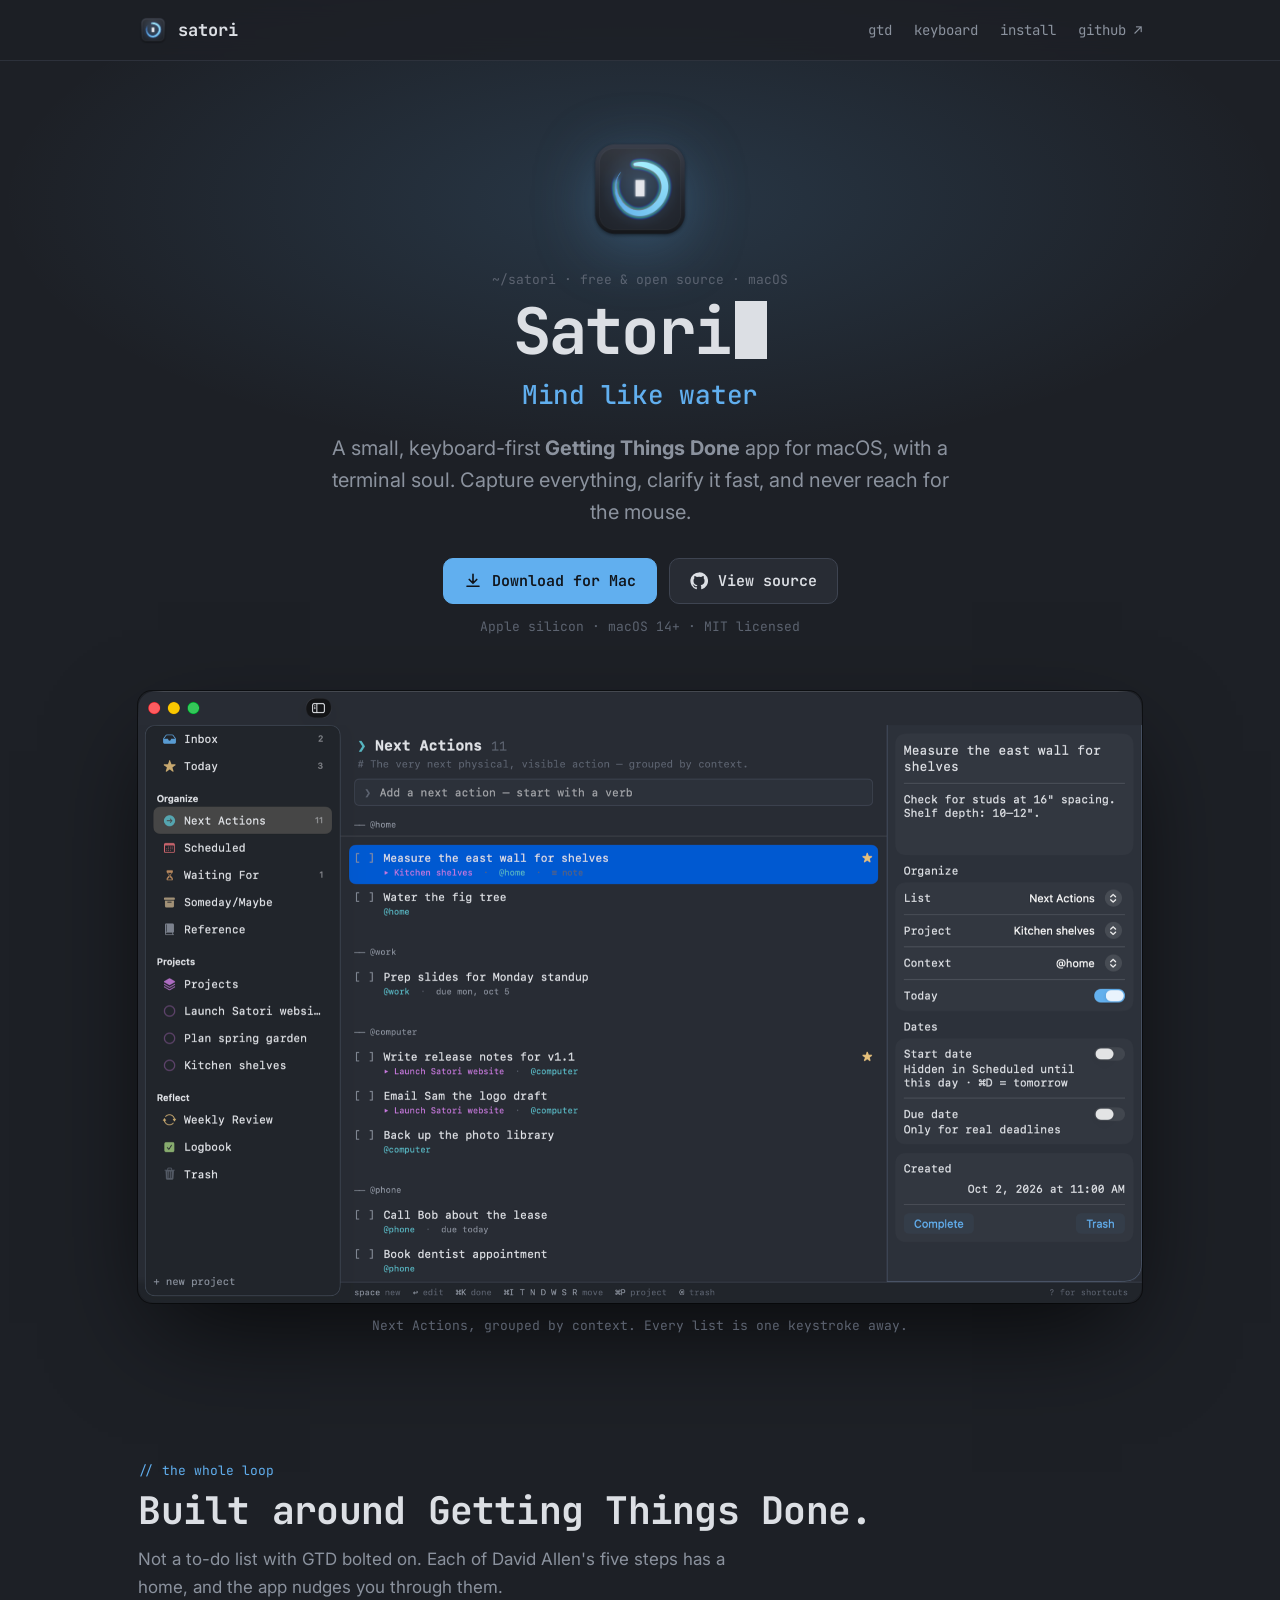
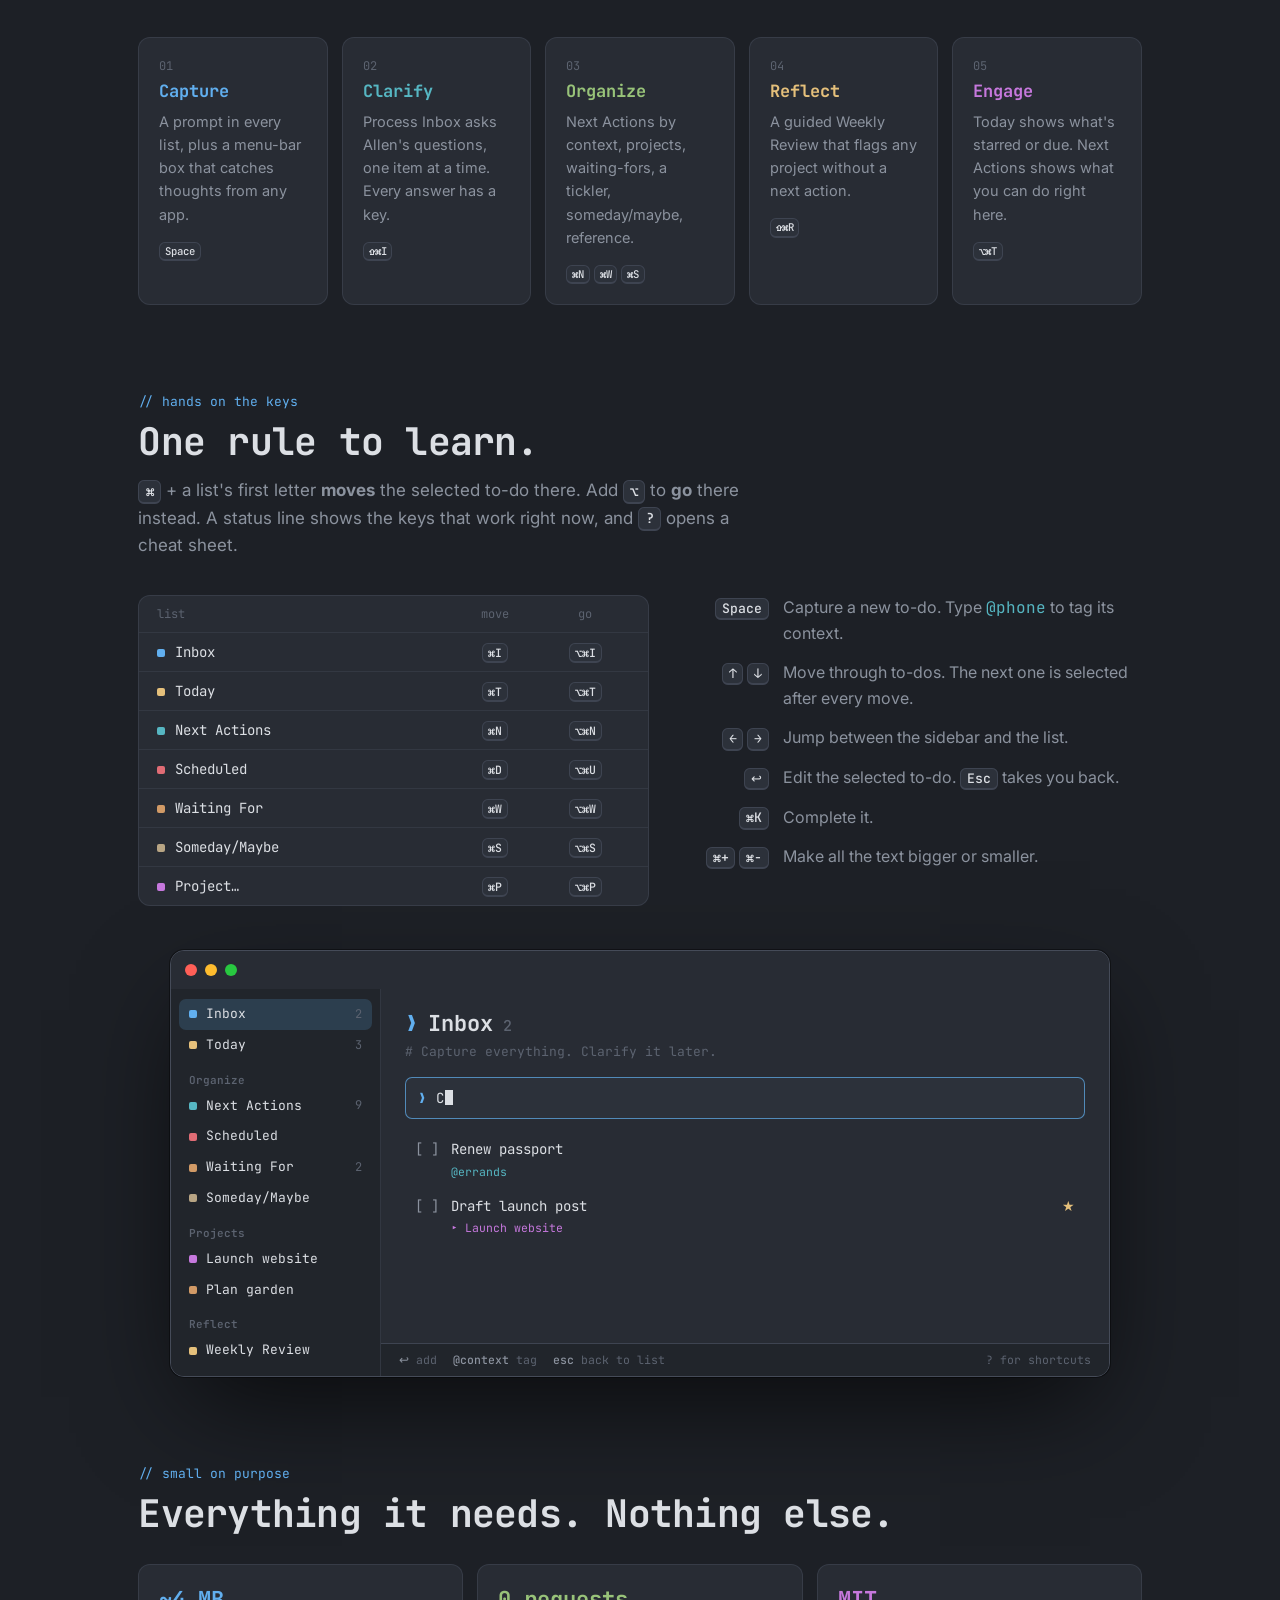
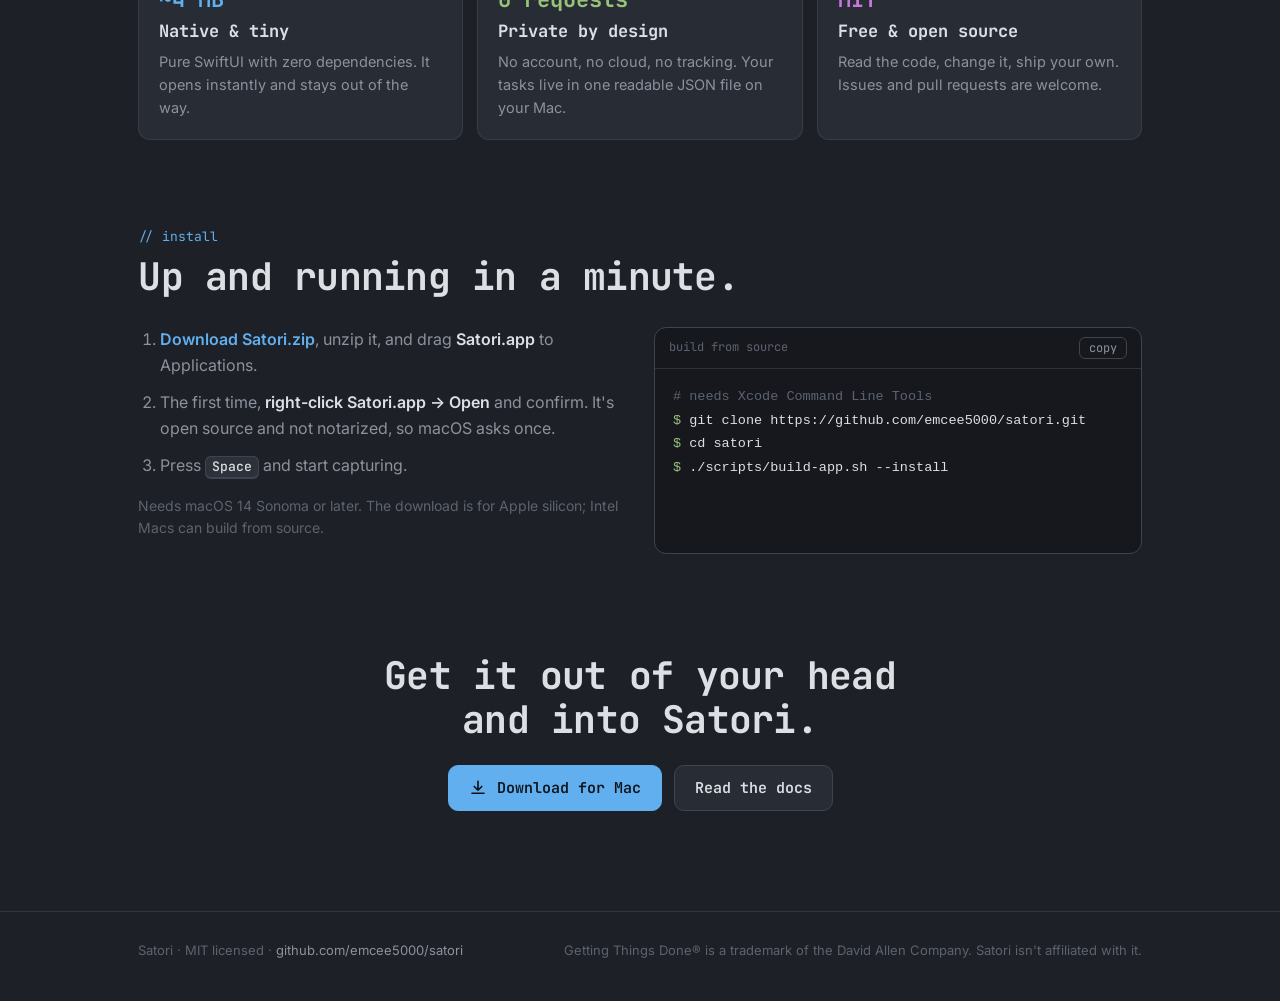
==== site/index.html @ 2630bac7 "Add screenshot, retitle website, fix focus after jumping lists - Website hero now reads "Satori" wit" ====
<!doctype html>
<html lang="en">
<head>
  <meta charset="utf-8">
  <meta name="viewport" content="width=device-width, initial-scale=1">
  <title>Satori — Mind like water</title>
  <meta name="description" content="Satori is a small, free, keyboard-first Getting Things Done app for macOS, with a terminal soul.">
  <meta property="og:title" content="Satori — Mind like water">
  <meta property="og:description" content="A small, free, keyboard-first GTD app for macOS, with a terminal soul.">
  <meta property="og:image" content="https://emcee5000.github.io/satori/icon.png">
  <meta property="og:url" content="https://emcee5000.github.io/satori/">
  <meta name="twitter:card" content="summary">
  <meta name="theme-color" content="#21252b">
  <link rel="icon" type="image/png" href="favicon.png">
  <link rel="apple-touch-icon" href="icon.png">
  <link rel="preconnect" href="https://fonts.googleapis.com">
  <link rel="preconnect" href="https://fonts.gstatic.com" crossorigin>
  <link href="https://fonts.googleapis.com/css2?family=JetBrains+Mono:wght@400;500;700&family=Inter:wght@400;500;600&display=swap" rel="stylesheet">
  <style>
    :root {
      --bg: #1d2026;
      --bg-2: #21252b;
      --panel: #282c34;
      --panel-2: #2c313a;
      --border: #3e4451;
      --text: #dcdfe4;
      --dim: #8b929e;
      --faint: #5c6370;
      --blue: #61afef;
      --cyan: #56b6c2;
      --green: #98c379;
      --yellow: #e5c07b;
      --orange: #d19a66;
      --red: #e06c75;
      --magenta: #c678dd;
      --mono: "JetBrains Mono", ui-monospace, "SF Mono", Menlo, monospace;
      --sans: Inter, system-ui, -apple-system, "Segoe UI", sans-serif;
      --radius: 12px;
      --gutter: 16px;
      --max: 1080px;
    }
    * { box-sizing: border-box; }
    html { scroll-behavior: smooth; }
    body {
      margin: 0;
      background: var(--bg);
      color: var(--text);
      font: 16px/1.6 var(--sans);
      -webkit-font-smoothing: antialiased;
      overflow-x: hidden;
    }
    a { color: var(--blue); text-decoration: none; }
    a:hover { text-decoration: underline; }
    .wrap { max-width: var(--max); margin: 0 auto; padding: 0 max(var(--gutter), 3vw); }
    .mono { font-family: var(--mono); }
    kbd {
      font: 500 0.82em var(--mono);
      color: var(--text);
      background: var(--panel-2);
      border: 1px solid var(--border);
      border-bottom-width: 2px;
      border-radius: 6px;
      padding: 0.1em 0.45em;
      white-space: nowrap;
    }

    /* Nav */
    nav { position: sticky; top: 0; z-index: 10; background: rgba(29, 32, 38, 0.8); backdrop-filter: blur(12px); border-bottom: 1px solid rgba(62, 68, 81, 0.5); }
    nav .wrap { display: flex; align-items: center; gap: 24px; height: 60px; }
    .brand { display: flex; align-items: center; gap: 10px; color: var(--text); font: 700 17px var(--mono); }
    .brand:hover { text-decoration: none; }
    .brand img { width: 30px; height: 30px; }
    nav .links { display: flex; gap: 22px; margin-left: auto; font: 14px var(--mono); }
    nav .links a { color: var(--dim); }
    nav .links a:hover { color: var(--text); text-decoration: none; }
    @media (max-width: 640px) { nav .links a:not(.gh) { display: none; } }

    /* Hero */
    .hero { padding: 72px 0 40px; text-align: center; position: relative; }
    .hero::before {
      content: ""; position: absolute; inset: -120px 0 auto; height: 520px; z-index: -1;
      background: radial-gradient(closest-side, rgba(97, 175, 239, 0.16), transparent);
    }
    .hero img.icon { width: 112px; height: 112px; filter: drop-shadow(0 12px 30px rgba(97, 175, 239, 0.25)); }
    .eyebrow { font: 13px var(--mono); color: var(--faint); margin: 18px 0 10px; }
    h1 { font: 700 clamp(36px, 6vw, 64px)/1.05 var(--mono); letter-spacing: -0.03em; margin: 0 0 18px; }
    h1 .cursor { display: inline-block; width: 0.5em; height: 0.9em; background: var(--text); vertical-align: -0.08em; margin-left: 0.08em; animation: blink 1.1s steps(1) infinite; }
    @keyframes blink { 50% { opacity: 0; } }
    .subtitle { font: 500 clamp(20px, 2.8vw, 26px) var(--mono); color: var(--blue); margin: -6px 0 20px; letter-spacing: -0.01em; }
    .shot { margin: 56px auto 0; max-width: 1080px; }
    .shot img { width: 100%; height: auto; display: block; border-radius: 14px; box-shadow: 0 40px 100px -20px rgba(0, 0, 0, 0.75), 0 0 0 1px rgba(0, 0, 0, 0.5); }
    .shot figcaption { margin-top: 14px; font: 13px var(--mono); color: var(--faint); }
    .lede { font-size: clamp(17px, 2.2vw, 20px); color: var(--dim); max-width: 640px; margin: 0 auto 30px; }
    .cta { display: flex; gap: 12px; justify-content: center; flex-wrap: wrap; }
    .btn {
      display: inline-flex; align-items: center; gap: 10px; padding: 12px 20px; border-radius: 10px;
      font: 600 15px var(--mono); border: 1px solid var(--border); color: var(--text); background: var(--panel);
      transition: transform 0.15s, border-color 0.15s, background 0.15s;
    }
    .btn:hover { text-decoration: none; border-color: var(--dim); transform: translateY(-1px); }
    .btn.primary { background: var(--blue); border-color: var(--blue); color: #10141a; }
    .btn.primary:hover { background: #7cbdf2; }
    .btn svg { width: 18px; height: 18px; }
    .meta { margin-top: 14px; font: 13px var(--mono); color: var(--faint); }

    /* App mock */
    .demo { margin: 56px auto 0; max-width: 940px; }
    .window {
      border-radius: 14px; overflow: hidden; border: 1px solid #454b58; background: var(--panel);
      box-shadow: 0 40px 100px -20px rgba(0, 0, 0, 0.7), 0 0 0 1px rgba(0, 0, 0, 0.4);
      text-align: left; font-family: var(--mono);
    }
    .titlebar { height: 38px; display: flex; align-items: center; gap: 8px; padding: 0 14px; background: var(--panel); }
    .titlebar i { width: 12px; height: 12px; border-radius: 50%; display: block; }
    .titlebar i:nth-child(1) { background: #ff5f57; } .titlebar i:nth-child(2) { background: #febc2e; } .titlebar i:nth-child(3) { background: #28c840; }
    .app { display: grid; grid-template-columns: 210px 1fr; min-height: 380px; }
    .side { background: var(--bg-2); padding: 10px 8px; font-size: 13px; border-right: 1px solid rgba(62, 68, 81, 0.6); }
    .side h6 { margin: 12px 10px 4px; font: 600 11px var(--mono); color: var(--faint); }
    .side .item { display: flex; align-items: center; gap: 9px; padding: 5px 10px; border-radius: 7px; color: var(--text); }
    .side .item b { width: 8px; height: 8px; border-radius: 2px; display: inline-block; }
    .side .item span.n { margin-left: auto; color: var(--faint); font-size: 12px; }
    .side .item.on { background: rgba(97, 175, 239, 0.18); }
    .main { display: flex; flex-direction: column; min-width: 0; }
    .main .body { padding: 20px 24px; flex: 1; }
    .main h3 { margin: 0; font: 700 22px var(--mono); display: flex; align-items: baseline; gap: 10px; }
    .main h3 .chev { color: var(--blue); }
    .main h3 .count { font-size: 15px; color: var(--faint); font-weight: 500; }
    .main .hint { color: var(--faint); font-size: 13px; margin: 4px 0 14px; }
    .prompt {
      display: flex; gap: 10px; align-items: center; padding: 9px 12px; border-radius: 7px; font-size: 14px;
      background: var(--panel-2); border: 1px solid var(--border); transition: border-color 0.2s;
    }
    .prompt.active { border-color: rgba(97, 175, 239, 0.7); }
    .prompt .p { color: var(--faint); font-weight: 700; transition: color 0.2s; }
    .prompt.active .p { color: var(--blue); }
    .prompt .ph { color: var(--faint); }
    .prompt .typed::after { content: ""; display: inline-block; width: 0.55em; height: 1.05em; background: var(--text); vertical-align: -0.15em; margin-left: 1px; animation: blink 1s steps(1) infinite; }
    .rows { list-style: none; margin: 12px 0 0; padding: 0; font-size: 14px; }
    .rows li {
      display: flex; gap: 12px; align-items: baseline; padding: 7px 10px; border-radius: 7px;
      transition: background 0.2s, opacity 0.35s, transform 0.35s, max-height 0.35s; max-height: 60px; overflow: hidden;
    }
    .rows li .box { color: var(--dim); }
    .rows li .t { display: flex; flex-direction: column; gap: 2px; }
    .rows li small { font-size: 11.5px; color: var(--faint); }
    .rows li small .ctx { color: var(--cyan); } .rows li small .proj { color: var(--magenta); }
    .rows li .star { margin-left: auto; color: var(--yellow); }
    .rows li.sel { background: #2457c5; }
    .rows li.sel small, .rows li.sel .box { color: #c9d6f2; }
    .rows li.gone { opacity: 0; transform: translateX(30px); max-height: 0; padding-top: 0; padding-bottom: 0; }
    .rows li.new { animation: rowin 0.35s ease-out; }
    @keyframes rowin { from { opacity: 0; transform: translateY(-6px); } }
    .status { display: flex; gap: 16px; padding: 7px 18px; font-size: 11.5px; background: var(--bg-2); border-top: 1px solid var(--border); color: var(--faint); white-space: nowrap; overflow: hidden; }
    .status b { color: var(--dim); font-weight: 500; }
    .status .right { margin-left: auto; }
    .keytoast {
      position: absolute; right: 22px; bottom: 50px; font: 600 14px var(--mono); padding: 8px 12px; border-radius: 9px;
      background: rgba(40, 44, 52, 0.95); border: 1px solid var(--border); color: var(--text);
      opacity: 0; transform: translateY(6px); transition: opacity 0.2s, transform 0.2s;
    }
    .keytoast.show { opacity: 1; transform: none; }
    .keytoast span { color: var(--dim); font-weight: 400; }
    .main { position: relative; }
    @media (max-width: 720px) {
      .app { grid-template-columns: 1fr; }
      .side { display: none; }
      .status .opt, .status .right { display: none; }
    }

    /* Sections */
    section { padding: 88px 0 0; }
    .kicker { font: 13px var(--mono); color: var(--blue); margin: 0 0 10px; }
    h2 { font: 700 clamp(26px, 3.6vw, 38px)/1.15 var(--mono); letter-spacing: -0.02em; margin: 0 0 14px; }
    .sub { color: var(--dim); max-width: 620px; margin: 0 0 36px; font-size: 17px; }

    .loop { display: grid; grid-template-columns: repeat(5, 1fr); gap: 14px; }
    .card { background: var(--panel); border: 1px solid rgba(62, 68, 81, 0.7); border-radius: var(--radius); padding: 20px; }
    .card .step { font: 12px var(--mono); color: var(--faint); }
    .card h4 { font: 700 17px var(--mono); margin: 6px 0 8px; }
    .card p { margin: 0; color: var(--dim); font-size: 14.5px; }
    .card .key { margin-top: 14px; font-size: 13px; color: var(--faint); }
    @media (max-width: 960px) { .loop { grid-template-columns: repeat(2, 1fr); } }
    @media (max-width: 560px) { .loop { grid-template-columns: 1fr; } }

    .keys { display: grid; grid-template-columns: 1.1fr 1fr; gap: 28px; align-items: start; }
    .keymap { background: var(--panel); border: 1px solid rgba(62, 68, 81, 0.7); border-radius: var(--radius); overflow: hidden; font: 14px var(--mono); }
    .keymap .row { display: grid; grid-template-columns: 1fr 90px 90px; padding: 10px 18px; border-top: 1px solid rgba(62, 68, 81, 0.5); align-items: center; }
    .keymap .row:first-child { border-top: 0; color: var(--faint); font-size: 12px; }
    .keymap .row span:not(:first-child) { text-align: center; }
    .keymap .dot { display: inline-block; width: 8px; height: 8px; border-radius: 2px; margin-right: 10px; }
    .keylist { list-style: none; padding: 0; margin: 0; display: grid; gap: 14px; }
    .keylist li { display: flex; gap: 14px; align-items: baseline; color: var(--dim); }
    .keylist li .k { min-width: 92px; text-align: right; }
    @media (max-width: 820px) { .keys { grid-template-columns: 1fr; } }

    .trio { display: grid; grid-template-columns: repeat(3, 1fr); gap: 14px; }
    .trio .card h4 { color: var(--text); }
    .trio .card .glyph { font: 700 22px var(--mono); }
    @media (max-width: 820px) { .trio { grid-template-columns: 1fr; } }

    .install { display: grid; grid-template-columns: 1fr 1fr; gap: 28px; }
    .install ol { margin: 0; padding-left: 22px; color: var(--dim); }
    .install ol li { margin-bottom: 12px; }
    .install ol strong { color: var(--text); font-weight: 600; }
    .term { background: #16181d; border: 1px solid var(--border); border-radius: var(--radius); font: 13.5px/1.75 var(--mono); position: relative; overflow: hidden; }
    .term .bar { padding: 9px 14px; font-size: 12px; color: var(--faint); border-bottom: 1px solid rgba(62, 68, 81, 0.6); display: flex; }
    .term pre { margin: 0; padding: 16px 18px; overflow-x: auto; color: var(--text); }
    .term .c { color: var(--faint); } .term .d { color: var(--green); }
    .copy { margin-left: auto; background: none; border: 1px solid var(--border); color: var(--dim); font: 12px var(--mono); border-radius: 6px; padding: 2px 9px; cursor: pointer; }
    .copy:hover { color: var(--text); border-color: var(--dim); }
    .note { font-size: 14px; color: var(--faint); margin-top: 16px; }
    @media (max-width: 820px) { .install { grid-template-columns: 1fr; } }

    .final { text-align: center; padding: 100px 0 40px; }
    .final h2 { margin-bottom: 24px; }
    footer { border-top: 1px solid rgba(62, 68, 81, 0.6); margin-top: 60px; padding: 28px 0 40px; color: var(--faint); font-size: 13px; }
    footer .wrap { display: flex; gap: 16px; flex-wrap: wrap; justify-content: space-between; }
    footer a { color: var(--dim); }

    @media (prefers-reduced-motion: reduce) {
      *, *::before, *::after { animation: none !important; transition: none !important; }
    }
  </style>
</head>
<body>

<nav>
  <div class="wrap">
    <a class="brand" href="#"><img src="favicon.png" alt="">satori</a>
    <div class="links">
      <a href="#gtd">gtd</a>
      <a href="#keyboard">keyboard</a>
      <a href="#install">install</a>
      <a class="gh" href="https://github.com/emcee5000/satori">github ↗</a>
    </div>
  </div>
</nav>

<header class="hero">
  <div class="wrap">
    <img class="icon" src="icon.png" alt="Satori app icon: a glowing ensō around a block cursor">
    <p class="eyebrow">~/satori  ·  free &amp; open source  ·  macOS</p>
    <h1>Satori<span class="cursor" aria-hidden="true"></span></h1>
    <p class="subtitle">Mind like water</p>
    <p class="lede">A small, keyboard-first <strong>Getting Things Done</strong> app for macOS, with a terminal soul.
      Capture everything, clarify it fast, and never reach for the mouse.</p>
    <div class="cta">
      <a class="btn primary" id="download" href="https://github.com/emcee5000/satori/releases/latest/download/Satori.zip">
        <svg viewBox="0 0 24 24" fill="none" stroke="currentColor" stroke-width="2.2" stroke-linecap="round" stroke-linejoin="round" aria-hidden="true"><path d="M12 3v12m0 0-5-5m5 5 5-5M4 19h16"/></svg>
        Download for Mac
      </a>
      <a class="btn" href="https://github.com/emcee5000/satori">
        <svg viewBox="0 0 24 24" fill="currentColor" aria-hidden="true"><path d="M12 .5a11.5 11.5 0 0 0-3.64 22.41c.58.1.79-.25.79-.56v-2c-3.2.7-3.88-1.37-3.88-1.37-.53-1.33-1.28-1.69-1.28-1.69-1.05-.71.08-.7.08-.7 1.16.08 1.77 1.19 1.77 1.19 1.03 1.77 2.7 1.26 3.36.96.1-.75.4-1.26.73-1.55-2.56-.29-5.25-1.28-5.25-5.68 0-1.26.45-2.28 1.19-3.09-.12-.29-.52-1.46.11-3.04 0 0 .97-.31 3.17 1.18a11 11 0 0 1 5.77 0c2.2-1.49 3.17-1.18 3.17-1.18.63 1.58.23 2.75.11 3.04.74.81 1.19 1.83 1.19 3.09 0 4.41-2.7 5.38-5.26 5.67.41.36.78 1.06.78 2.14v3.17c0 .31.21.67.8.56A11.5 11.5 0 0 0 12 .5Z"/></svg>
        View source
      </a>
    </div>
    <p class="meta" id="meta">Apple silicon · macOS 14+ · MIT licensed</p>

    <figure class="shot">
      <img src="screenshot.png" width="1800" height="1098" alt="Satori's Next Actions list grouped by context, with the sidebar of GTD lists and a to-do open in the details panel">
      <figcaption>Next Actions, grouped by context. Every list is one keystroke away.</figcaption>
    </figure>
  </div>
</header>

<main class="wrap">

  <section id="gtd">
    <p class="kicker">// the whole loop</p>
    <h2>Built around Getting Things Done.</h2>
    <p class="sub">Not a to-do list with GTD bolted on. Each of David Allen's five steps has a home, and the app nudges
      you through them.</p>
    <div class="loop">
      <div class="card"><div class="step">01</div><h4 style="color:var(--blue)">Capture</h4><p>A prompt in every list, plus a menu-bar box that catches thoughts from any app.</p><div class="key"><kbd>Space</kbd></div></div>
      <div class="card"><div class="step">02</div><h4 style="color:var(--cyan)">Clarify</h4><p>Process Inbox asks Allen's questions, one item at a time. Every answer has a key.</p><div class="key"><kbd>⇧⌘I</kbd></div></div>
      <div class="card"><div class="step">03</div><h4 style="color:var(--green)">Organize</h4><p>Next Actions by context, projects, waiting-fors, a tickler, someday/maybe, reference.</p><div class="key"><kbd>⌘N</kbd> <kbd>⌘W</kbd> <kbd>⌘S</kbd></div></div>
      <div class="card"><div class="step">04</div><h4 style="color:var(--yellow)">Reflect</h4><p>A guided Weekly Review that flags any project without a next action.</p><div class="key"><kbd>⇧⌘R</kbd></div></div>
      <div class="card"><div class="step">05</div><h4 style="color:var(--magenta)">Engage</h4><p>Today shows what's starred or due. Next Actions shows what you can do right here.</p><div class="key"><kbd>⌥⌘T</kbd></div></div>
    </div>
  </section>

  <section id="keyboard">
    <p class="kicker">// hands on the keys</p>
    <h2>One rule to learn.</h2>
    <p class="sub"><kbd>⌘</kbd> + a list's first letter <strong>moves</strong> the selected to-do there.
      Add <kbd>⌥</kbd> to <strong>go</strong> there instead. A status line shows the keys that work right now,
      and <kbd>?</kbd> opens a cheat sheet.</p>
    <div class="keys">
      <div class="keymap" role="table" aria-label="List shortcuts">
        <div class="row" role="row"><span>list</span><span>move</span><span>go</span></div>
        <div class="row" role="row"><span><i class="dot" style="background:var(--blue)"></i>Inbox</span><span><kbd>⌘I</kbd></span><span><kbd>⌥⌘I</kbd></span></div>
        <div class="row" role="row"><span><i class="dot" style="background:var(--yellow)"></i>Today</span><span><kbd>⌘T</kbd></span><span><kbd>⌥⌘T</kbd></span></div>
        <div class="row" role="row"><span><i class="dot" style="background:var(--cyan)"></i>Next Actions</span><span><kbd>⌘N</kbd></span><span><kbd>⌥⌘N</kbd></span></div>
        <div class="row" role="row"><span><i class="dot" style="background:var(--red)"></i>Scheduled</span><span><kbd>⌘D</kbd></span><span><kbd>⌥⌘U</kbd></span></div>
        <div class="row" role="row"><span><i class="dot" style="background:var(--orange)"></i>Waiting For</span><span><kbd>⌘W</kbd></span><span><kbd>⌥⌘W</kbd></span></div>
        <div class="row" role="row"><span><i class="dot" style="background:#b8a584"></i>Someday/Maybe</span><span><kbd>⌘S</kbd></span><span><kbd>⌥⌘S</kbd></span></div>
        <div class="row" role="row"><span><i class="dot" style="background:var(--magenta)"></i>Project…</span><span><kbd>⌘P</kbd></span><span><kbd>⌥⌘P</kbd></span></div>
      </div>
      <ul class="keylist">
        <li><span class="k"><kbd>Space</kbd></span><span>Capture a new to-do. Type <span class="mono" style="color:var(--cyan)">@phone</span> to tag its context.</span></li>
        <li><span class="k"><kbd>↑</kbd> <kbd>↓</kbd></span><span>Move through to-dos. The next one is selected after every move.</span></li>
        <li><span class="k"><kbd>←</kbd> <kbd>→</kbd></span><span>Jump between the sidebar and the list.</span></li>
        <li><span class="k"><kbd>↩</kbd></span><span>Edit the selected to-do. <kbd>Esc</kbd> takes you back.</span></li>
        <li><span class="k"><kbd>⌘K</kbd></span><span>Complete it.</span></li>
        <li><span class="k"><kbd>⌘+</kbd> <kbd>⌘−</kbd></span><span>Make all the text bigger or smaller.</span></li>
      </ul>
    </div>
    <div class="demo" style="margin-top:44px" aria-label="Animated demo of Satori capturing a to-do and moving it to Next Actions">
      <div class="window">
        <div class="titlebar"><i></i><i></i><i></i></div>
        <div class="app">
          <aside class="side" aria-hidden="true">
            <div class="item on" id="side-inbox"><b style="background:var(--blue)"></b>Inbox<span class="n" id="n-inbox">2</span></div>
            <div class="item"><b style="background:var(--yellow)"></b>Today<span class="n">3</span></div>
            <h6>Organize</h6>
            <div class="item" id="side-next"><b style="background:var(--cyan)"></b>Next Actions<span class="n" id="n-next">9</span></div>
            <div class="item"><b style="background:var(--red)"></b>Scheduled</div>
            <div class="item"><b style="background:var(--orange)"></b>Waiting For<span class="n">2</span></div>
            <div class="item"><b style="background:#b8a584"></b>Someday/Maybe</div>
            <h6>Projects</h6>
            <div class="item"><b style="background:var(--magenta)"></b>Launch website</div>
            <div class="item"><b style="background:var(--orange)"></b>Plan garden</div>
            <h6>Reflect</h6>
            <div class="item"><b style="background:var(--yellow)"></b>Weekly Review</div>
          </aside>
          <div class="main">
            <div class="body">
              <h3><span class="chev">❯</span> Inbox <span class="count" id="count">2</span></h3>
              <div class="hint"># Capture everything. Clarify it later.</div>
              <div class="prompt" id="prompt"><span class="p">❯</span><span id="typed"></span><span class="ph" id="ph">Capture a thought… (press Space)</span></div>
              <ul class="rows" id="rows">
                <li><span class="box">[ ]</span><span class="t">Renew passport<small><span class="ctx">@errands</span></small></span></li>
                <li><span class="box">[ ]</span><span class="t">Draft launch post<small><span class="proj">▸ Launch website</span></small></span><span class="star">★</span></li>
              </ul>
            </div>
            <div class="status" id="status"><span><b>space</b> new</span><span><b>↩</b> edit</span><span><b>⌘K</b> done</span><span class="opt"><b>⌘I T N D W S R</b> move</span><span class="right">? for shortcuts</span></div>
            <div class="keytoast" id="toast"></div>
          </div>
        </div>
      </div>
    </div>
  </section>

  <section>
    <p class="kicker">// small on purpose</p>
    <h2>Everything it needs. Nothing else.</h2>
    <div class="trio" style="margin-top:28px">
      <div class="card"><div class="glyph" style="color:var(--blue)">~4 MB</div><h4>Native &amp; tiny</h4><p>Pure SwiftUI with zero dependencies. It opens instantly and stays out of the way.</p></div>
      <div class="card"><div class="glyph" style="color:var(--green)">0 requests</div><h4>Private by design</h4><p>No account, no cloud, no tracking. Your tasks live in one readable JSON file on your Mac.</p></div>
      <div class="card"><div class="glyph" style="color:var(--magenta)">MIT</div><h4>Free &amp; open source</h4><p>Read the code, change it, ship your own. Issues and pull requests are welcome.</p></div>
    </div>
  </section>

  <section id="install">
    <p class="kicker">// install</p>
    <h2>Up and running in a minute.</h2>
    <div class="install" style="margin-top:28px">
      <div>
        <ol>
          <li><strong><a href="https://github.com/emcee5000/satori/releases/latest/download/Satori.zip">Download Satori.zip</a></strong>, unzip it, and drag <strong>Satori.app</strong> to Applications.</li>
          <li>The first time, <strong>right-click Satori.app → Open</strong> and confirm. It's open source and not notarized, so macOS asks once.</li>
          <li>Press <kbd>Space</kbd> and start capturing.</li>
        </ol>
        <p class="note">Needs macOS 14 Sonoma or later. The download is for Apple silicon; Intel Macs can build from source.</p>
      </div>
      <div class="term">
        <div class="bar">build from source<button class="copy" id="copy" type="button">copy</button></div>
<pre id="cmd"><span class="c"># needs Xcode Command Line Tools</span>
<span class="d">$</span> git clone https://github.com/emcee5000/satori.git
<span class="d">$</span> cd satori
<span class="d">$</span> ./scripts/build-app.sh --install</pre>
      </div>
    </div>
  </section>

  <section class="final">
    <h2>Get it out of your head<br>and into Satori.</h2>
    <div class="cta">
      <a class="btn primary" href="https://github.com/emcee5000/satori/releases/latest/download/Satori.zip">
        <svg viewBox="0 0 24 24" fill="none" stroke="currentColor" stroke-width="2.2" stroke-linecap="round" stroke-linejoin="round" aria-hidden="true"><path d="M12 3v12m0 0-5-5m5 5 5-5M4 19h16"/></svg>
        Download for Mac
      </a>
      <a class="btn" href="https://github.com/emcee5000/satori#readme">Read the docs</a>
    </div>
  </section>
</main>

<footer>
  <div class="wrap">
    <span>Satori · MIT licensed · <a href="https://github.com/emcee5000/satori">github.com/emcee5000/satori</a></span>
    <span>Getting Things Done® is a trademark of the David Allen Company. Satori isn't affiliated with it.</span>
  </div>
</footer>

<script>
  // Show the latest release version next to the download button.
  fetch("https://api.github.com/repos/emcee5000/satori/releases/latest")
    .then(r => r.ok ? r.json() : null)
    .then(rel => {
      if (rel && rel.tag_name) {
        document.getElementById("meta").textContent =
          rel.tag_name + " · Apple silicon · macOS 14+ · MIT licensed";
      }
    })
    .catch(() => {});

  document.getElementById("copy").addEventListener("click", e => {
    const text = "git clone https://github.com/emcee5000/satori.git\ncd satori\n./scripts/build-app.sh --install";
    navigator.clipboard?.writeText(text).then(() => {
      e.target.textContent = "copied";
      setTimeout(() => (e.target.textContent = "copy"), 1500);
    });
  });

  // Demo: capture a to-do, then move it to Next Actions with ⌘N. Loops.
  (function demo() {
    if (window.matchMedia("(prefers-reduced-motion: reduce)").matches) return;
    const $ = id => document.getElementById(id);
    const prompt = $("prompt"), typed = $("typed"), ph = $("ph"), rows = $("rows"), toast = $("toast");
    const status = $("status");
    const idle = status.innerHTML;
    const typing = '<span><b>↩</b> add</span><span><b>@context</b> tag</span><span><b>esc</b> back to list</span><span class="right">? for shortcuts</span>';
    const items = [
      { text: "Call Bob about the lease ", ctx: "@phone" },
      { text: "Buy birthday card for Mia ", ctx: "@errands" },
      { text: "Email Sam the draft ", ctx: "@computer" },
    ];
    const wait = ms => new Promise(r => setTimeout(r, ms));
    let inbox = 2, next = 9, i = 0;

    function showToast(html) { toast.innerHTML = html; toast.classList.add("show"); }
    function setCounts() { $("count").textContent = inbox; $("n-inbox").textContent = inbox; $("n-next").textContent = next; }

    async function run() {
      await wait(1400);
      const item = items[i++ % items.length];
      const full = item.text + item.ctx;
      showToast("<kbd>Space</kbd> <span>new to-do</span>");
      prompt.classList.add("active"); ph.style.display = "none"; typed.className = "typed"; status.innerHTML = typing;
      await wait(500); toast.classList.remove("show");
      for (const ch of full) { typed.textContent += ch; await wait(45 + Math.random() * 45); }
      await wait(450);

      // Return: the context word becomes a tag.
      const li = document.createElement("li");
      li.className = "new";
      li.innerHTML = '<span class="box">[ ]</span><span class="t"></span>';
      li.querySelector(".t").innerHTML = item.text.trim().replace(/&/g, "&amp;").replace(/</g, "&lt;") +
        '<small><span class="ctx">' + item.ctx + "</span></small>";
      rows.prepend(li);
      inbox++; setCounts();
      typed.textContent = ""; typed.className = ""; ph.style.display = ""; prompt.classList.remove("active");
      status.innerHTML = idle;
      await wait(700);

      li.classList.add("sel");
      await wait(900);
      showToast("<kbd>⌘N</kbd> <span>move to Next Actions</span>");
      $("side-next").classList.add("on");
      await wait(450);
      li.classList.add("gone");
      inbox--; next++; setCounts();
      await wait(900);
      $("side-next").classList.remove("on");
      toast.classList.remove("show");
      li.remove();
      run();
    }
    run();
  })();
</script>
</body>
</html>
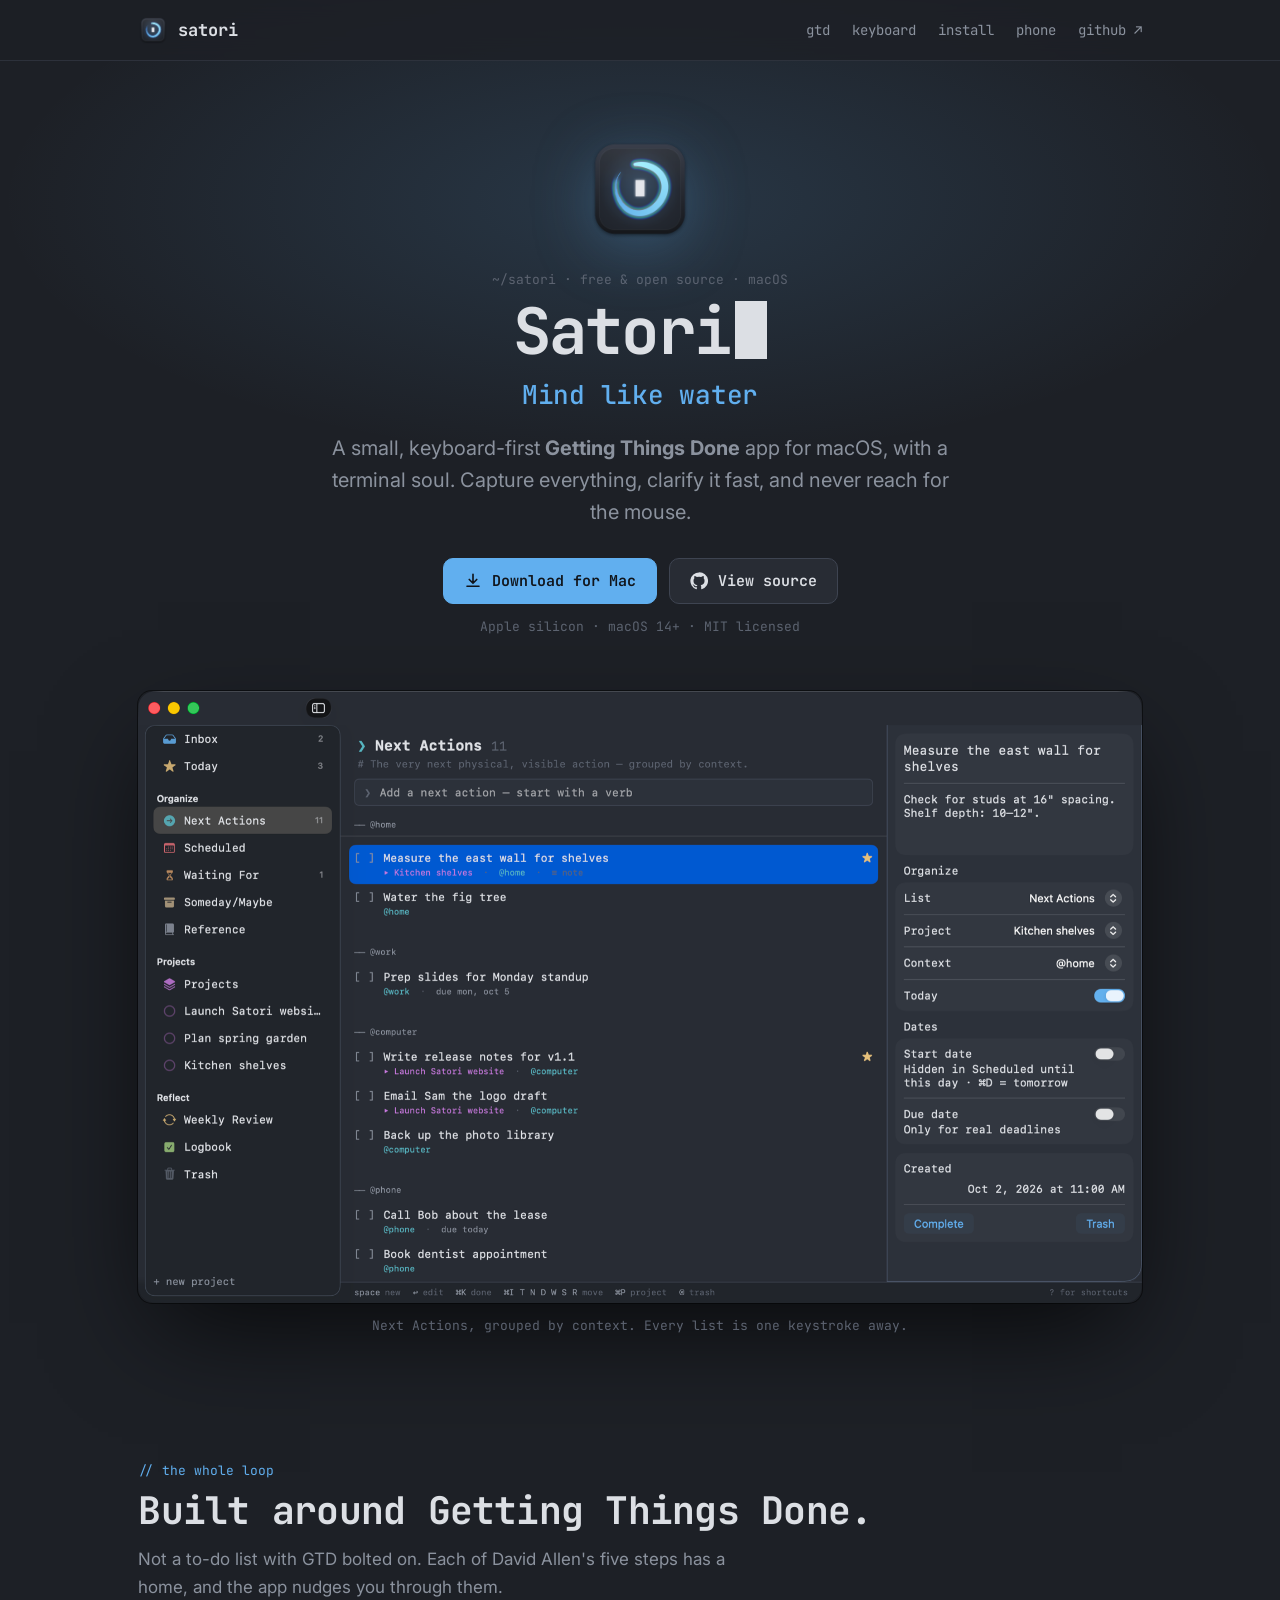
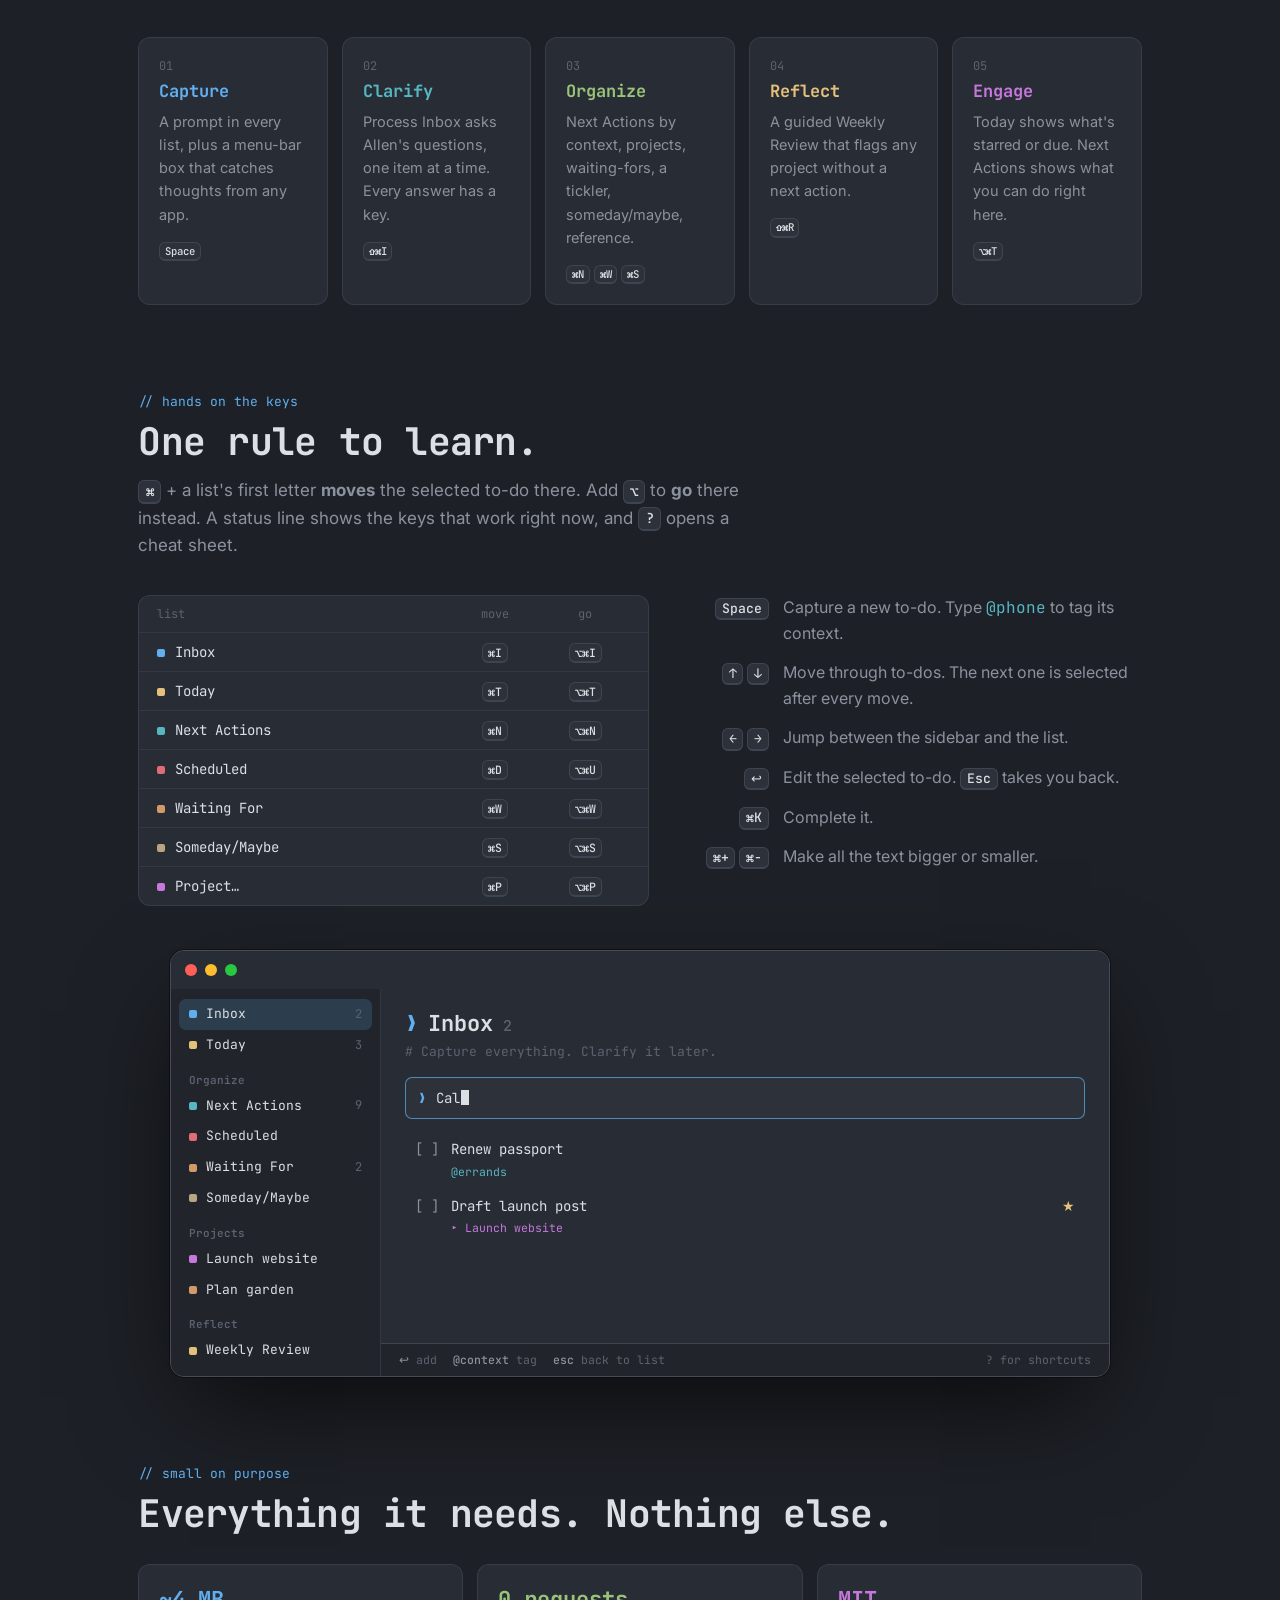
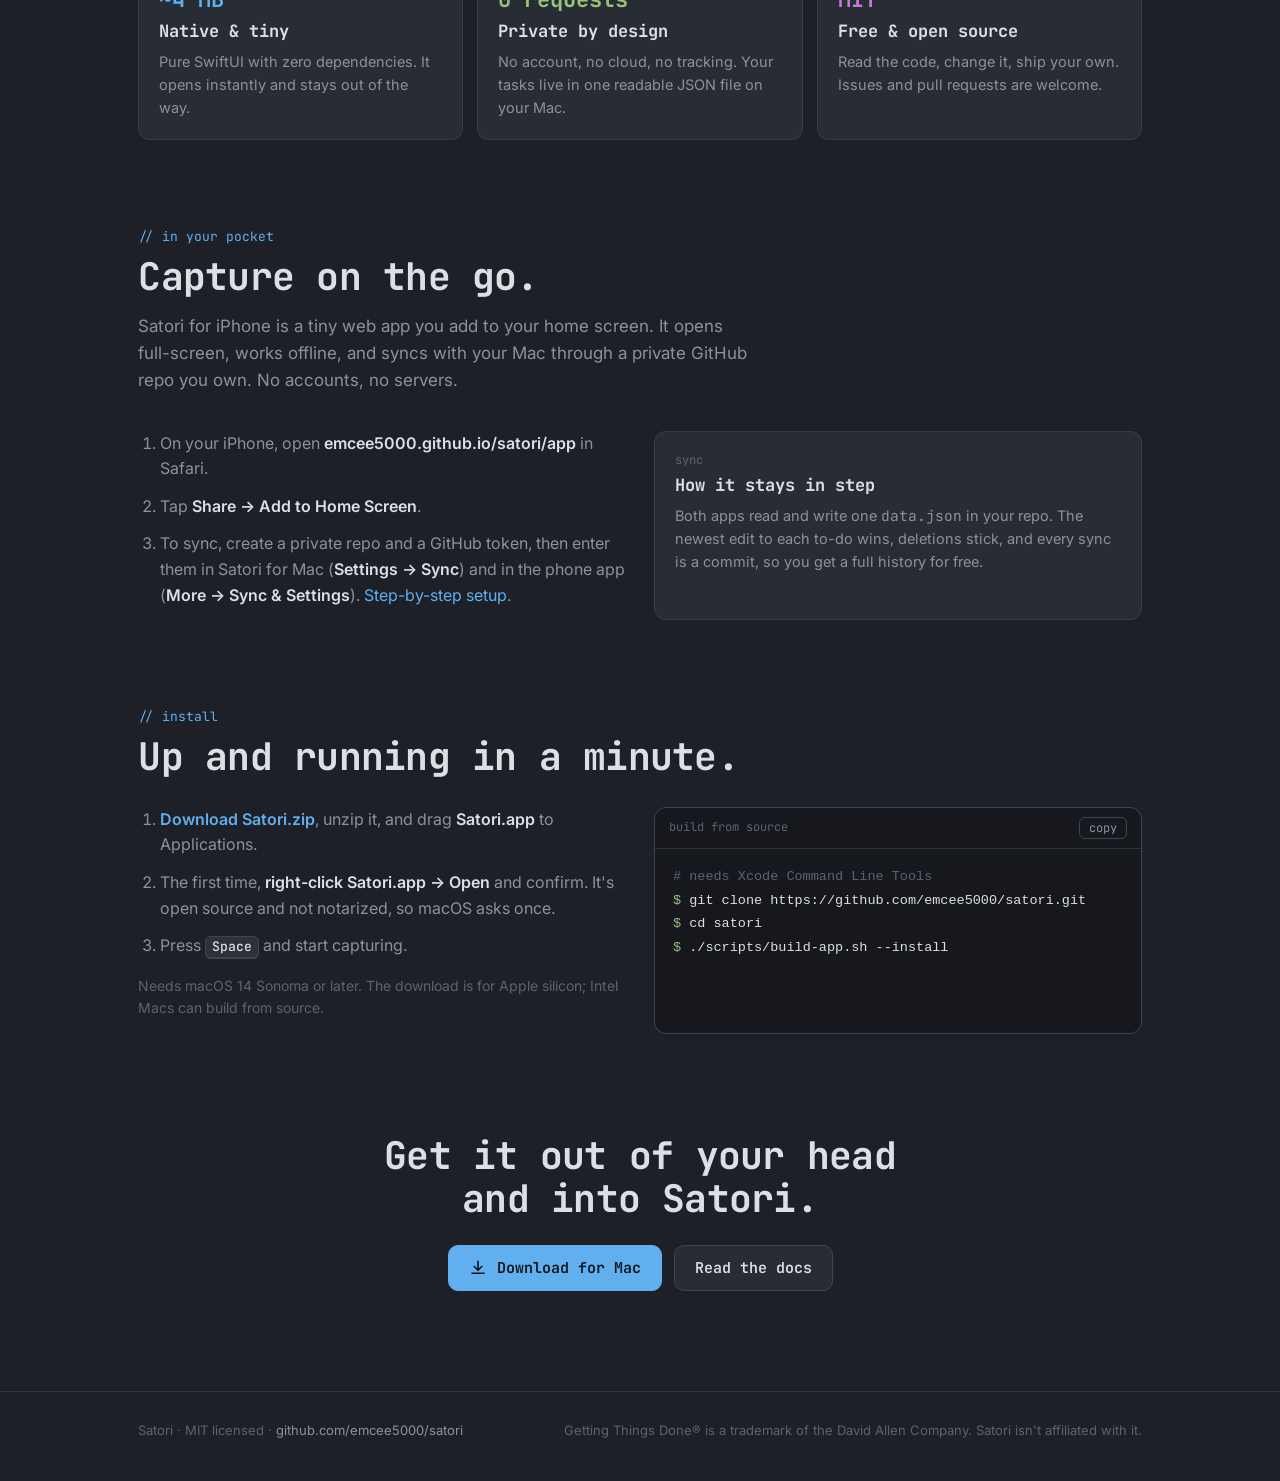
==== commit 78855156: "Add Satori for iPhone (web app) and GitHub sync - site/app: an installable, offline-capable web app " ====
--- a/site/index.html
+++ b/site/index.html
@@ -231,6 +231,7 @@
       <a href="#gtd">gtd</a>
       <a href="#keyboard">keyboard</a>
       <a href="#install">install</a>
+      <a href="#phone">phone</a>
       <a class="gh" href="https://github.com/emcee5000/satori">github ↗</a>
     </div>
   </div>
@@ -351,6 +352,30 @@
     </div>
   </section>
 
+  <section id="phone">
+    <p class="kicker">// in your pocket</p>
+    <h2>Capture on the go.</h2>
+    <p class="sub">Satori for iPhone is a tiny web app you add to your home screen. It opens full-screen, works offline,
+      and syncs with your Mac through a private GitHub repo you own. No accounts, no servers.</p>
+    <div class="install">
+      <div>
+        <ol>
+          <li>On your iPhone, open <a href="app/"><strong>emcee5000.github.io/satori/app</strong></a> in Safari.</li>
+          <li>Tap <strong>Share → Add to Home Screen</strong>.</li>
+          <li>To sync, create a private repo and a GitHub token, then enter them in Satori for Mac
+            (<strong>Settings → Sync</strong>) and in the phone app (<strong>More → Sync &amp; Settings</strong>).
+            <a href="https://github.com/emcee5000/satori#phone--sync">Step-by-step setup</a>.</li>
+        </ol>
+      </div>
+      <div class="card">
+        <div class="step">sync</div>
+        <h4>How it stays in step</h4>
+        <p>Both apps read and write one <span class="mono">data.json</span> in your repo. The newest edit to each
+          to-do wins, deletions stick, and every sync is a commit, so you get a full history for free.</p>
+      </div>
+    </div>
+  </section>
+
   <section id="install">
     <p class="kicker">// install</p>
     <h2>Up and running in a minute.</h2>
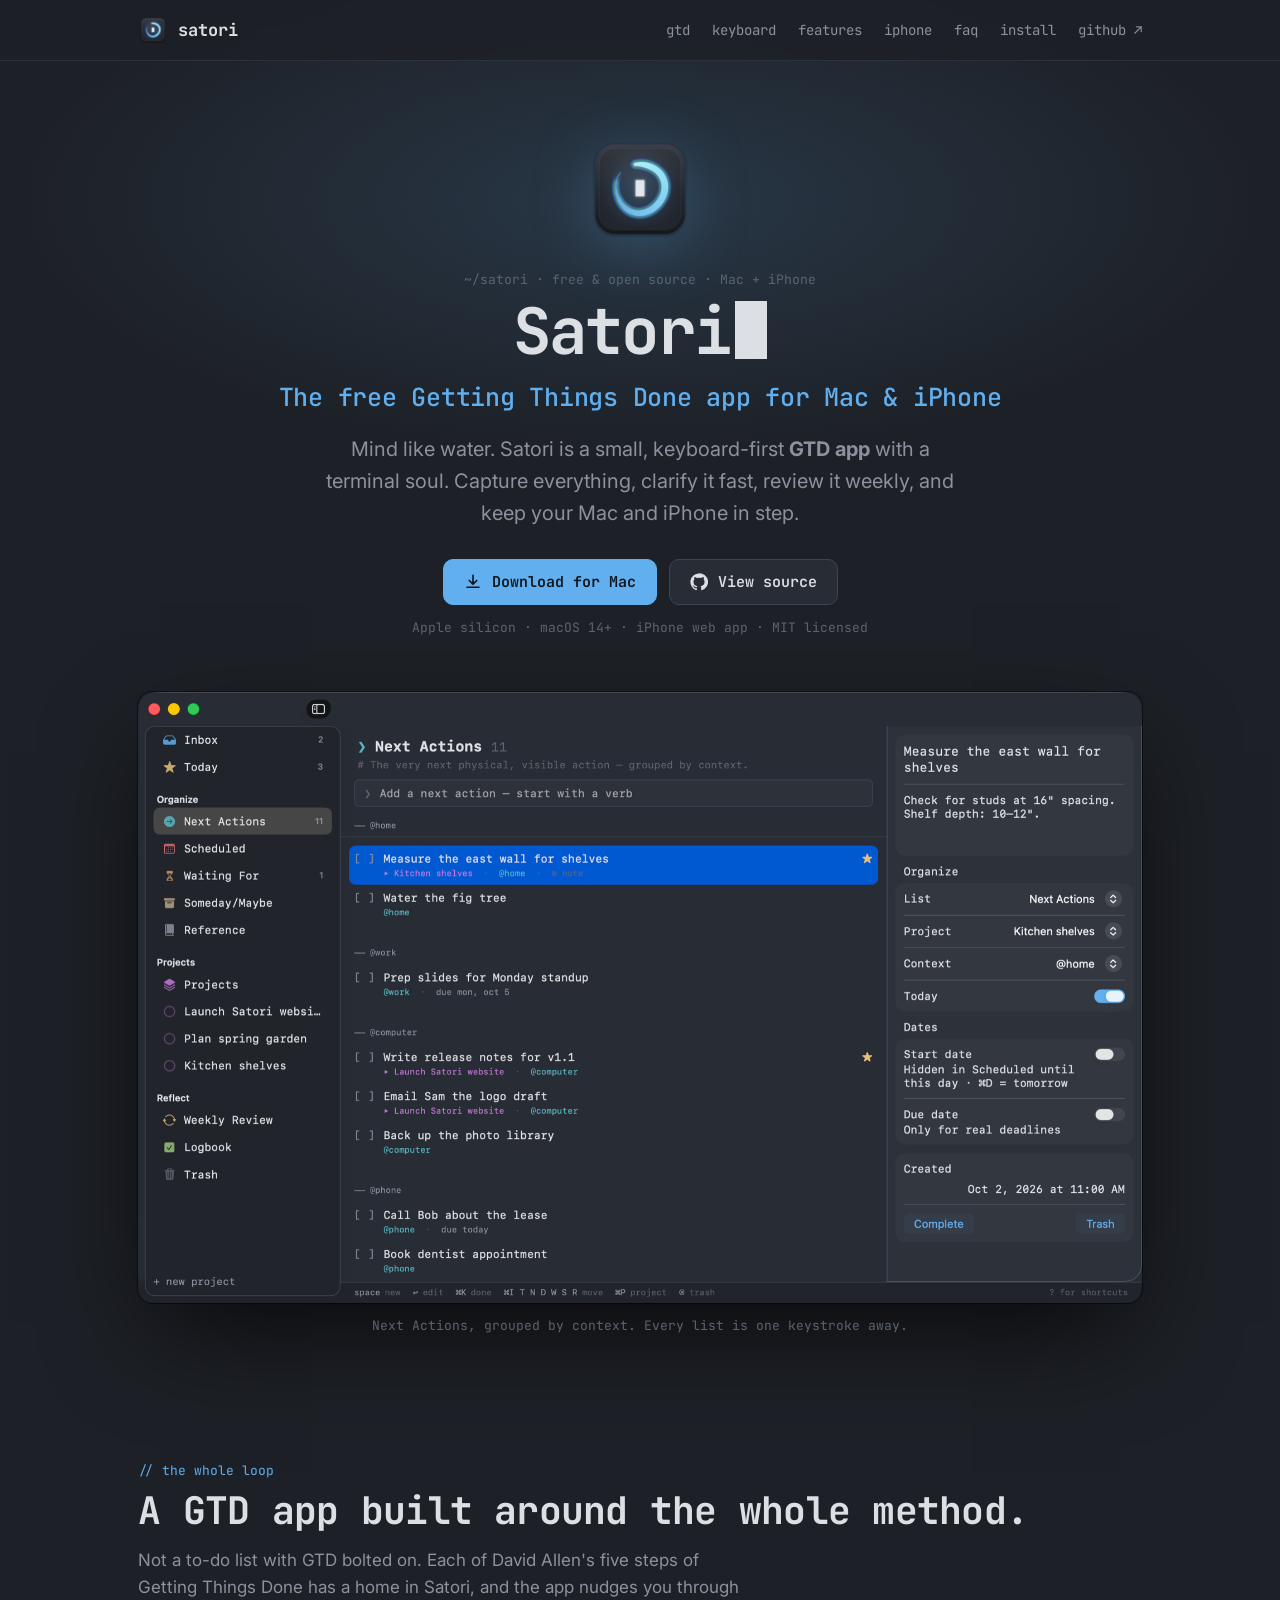
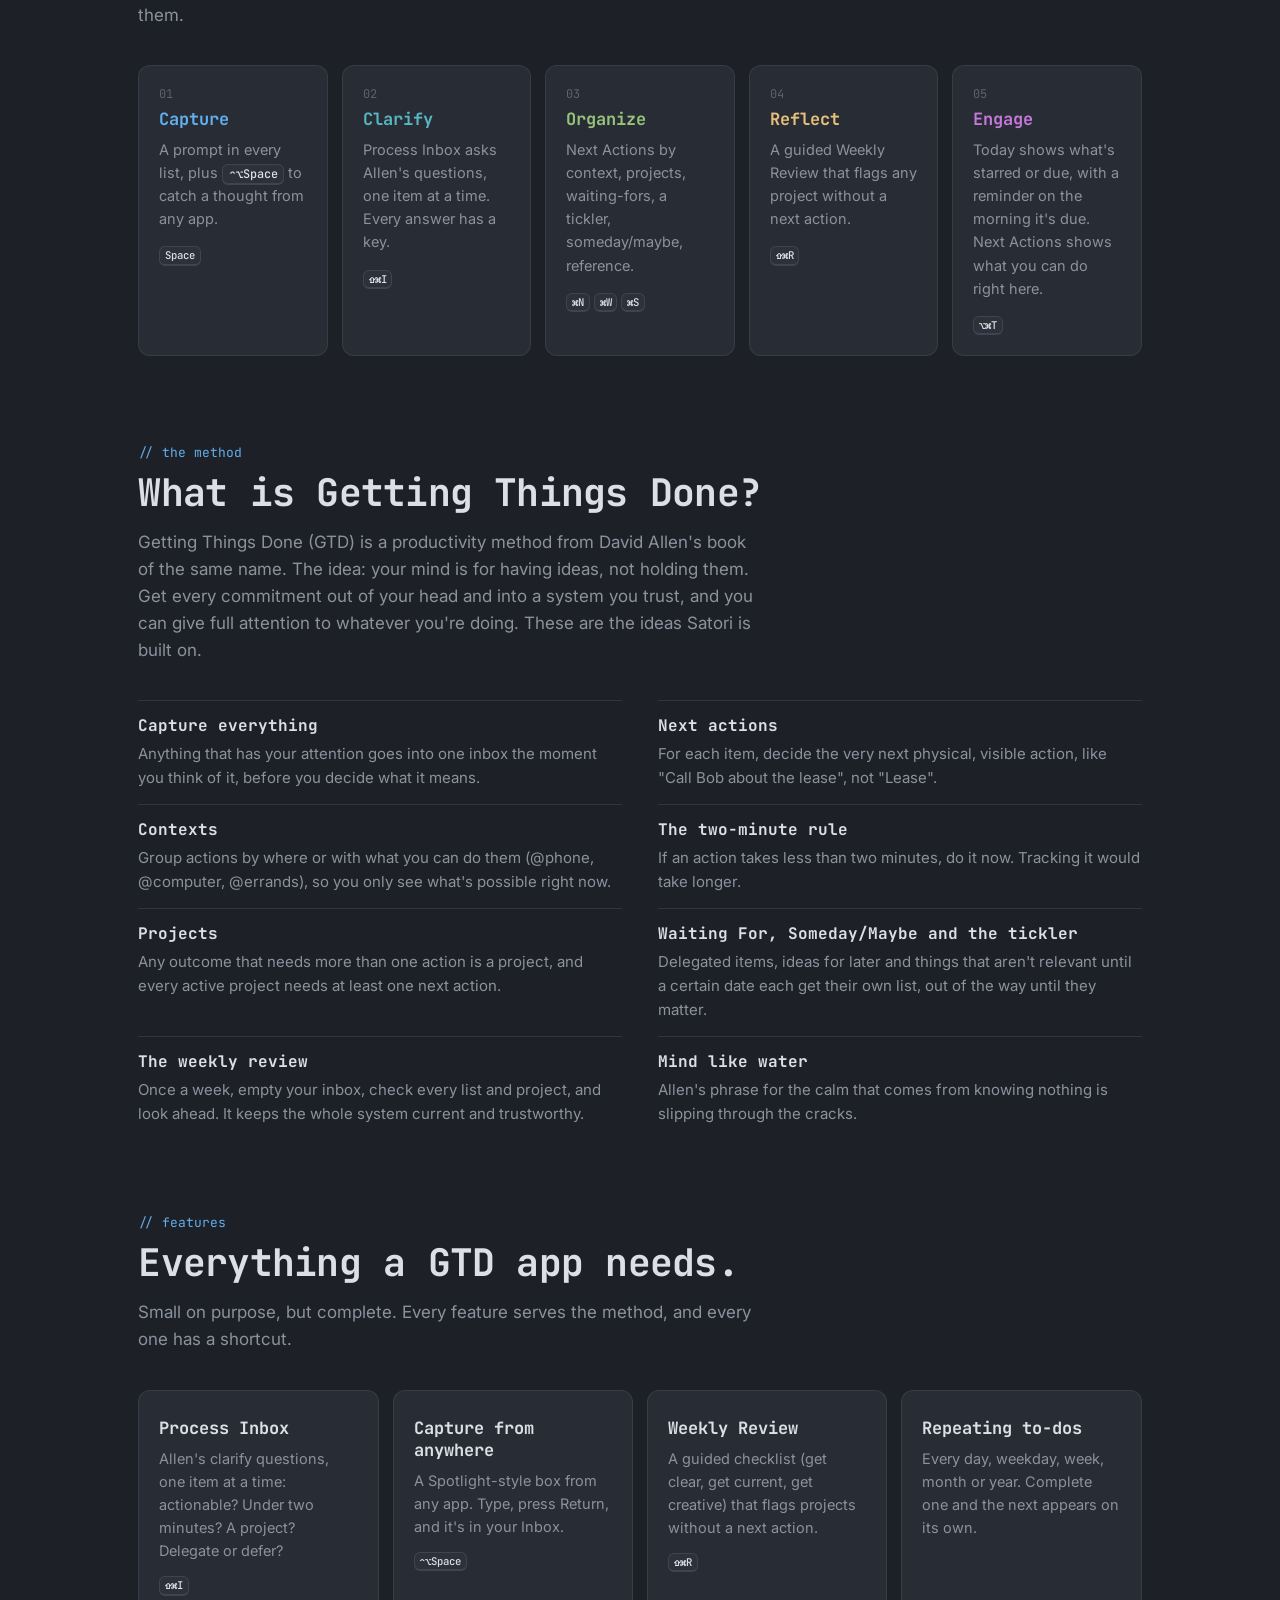
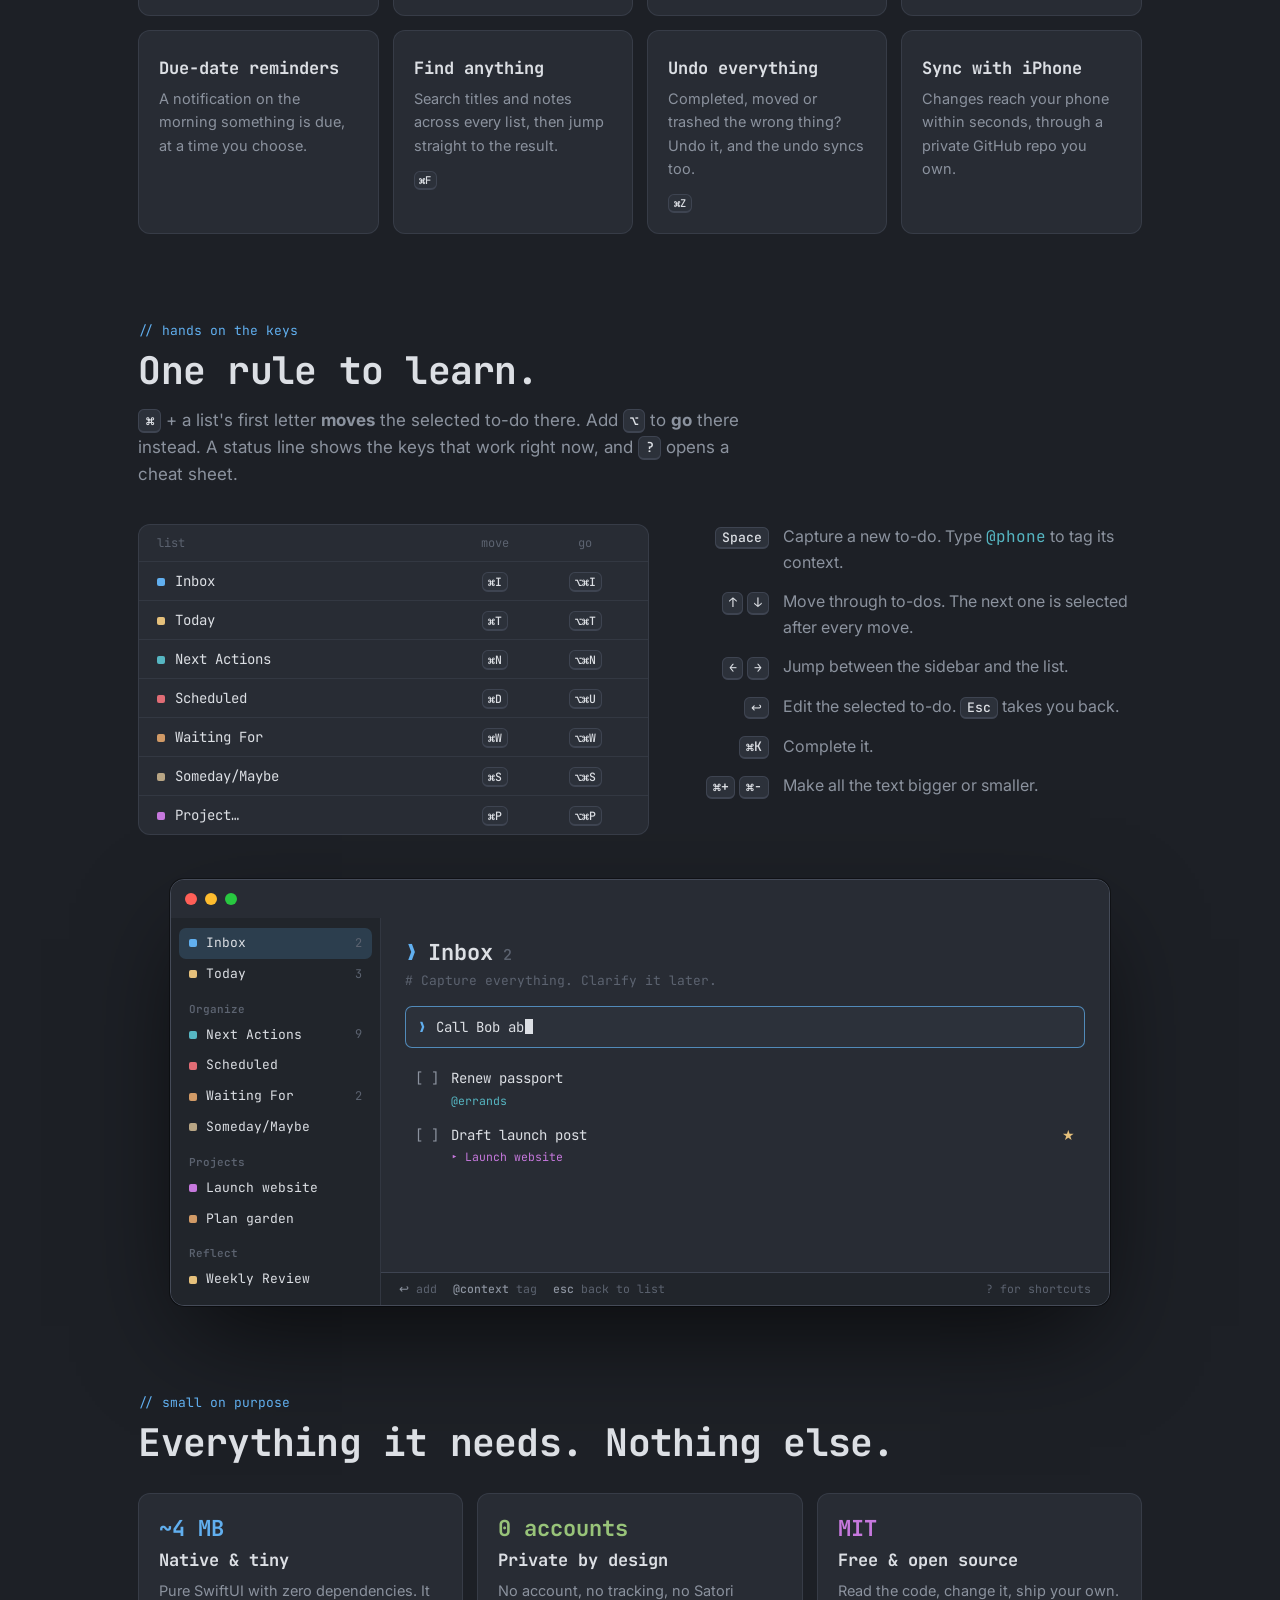
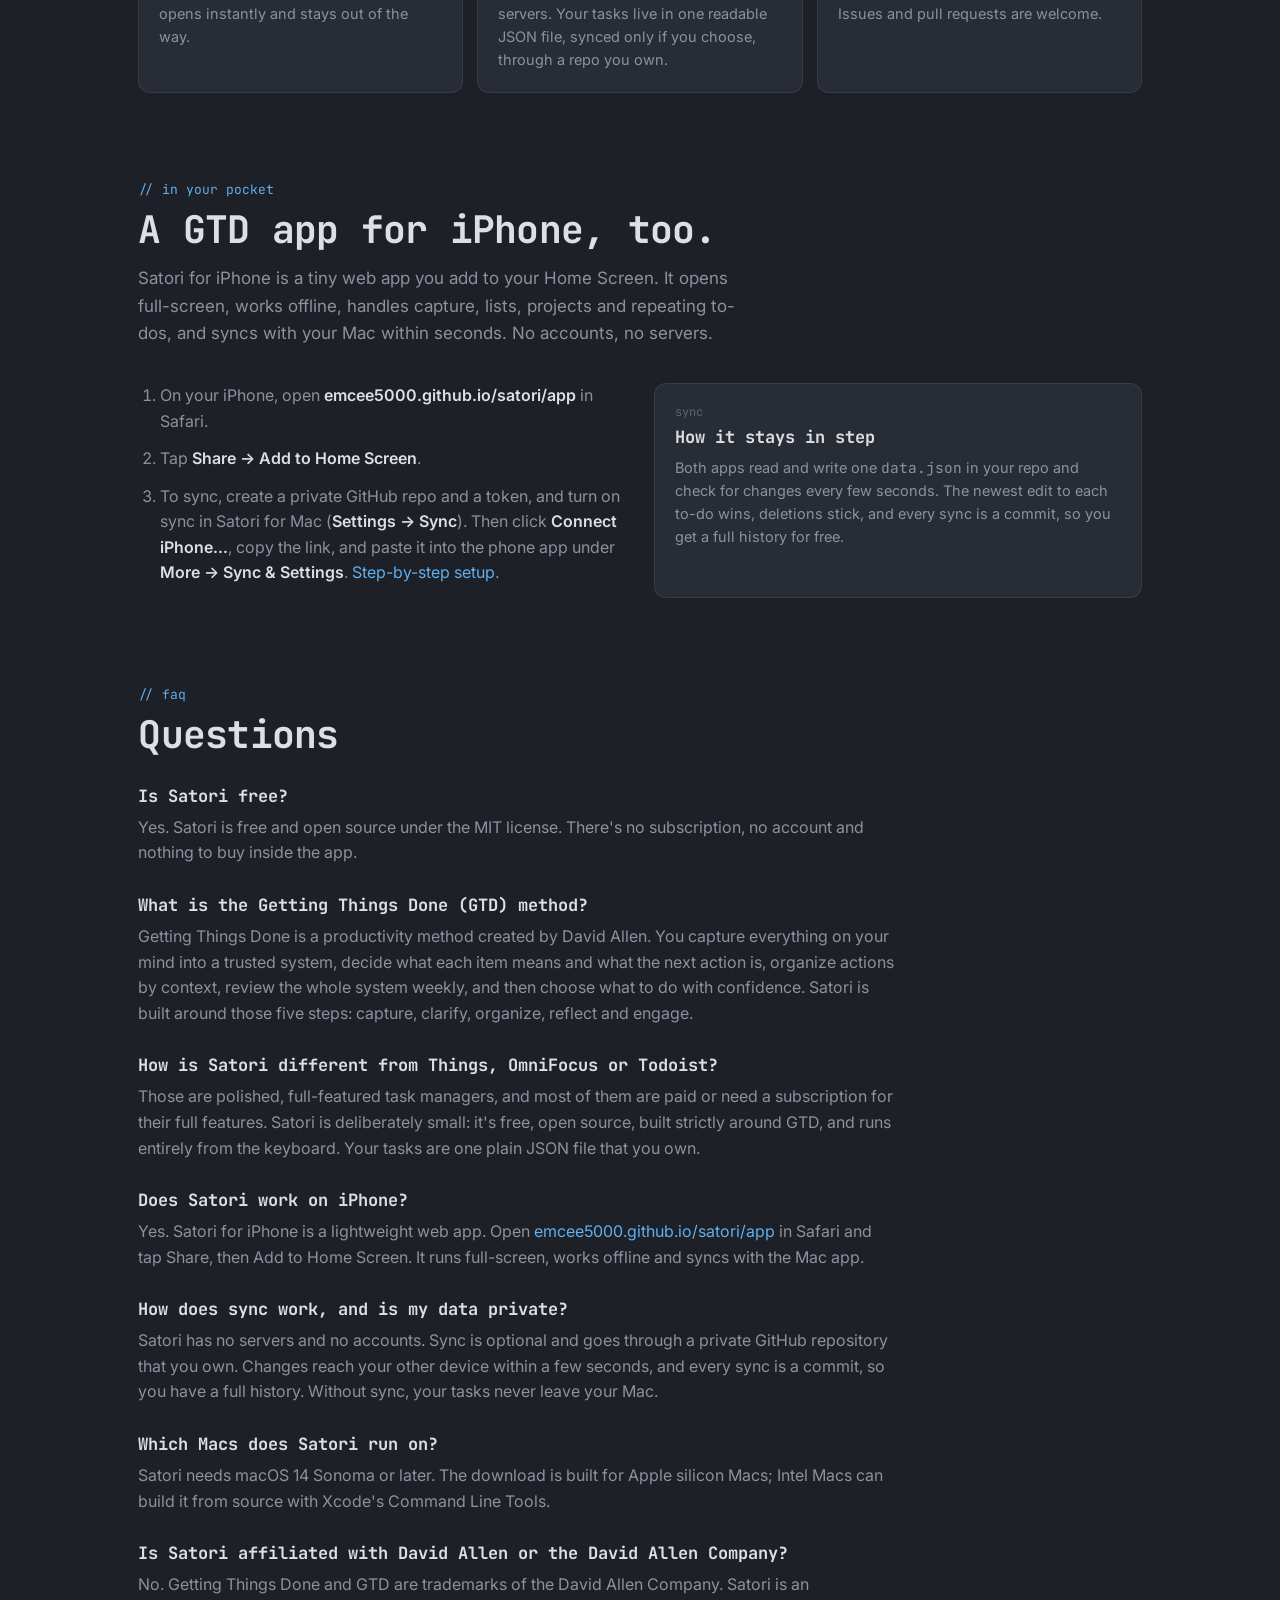
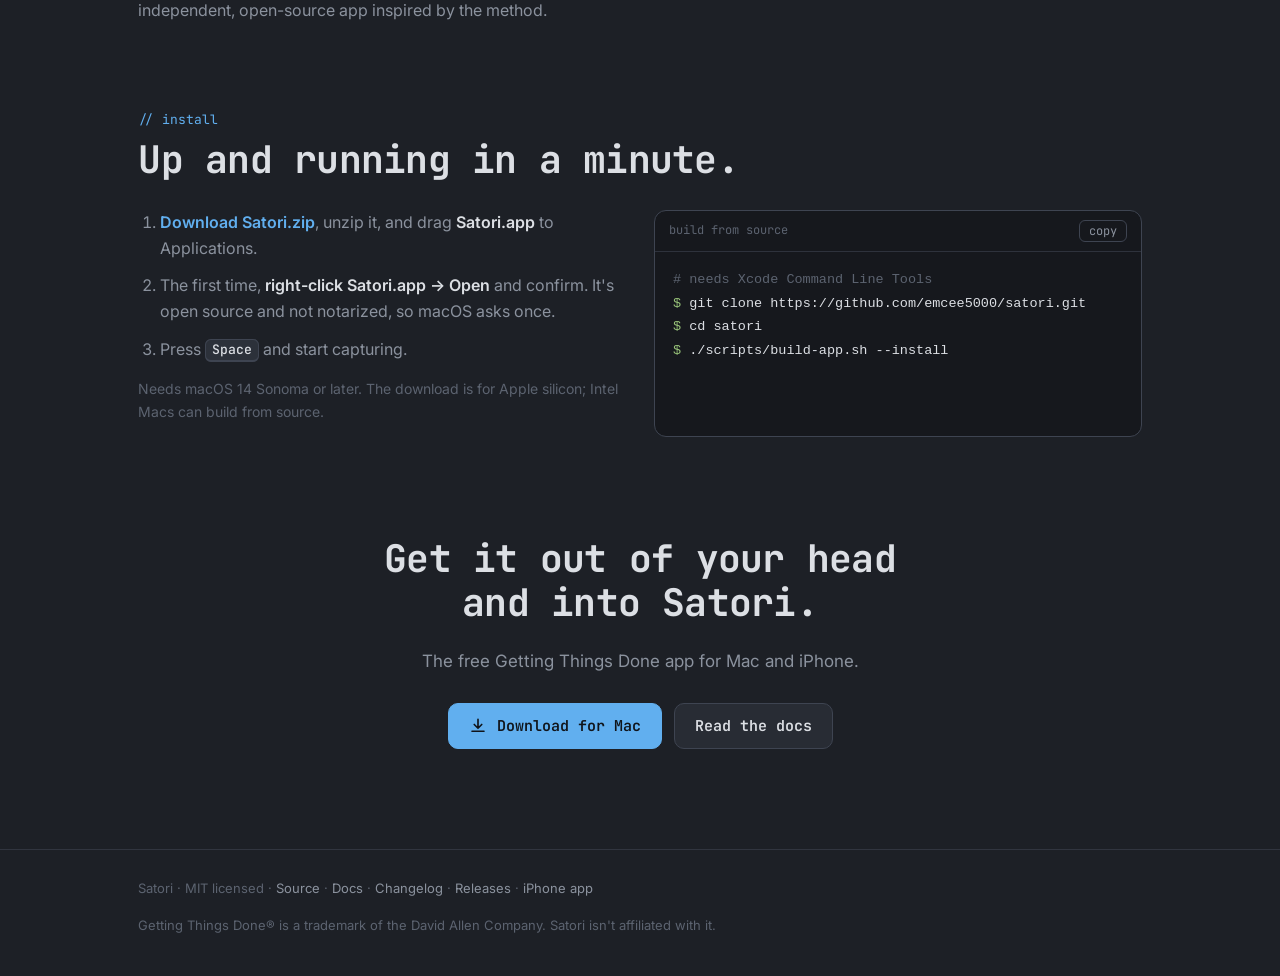
==== commit 8bbe54bc: "Optimize the website for search and cover the latest features - Title, description, canonical URL an" ====
--- a/site/index.html
+++ b/site/index.html
@@ -3,13 +3,144 @@
 <head>
   <meta charset="utf-8">
   <meta name="viewport" content="width=device-width, initial-scale=1">
-  <title>Satori — Mind like water</title>
-  <meta name="description" content="Satori is a small, free, keyboard-first Getting Things Done app for macOS, with a terminal soul.">
-  <meta property="og:title" content="Satori — Mind like water">
-  <meta property="og:description" content="A small, free, keyboard-first GTD app for macOS, with a terminal soul.">
-  <meta property="og:image" content="https://emcee5000.github.io/satori/icon.png">
+  <title>Satori — Free Getting Things Done (GTD) App for Mac &amp; iPhone</title>
+  <meta name="description" content="Satori is a free, open-source Getting Things Done (GTD) app for Mac and iPhone: inbox, next actions, projects, weekly review and reminders, all from the keyboard.">
+  <link rel="canonical" href="https://emcee5000.github.io/satori/">
+  <meta name="robots" content="index, follow, max-image-preview:large">
+  <meta property="og:type" content="website">
+  <meta property="og:site_name" content="Satori">
+  <meta property="og:title" content="Satori — Free Getting Things Done (GTD) App for Mac &amp; iPhone">
+  <meta property="og:description" content="A free, open-source, keyboard-first GTD app for Mac and iPhone. Capture everything, clarify it fast, and do a real weekly review.">
   <meta property="og:url" content="https://emcee5000.github.io/satori/">
-  <meta name="twitter:card" content="summary">
+  <meta property="og:image" content="https://emcee5000.github.io/satori/og.jpg">
+  <meta property="og:image:width" content="1200">
+  <meta property="og:image:height" content="630">
+  <meta property="og:image:alt" content="Satori, the free Getting Things Done app for Mac and iPhone, showing its Next Actions list">
+  <meta name="twitter:card" content="summary_large_image">
+  <meta name="twitter:title" content="Satori — Free Getting Things Done (GTD) App for Mac &amp; iPhone">
+  <meta name="twitter:description" content="A free, open-source, keyboard-first GTD app for Mac and iPhone.">
+  <meta name="twitter:image" content="https://emcee5000.github.io/satori/og.jpg">
+  <script type="application/ld+json">
+{
+ "@context": "https://schema.org",
+ "@graph": [
+  {
+   "@type": "SoftwareApplication",
+   "@id": "https://emcee5000.github.io/satori/#app",
+   "name": "Satori",
+   "description": "A free, open-source, keyboard-first Getting Things Done (GTD) app for Mac, with an iPhone web app that syncs through your own private GitHub repo.",
+   "url": "https://emcee5000.github.io/satori/",
+   "applicationCategory": "BusinessApplication",
+   "applicationSubCategory": "Task manager",
+   "operatingSystem": "macOS 14 or later, iOS (web app)",
+   "offers": {
+    "@type": "Offer",
+    "price": "0",
+    "priceCurrency": "USD"
+   },
+   "isAccessibleForFree": true,
+   "downloadUrl": "https://github.com/emcee5000/satori/releases/latest/download/Satori.zip",
+   "screenshot": "https://emcee5000.github.io/satori/screenshot.png",
+   "image": "https://emcee5000.github.io/satori/icon.png",
+   "license": "https://opensource.org/licenses/MIT",
+   "featureList": [
+    "Inbox capture from any app (⌃⌥Space)",
+    "Process Inbox: GTD clarify questions, one item at a time",
+    "Next actions grouped by context",
+    "Projects with stalled-project warnings",
+    "Waiting For, Someday/Maybe, Reference and a Scheduled tickler",
+    "Guided weekly review",
+    "Repeating to-dos",
+    "Due-date reminders",
+    "Undo and redo",
+    "Find (⌘F)",
+    "Keyboard shortcuts for everything",
+    "iPhone web app with near real-time sync",
+    "Private: no account, data in one JSON file"
+   ],
+   "author": {
+    "@type": "Person",
+    "name": "Michael Clarke",
+    "url": "https://github.com/emcee5000"
+   },
+   "sameAs": [
+    "https://github.com/emcee5000/satori"
+   ]
+  },
+  {
+   "@type": "WebSite",
+   "@id": "https://emcee5000.github.io/satori/#website",
+   "url": "https://emcee5000.github.io/satori/",
+   "name": "Satori",
+   "about": {
+    "@id": "https://emcee5000.github.io/satori/#app"
+   }
+  },
+  {
+   "@type": "FAQPage",
+   "@id": "https://emcee5000.github.io/satori/#faq",
+   "mainEntity": [
+    {
+     "@type": "Question",
+     "name": "Is Satori free?",
+     "acceptedAnswer": {
+      "@type": "Answer",
+      "text": "Yes. Satori is free and open source under the MIT license. There's no subscription, no account and nothing to buy inside the app."
+     }
+    },
+    {
+     "@type": "Question",
+     "name": "What is the Getting Things Done (GTD) method?",
+     "acceptedAnswer": {
+      "@type": "Answer",
+      "text": "Getting Things Done is a productivity method created by David Allen. You capture everything on your mind into a trusted system, decide what each item means and what the next action is, organize actions by context, review the whole system weekly, and then choose what to do with confidence. Satori is built around those five steps: capture, clarify, organize, reflect and engage."
+     }
+    },
+    {
+     "@type": "Question",
+     "name": "How is Satori different from Things, OmniFocus or Todoist?",
+     "acceptedAnswer": {
+      "@type": "Answer",
+      "text": "Those are polished, full-featured task managers, and most of them are paid or need a subscription for their full features. Satori is deliberately small: it's free, open source, built strictly around GTD, and runs entirely from the keyboard. Your tasks are one plain JSON file that you own."
+     }
+    },
+    {
+     "@type": "Question",
+     "name": "Does Satori work on iPhone?",
+     "acceptedAnswer": {
+      "@type": "Answer",
+      "text": "Yes. Satori for iPhone is a lightweight web app. Open emcee5000.github.io/satori/app in Safari and tap Share, then Add to Home Screen. It runs full-screen, works offline and syncs with the Mac app."
+     }
+    },
+    {
+     "@type": "Question",
+     "name": "How does sync work, and is my data private?",
+     "acceptedAnswer": {
+      "@type": "Answer",
+      "text": "Satori has no servers and no accounts. Sync is optional and goes through a private GitHub repository that you own. Changes reach your other device within a few seconds, and every sync is a commit, so you have a full history. Without sync, your tasks never leave your Mac."
+     }
+    },
+    {
+     "@type": "Question",
+     "name": "Which Macs does Satori run on?",
+     "acceptedAnswer": {
+      "@type": "Answer",
+      "text": "Satori needs macOS 14 Sonoma or later. The download is built for Apple silicon Macs; Intel Macs can build it from source with Xcode's Command Line Tools."
+     }
+    },
+    {
+     "@type": "Question",
+     "name": "Is Satori affiliated with David Allen or the David Allen Company?",
+     "acceptedAnswer": {
+      "@type": "Answer",
+      "text": "No. Getting Things Done and GTD are trademarks of the David Allen Company. Satori is an independent, open-source app inspired by the method."
+     }
+    }
+   ]
+  }
+ ]
+}
+  </script>
   <meta name="theme-color" content="#21252b">
   <link rel="icon" type="image/png" href="favicon.png">
   <link rel="apple-touch-icon" href="icon.png">
@@ -86,7 +217,7 @@
     h1 { font: 700 clamp(36px, 6vw, 64px)/1.05 var(--mono); letter-spacing: -0.03em; margin: 0 0 18px; }
     h1 .cursor { display: inline-block; width: 0.5em; height: 0.9em; background: var(--text); vertical-align: -0.08em; margin-left: 0.08em; animation: blink 1.1s steps(1) infinite; }
     @keyframes blink { 50% { opacity: 0; } }
-    .subtitle { font: 500 clamp(20px, 2.8vw, 26px) var(--mono); color: var(--blue); margin: -6px 0 20px; letter-spacing: -0.01em; }
+    h1 .tag { display: block; font: 500 clamp(19px, 2.6vw, 25px)/1.35 var(--mono); color: var(--blue); margin-top: 16px; letter-spacing: -0.01em; }
     .shot { margin: 56px auto 0; max-width: 1080px; }
     .shot img { width: 100%; height: auto; display: block; border-radius: 14px; box-shadow: 0 40px 100px -20px rgba(0, 0, 0, 0.75), 0 0 0 1px rgba(0, 0, 0, 0.5); }
     .shot figcaption { margin-top: 14px; font: 13px var(--mono); color: var(--faint); }
@@ -122,9 +253,9 @@
     .side .item.on { background: rgba(97, 175, 239, 0.18); }
     .main { display: flex; flex-direction: column; min-width: 0; }
     .main .body { padding: 20px 24px; flex: 1; }
-    .main h3 { margin: 0; font: 700 22px var(--mono); display: flex; align-items: baseline; gap: 10px; }
-    .main h3 .chev { color: var(--blue); }
-    .main h3 .count { font-size: 15px; color: var(--faint); font-weight: 500; }
+    .main .list-title { margin: 0; font: 700 22px var(--mono); display: flex; align-items: baseline; gap: 10px; }
+    .main .list-title .chev { color: var(--blue); }
+    .main .list-title .count { font-size: 15px; color: var(--faint); font-weight: 500; }
     .main .hint { color: var(--faint); font-size: 13px; margin: 4px 0 14px; }
     .prompt {
       display: flex; gap: 10px; align-items: center; padding: 9px 12px; border-radius: 7px; font-size: 14px;
@@ -176,7 +307,7 @@
     .loop { display: grid; grid-template-columns: repeat(5, 1fr); gap: 14px; }
     .card { background: var(--panel); border: 1px solid rgba(62, 68, 81, 0.7); border-radius: var(--radius); padding: 20px; }
     .card .step { font: 12px var(--mono); color: var(--faint); }
-    .card h4 { font: 700 17px var(--mono); margin: 6px 0 8px; }
+    .card h3, .card h4 { font: 700 17px var(--mono); margin: 6px 0 8px; }
     .card p { margin: 0; color: var(--dim); font-size: 14.5px; }
     .card .key { margin-top: 14px; font-size: 13px; color: var(--faint); }
     @media (max-width: 960px) { .loop { grid-template-columns: repeat(2, 1fr); } }
@@ -194,7 +325,7 @@
     @media (max-width: 820px) { .keys { grid-template-columns: 1fr; } }
 
     .trio { display: grid; grid-template-columns: repeat(3, 1fr); gap: 14px; }
-    .trio .card h4 { color: var(--text); }
+    .trio .card h3 { color: var(--text); }
     .trio .card .glyph { font: 700 22px var(--mono); }
     @media (max-width: 820px) { .trio { grid-template-columns: 1fr; } }
 
@@ -211,6 +342,22 @@
     .note { font-size: 14px; color: var(--faint); margin-top: 16px; }
     @media (max-width: 820px) { .install { grid-template-columns: 1fr; } }
 
+    .features { display: grid; grid-template-columns: repeat(4, 1fr); gap: 14px; }
+    .features .card h3 { color: var(--text); }
+    .features .card .key { margin-top: 12px; }
+    @media (max-width: 960px) { .features { grid-template-columns: repeat(2, 1fr); } }
+    @media (max-width: 560px) { .features { grid-template-columns: 1fr; } }
+
+    .explain { display: grid; grid-template-columns: repeat(2, 1fr); gap: 14px 36px; margin: 0; }
+    .explain div { border-top: 1px solid rgba(62, 68, 81, 0.6); padding-top: 14px; }
+    .explain dt { font: 700 16px var(--mono); color: var(--text); margin-bottom: 6px; }
+    .explain dd { margin: 0; color: var(--dim); font-size: 15px; }
+    @media (max-width: 820px) { .explain { grid-template-columns: 1fr; } }
+
+    .faq { max-width: 760px; }
+    .faq h3 { font: 700 17px var(--mono); margin: 28px 0 8px; }
+    .faq p { margin: 0; color: var(--dim); }
+
     .final { text-align: center; padding: 100px 0 40px; }
     .final h2 { margin-bottom: 24px; }
     footer { border-top: 1px solid rgba(62, 68, 81, 0.6); margin-top: 60px; padding: 28px 0 40px; color: var(--faint); font-size: 13px; }
@@ -230,8 +377,10 @@
     <div class="links">
       <a href="#gtd">gtd</a>
       <a href="#keyboard">keyboard</a>
+      <a href="#features">features</a>
+      <a href="#phone">iphone</a>
+      <a href="#faq">faq</a>
       <a href="#install">install</a>
-      <a href="#phone">phone</a>
       <a class="gh" href="https://github.com/emcee5000/satori">github ↗</a>
     </div>
   </div>
@@ -240,11 +389,11 @@
 <header class="hero">
   <div class="wrap">
     <img class="icon" src="icon.png" alt="Satori app icon: a glowing ensō around a block cursor">
-    <p class="eyebrow">~/satori  ·  free &amp; open source  ·  macOS</p>
-    <h1>Satori<span class="cursor" aria-hidden="true"></span></h1>
-    <p class="subtitle">Mind like water</p>
-    <p class="lede">A small, keyboard-first <strong>Getting Things Done</strong> app for macOS, with a terminal soul.
-      Capture everything, clarify it fast, and never reach for the mouse.</p>
+    <p class="eyebrow">~/satori  ·  free &amp; open source  ·  Mac + iPhone</p>
+    <h1>Satori<span class="cursor" aria-hidden="true"></span>
+      <span class="tag">The free Getting Things Done app for Mac &amp; iPhone</span></h1>
+    <p class="lede">Mind like water. Satori is a small, keyboard-first <strong>GTD app</strong> with a terminal soul.
+      Capture everything, clarify it fast, review it weekly, and keep your Mac and iPhone in step.</p>
     <div class="cta">
       <a class="btn primary" id="download" href="https://github.com/emcee5000/satori/releases/latest/download/Satori.zip">
         <svg viewBox="0 0 24 24" fill="none" stroke="currentColor" stroke-width="2.2" stroke-linecap="round" stroke-linejoin="round" aria-hidden="true"><path d="M12 3v12m0 0-5-5m5 5 5-5M4 19h16"/></svg>
@@ -255,10 +404,10 @@
         View source
       </a>
     </div>
-    <p class="meta" id="meta">Apple silicon · macOS 14+ · MIT licensed</p>
+    <p class="meta" id="meta">Apple silicon · macOS 14+ · iPhone web app · MIT licensed</p>
 
     <figure class="shot">
-      <img src="screenshot.png" width="1800" height="1098" alt="Satori's Next Actions list grouped by context, with the sidebar of GTD lists and a to-do open in the details panel">
+      <img src="screenshot.png" width="1800" height="1098" fetchpriority="high" alt="Satori's Next Actions list grouped by context, with the sidebar of GTD lists and a to-do open in the details panel">
       <figcaption>Next Actions, grouped by context. Every list is one keystroke away.</figcaption>
     </figure>
   </div>
@@ -268,15 +417,57 @@
 
   <section id="gtd">
     <p class="kicker">// the whole loop</p>
-    <h2>Built around Getting Things Done.</h2>
-    <p class="sub">Not a to-do list with GTD bolted on. Each of David Allen's five steps has a home, and the app nudges
-      you through them.</p>
+    <h2>A GTD app built around the whole method.</h2>
+    <p class="sub">Not a to-do list with GTD bolted on. Each of David Allen's five steps of Getting Things Done has a
+      home in Satori, and the app nudges you through them.</p>
     <div class="loop">
-      <div class="card"><div class="step">01</div><h4 style="color:var(--blue)">Capture</h4><p>A prompt in every list, plus a menu-bar box that catches thoughts from any app.</p><div class="key"><kbd>Space</kbd></div></div>
-      <div class="card"><div class="step">02</div><h4 style="color:var(--cyan)">Clarify</h4><p>Process Inbox asks Allen's questions, one item at a time. Every answer has a key.</p><div class="key"><kbd>⇧⌘I</kbd></div></div>
-      <div class="card"><div class="step">03</div><h4 style="color:var(--green)">Organize</h4><p>Next Actions by context, projects, waiting-fors, a tickler, someday/maybe, reference.</p><div class="key"><kbd>⌘N</kbd> <kbd>⌘W</kbd> <kbd>⌘S</kbd></div></div>
-      <div class="card"><div class="step">04</div><h4 style="color:var(--yellow)">Reflect</h4><p>A guided Weekly Review that flags any project without a next action.</p><div class="key"><kbd>⇧⌘R</kbd></div></div>
-      <div class="card"><div class="step">05</div><h4 style="color:var(--magenta)">Engage</h4><p>Today shows what's starred or due. Next Actions shows what you can do right here.</p><div class="key"><kbd>⌥⌘T</kbd></div></div>
+      <div class="card"><div class="step">01</div><h3 style="color:var(--blue)">Capture</h3><p>A prompt in every list, plus <kbd>⌃⌥Space</kbd> to catch a thought from any app.</p><div class="key"><kbd>Space</kbd></div></div>
+      <div class="card"><div class="step">02</div><h3 style="color:var(--cyan)">Clarify</h3><p>Process Inbox asks Allen's questions, one item at a time. Every answer has a key.</p><div class="key"><kbd>⇧⌘I</kbd></div></div>
+      <div class="card"><div class="step">03</div><h3 style="color:var(--green)">Organize</h3><p>Next Actions by context, projects, waiting-fors, a tickler, someday/maybe, reference.</p><div class="key"><kbd>⌘N</kbd> <kbd>⌘W</kbd> <kbd>⌘S</kbd></div></div>
+      <div class="card"><div class="step">04</div><h3 style="color:var(--yellow)">Reflect</h3><p>A guided Weekly Review that flags any project without a next action.</p><div class="key"><kbd>⇧⌘R</kbd></div></div>
+      <div class="card"><div class="step">05</div><h3 style="color:var(--magenta)">Engage</h3><p>Today shows what's starred or due, with a reminder on the morning it's due. Next Actions shows what you can do right here.</p><div class="key"><kbd>⌥⌘T</kbd></div></div>
+    </div>
+  </section>
+
+  <section id="what-is-gtd">
+    <p class="kicker">// the method</p>
+    <h2>What is Getting Things Done?</h2>
+    <p class="sub">Getting Things Done (GTD) is a productivity method from David Allen's book of the same name. The idea:
+      your mind is for having ideas, not holding them. Get every commitment out of your head and into a system you
+      trust, and you can give full attention to whatever you're doing. These are the ideas Satori is built on.</p>
+    <dl class="explain">
+      <div><dt>Capture everything</dt><dd>Anything that has your attention goes into one inbox the moment you think of
+        it, before you decide what it means.</dd></div>
+      <div><dt>Next actions</dt><dd>For each item, decide the very next physical, visible action, like "Call Bob about the
+        lease", not "Lease".</dd></div>
+      <div><dt>Contexts</dt><dd>Group actions by where or with what you can do them (@phone, @computer, @errands), so you
+        only see what's possible right now.</dd></div>
+      <div><dt>The two-minute rule</dt><dd>If an action takes less than two minutes, do it now. Tracking it would take
+        longer.</dd></div>
+      <div><dt>Projects</dt><dd>Any outcome that needs more than one action is a project, and every active project
+        needs at least one next action.</dd></div>
+      <div><dt>Waiting For, Someday/Maybe and the tickler</dt><dd>Delegated items, ideas for later and things that
+        aren't relevant until a certain date each get their own list, out of the way until they matter.</dd></div>
+      <div><dt>The weekly review</dt><dd>Once a week, empty your inbox, check every list and project, and look ahead. It
+        keeps the whole system current and trustworthy.</dd></div>
+      <div><dt>Mind like water</dt><dd>Allen's phrase for the calm that comes from knowing nothing is slipping through
+        the cracks.</dd></div>
+    </dl>
+  </section>
+
+  <section id="features">
+    <p class="kicker">// features</p>
+    <h2>Everything a GTD app needs.</h2>
+    <p class="sub">Small on purpose, but complete. Every feature serves the method, and every one has a shortcut.</p>
+    <div class="features">
+      <div class="card"><h3>Process Inbox</h3><p>Allen's clarify questions, one item at a time: actionable? Under two minutes? A project? Delegate or defer?</p><div class="key"><kbd>⇧⌘I</kbd></div></div>
+      <div class="card"><h3>Capture from anywhere</h3><p>A Spotlight-style box from any app. Type, press Return, and it's in your Inbox.</p><div class="key"><kbd>⌃⌥Space</kbd></div></div>
+      <div class="card"><h3>Weekly Review</h3><p>A guided checklist (get clear, get current, get creative) that flags projects without a next action.</p><div class="key"><kbd>⇧⌘R</kbd></div></div>
+      <div class="card"><h3>Repeating to-dos</h3><p>Every day, weekday, week, month or year. Complete one and the next appears on its own.</p></div>
+      <div class="card"><h3>Due-date reminders</h3><p>A notification on the morning something is due, at a time you choose.</p></div>
+      <div class="card"><h3>Find anything</h3><p>Search titles and notes across every list, then jump straight to the result.</p><div class="key"><kbd>⌘F</kbd></div></div>
+      <div class="card"><h3>Undo everything</h3><p>Completed, moved or trashed the wrong thing? Undo it, and the undo syncs too.</p><div class="key"><kbd>⌘Z</kbd></div></div>
+      <div class="card"><h3>Sync with iPhone</h3><p>Changes reach your phone within seconds, through a private GitHub repo you own.</p></div>
     </div>
   </section>
 
@@ -326,7 +517,7 @@
           </aside>
           <div class="main">
             <div class="body">
-              <h3><span class="chev">❯</span> Inbox <span class="count" id="count">2</span></h3>
+              <div class="list-title"><span class="chev">❯</span> Inbox <span class="count" id="count">2</span></div>
               <div class="hint"># Capture everything. Clarify it later.</div>
               <div class="prompt" id="prompt"><span class="p">❯</span><span id="typed"></span><span class="ph" id="ph">Capture a thought… (press Space)</span></div>
               <ul class="rows" id="rows">
@@ -346,33 +537,57 @@
     <p class="kicker">// small on purpose</p>
     <h2>Everything it needs. Nothing else.</h2>
     <div class="trio" style="margin-top:28px">
-      <div class="card"><div class="glyph" style="color:var(--blue)">~4 MB</div><h4>Native &amp; tiny</h4><p>Pure SwiftUI with zero dependencies. It opens instantly and stays out of the way.</p></div>
-      <div class="card"><div class="glyph" style="color:var(--green)">0 requests</div><h4>Private by design</h4><p>No account, no cloud, no tracking. Your tasks live in one readable JSON file on your Mac.</p></div>
-      <div class="card"><div class="glyph" style="color:var(--magenta)">MIT</div><h4>Free &amp; open source</h4><p>Read the code, change it, ship your own. Issues and pull requests are welcome.</p></div>
+      <div class="card"><div class="glyph" style="color:var(--blue)">~4 MB</div><h3>Native &amp; tiny</h3><p>Pure SwiftUI with zero dependencies. It opens instantly and stays out of the way.</p></div>
+      <div class="card"><div class="glyph" style="color:var(--green)">0 accounts</div><h3>Private by design</h3><p>No account, no tracking, no Satori servers. Your tasks live in one readable JSON file, synced only if you choose, through a repo you own.</p></div>
+      <div class="card"><div class="glyph" style="color:var(--magenta)">MIT</div><h3>Free &amp; open source</h3><p>Read the code, change it, ship your own. Issues and pull requests are welcome.</p></div>
     </div>
   </section>
 
   <section id="phone">
     <p class="kicker">// in your pocket</p>
-    <h2>Capture on the go.</h2>
-    <p class="sub">Satori for iPhone is a tiny web app you add to your home screen. It opens full-screen, works offline,
-      and syncs with your Mac through a private GitHub repo you own. No accounts, no servers.</p>
+    <h2>A GTD app for iPhone, too.</h2>
+    <p class="sub">Satori for iPhone is a tiny web app you add to your Home Screen. It opens full-screen, works offline,
+      handles capture, lists, projects and repeating to-dos, and syncs with your Mac within seconds. No accounts,
+      no servers.</p>
     <div class="install">
       <div>
         <ol>
           <li>On your iPhone, open <a href="app/"><strong>emcee5000.github.io/satori/app</strong></a> in Safari.</li>
           <li>Tap <strong>Share → Add to Home Screen</strong>.</li>
-          <li>To sync, create a private repo and a GitHub token, then enter them in Satori for Mac
-            (<strong>Settings → Sync</strong>) and in the phone app (<strong>More → Sync &amp; Settings</strong>).
+          <li>To sync, create a private GitHub repo and a token, and turn on sync in Satori for Mac
+            (<strong>Settings → Sync</strong>). Then click <strong>Connect iPhone…</strong>, copy the link, and paste it
+            into the phone app under <strong>More → Sync &amp; Settings</strong>.
             <a href="https://github.com/emcee5000/satori#phone--sync">Step-by-step setup</a>.</li>
         </ol>
       </div>
       <div class="card">
         <div class="step">sync</div>
-        <h4>How it stays in step</h4>
-        <p>Both apps read and write one <span class="mono">data.json</span> in your repo. The newest edit to each
-          to-do wins, deletions stick, and every sync is a commit, so you get a full history for free.</p>
+        <h3>How it stays in step</h3>
+        <p>Both apps read and write one <span class="mono">data.json</span> in your repo and check for changes every
+          few seconds. The newest edit to each to-do wins, deletions stick, and every sync is a commit, so you get a
+          full history for free.</p>
       </div>
+    </div>
+  </section>
+
+  <section id="faq">
+    <p class="kicker">// faq</p>
+    <h2>Questions</h2>
+    <div class="faq">
+      <h3>Is Satori free?</h3>
+      <p>Yes. Satori is free and open source under the MIT license. There's no subscription, no account and nothing to buy inside the app.</p>
+      <h3>What is the Getting Things Done (GTD) method?</h3>
+      <p>Getting Things Done is a productivity method created by David Allen. You capture everything on your mind into a trusted system, decide what each item means and what the next action is, organize actions by context, review the whole system weekly, and then choose what to do with confidence. Satori is built around those five steps: capture, clarify, organize, reflect and engage.</p>
+      <h3>How is Satori different from Things, OmniFocus or Todoist?</h3>
+      <p>Those are polished, full-featured task managers, and most of them are paid or need a subscription for their full features. Satori is deliberately small: it's free, open source, built strictly around GTD, and runs entirely from the keyboard. Your tasks are one plain JSON file that you own.</p>
+      <h3>Does Satori work on iPhone?</h3>
+      <p>Yes. Satori for iPhone is a lightweight web app. Open <a href="app/">emcee5000.github.io/satori/app</a> in Safari and tap Share, then Add to Home Screen. It runs full-screen, works offline and syncs with the Mac app.</p>
+      <h3>How does sync work, and is my data private?</h3>
+      <p>Satori has no servers and no accounts. Sync is optional and goes through a private GitHub repository that you own. Changes reach your other device within a few seconds, and every sync is a commit, so you have a full history. Without sync, your tasks never leave your Mac.</p>
+      <h3>Which Macs does Satori run on?</h3>
+      <p>Satori needs macOS 14 Sonoma or later. The download is built for Apple silicon Macs; Intel Macs can build it from source with Xcode's Command Line Tools.</p>
+      <h3>Is Satori affiliated with David Allen or the David Allen Company?</h3>
+      <p>No. Getting Things Done and GTD are trademarks of the David Allen Company. Satori is an independent, open-source app inspired by the method.</p>
     </div>
   </section>
 
@@ -400,6 +615,7 @@
 
   <section class="final">
     <h2>Get it out of your head<br>and into Satori.</h2>
+    <p class="sub" style="margin:0 auto 28px">The free Getting Things Done app for Mac and iPhone.</p>
     <div class="cta">
       <a class="btn primary" href="https://github.com/emcee5000/satori/releases/latest/download/Satori.zip">
         <svg viewBox="0 0 24 24" fill="none" stroke="currentColor" stroke-width="2.2" stroke-linecap="round" stroke-linejoin="round" aria-hidden="true"><path d="M12 3v12m0 0-5-5m5 5 5-5M4 19h16"/></svg>
@@ -412,7 +628,11 @@
 
 <footer>
   <div class="wrap">
-    <span>Satori · MIT licensed · <a href="https://github.com/emcee5000/satori">github.com/emcee5000/satori</a></span>
+    <span>Satori · MIT licensed · <a href="https://github.com/emcee5000/satori">Source</a> ·
+      <a href="https://github.com/emcee5000/satori#readme">Docs</a> ·
+      <a href="https://github.com/emcee5000/satori/blob/main/CHANGELOG.md">Changelog</a> ·
+      <a href="https://github.com/emcee5000/satori/releases">Releases</a> ·
+      <a href="app/">iPhone app</a></span>
     <span>Getting Things Done® is a trademark of the David Allen Company. Satori isn't affiliated with it.</span>
   </div>
 </footer>
@@ -424,7 +644,7 @@
     .then(rel => {
       if (rel && rel.tag_name) {
         document.getElementById("meta").textContent =
-          rel.tag_name + " · Apple silicon · macOS 14+ · MIT licensed";
+          rel.tag_name + " · Apple silicon · macOS 14+ · iPhone web app · MIT licensed";
       }
     })
     .catch(() => {});
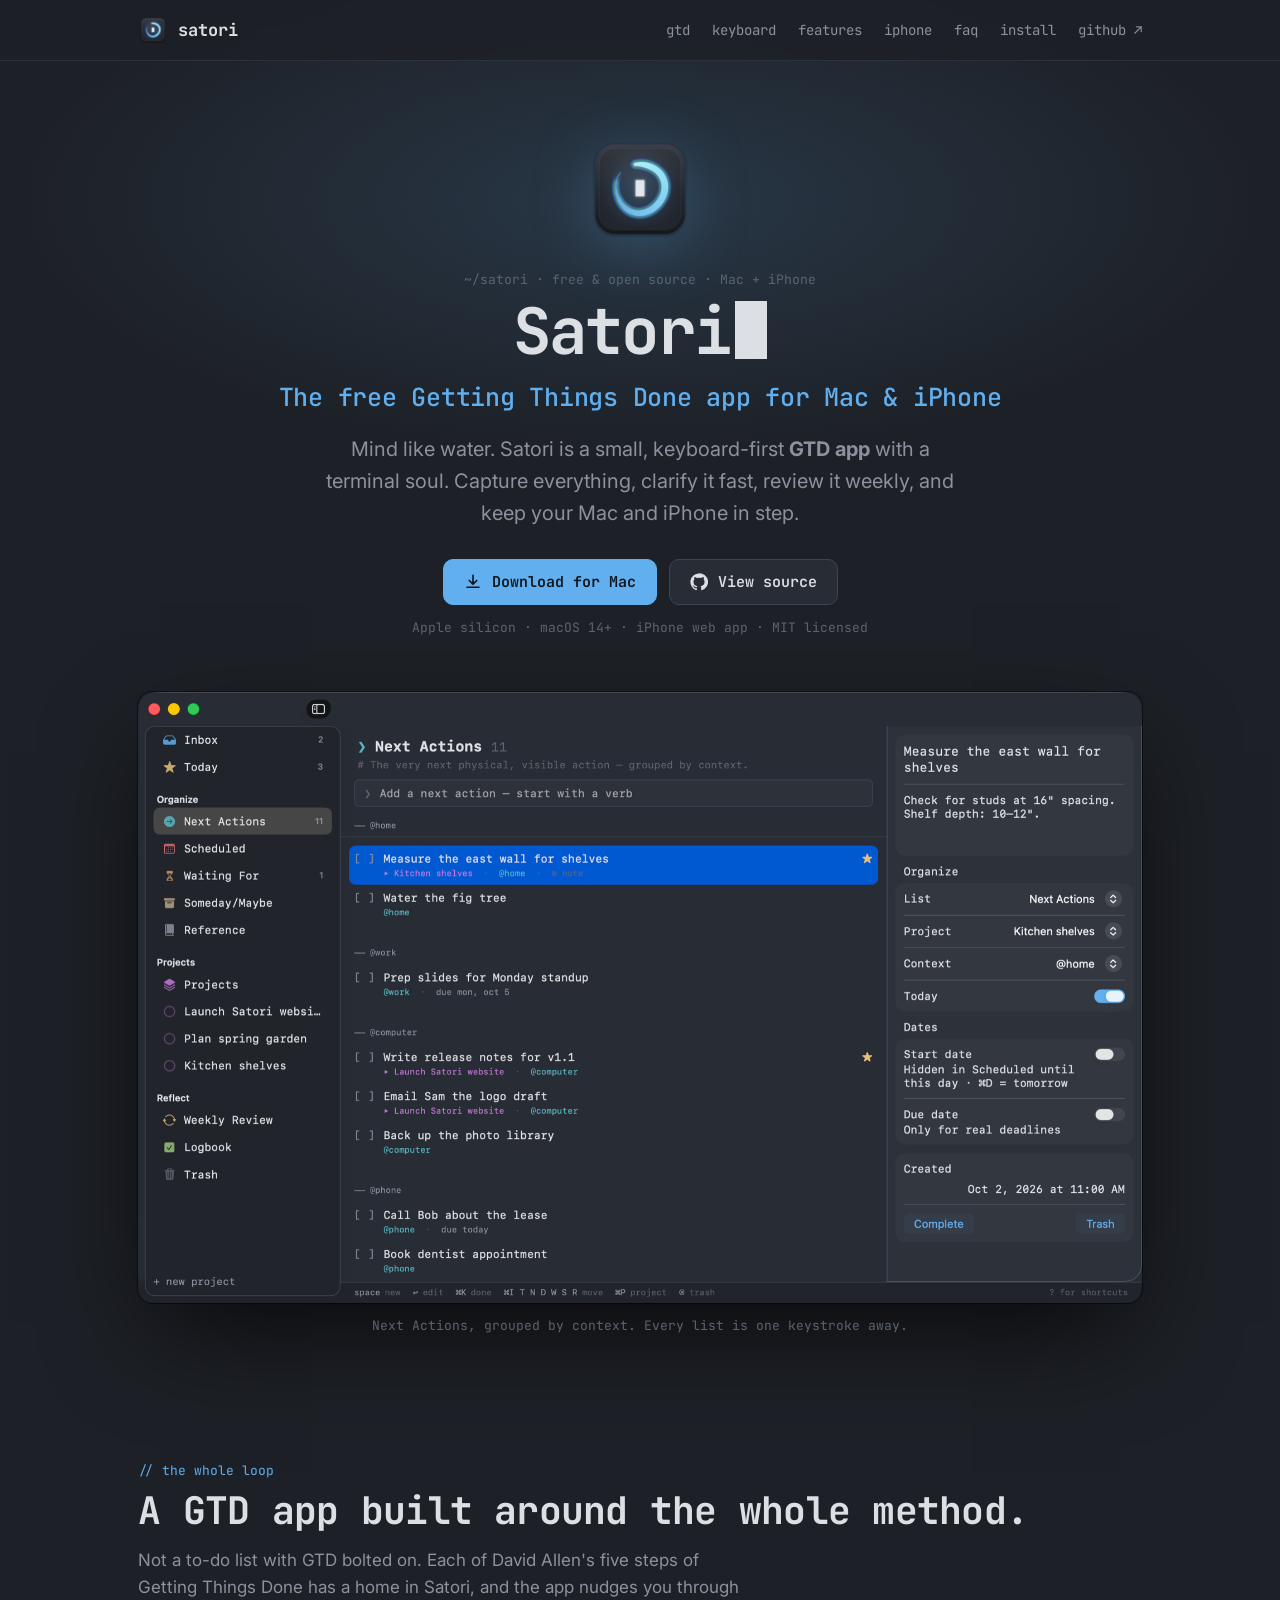
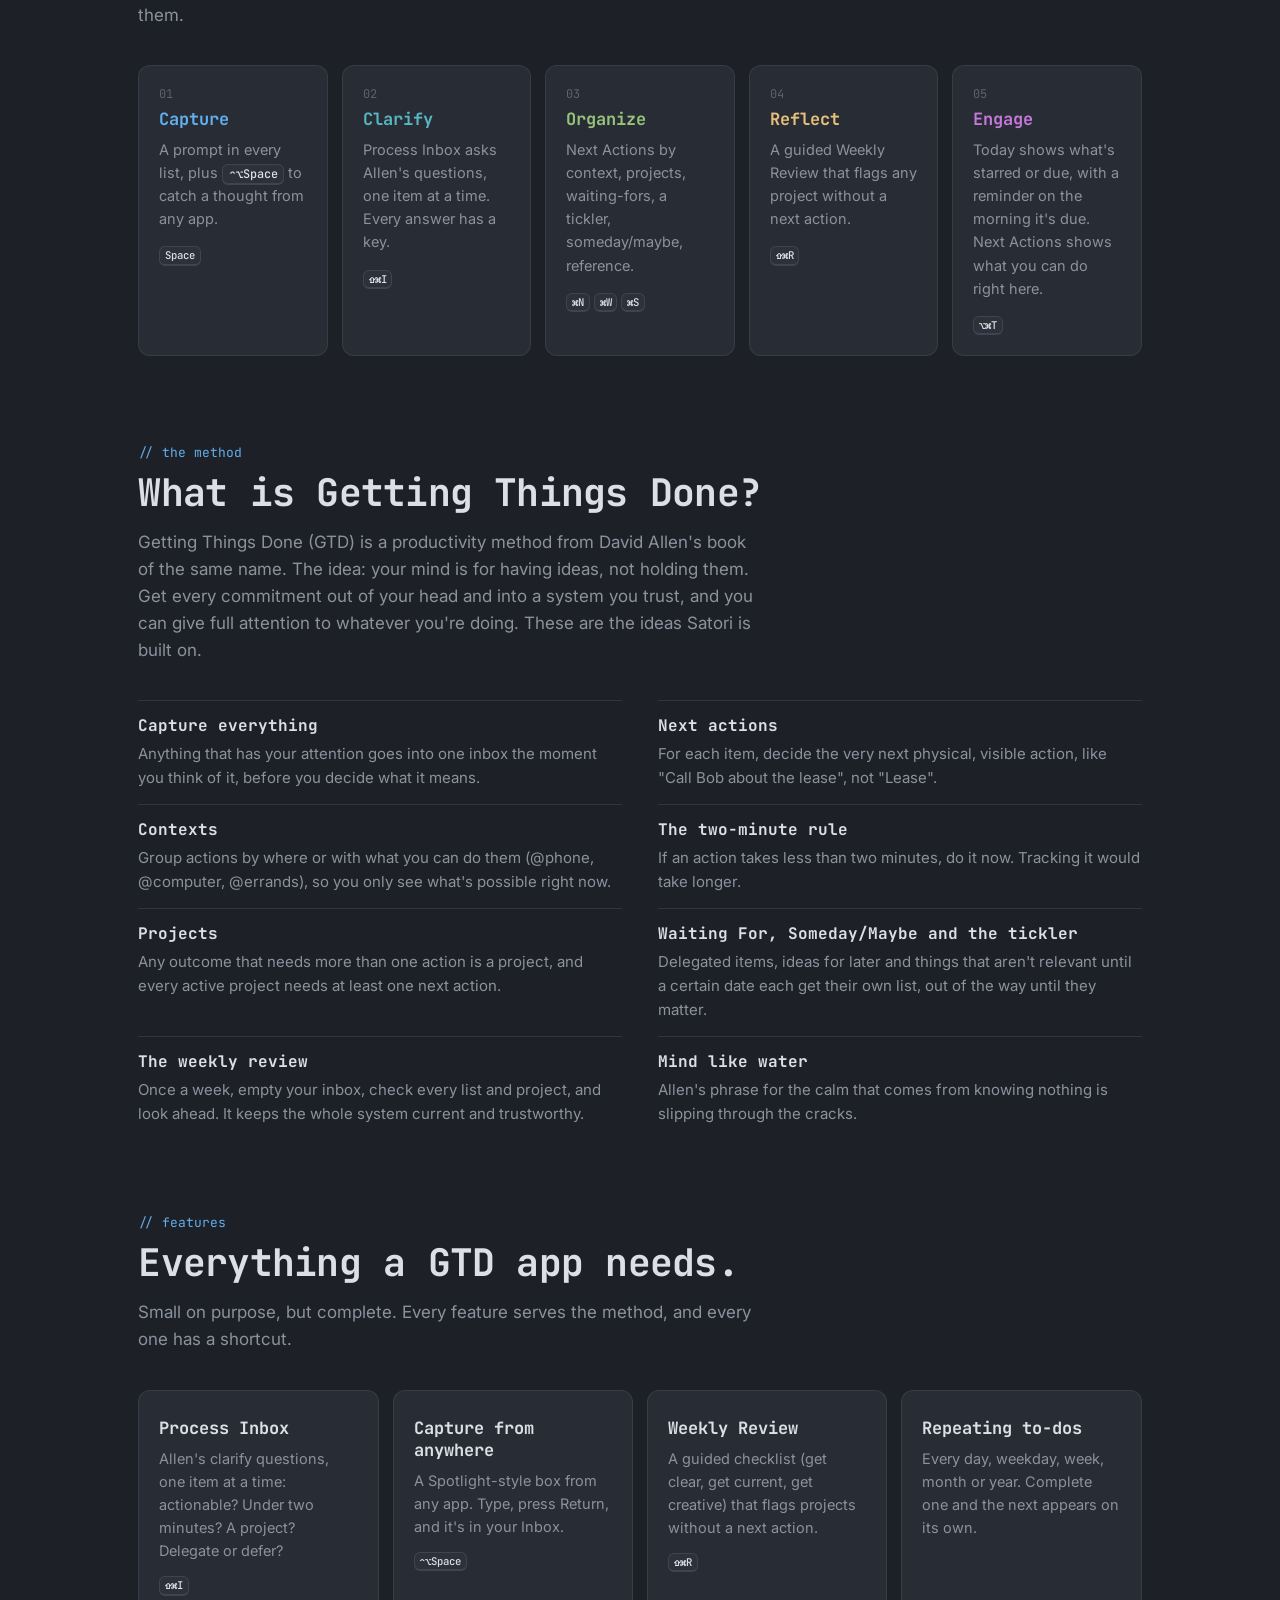
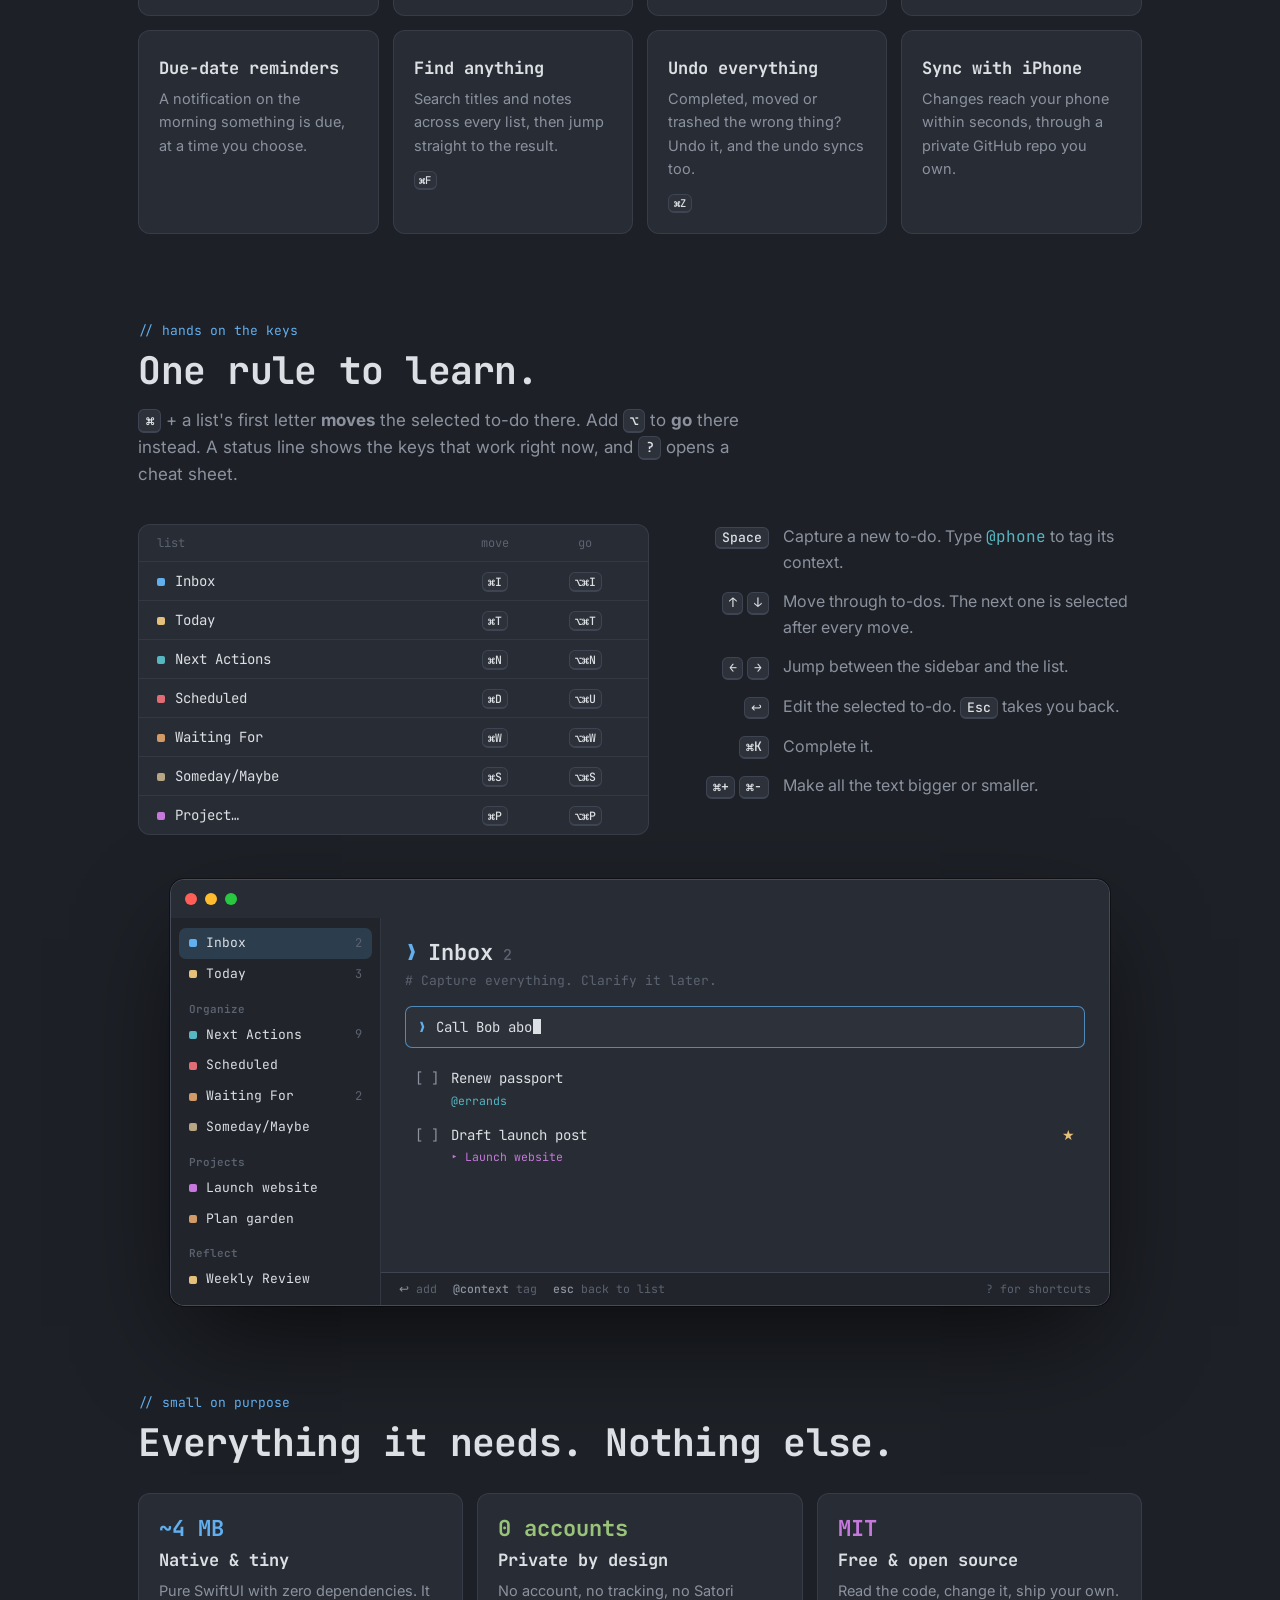
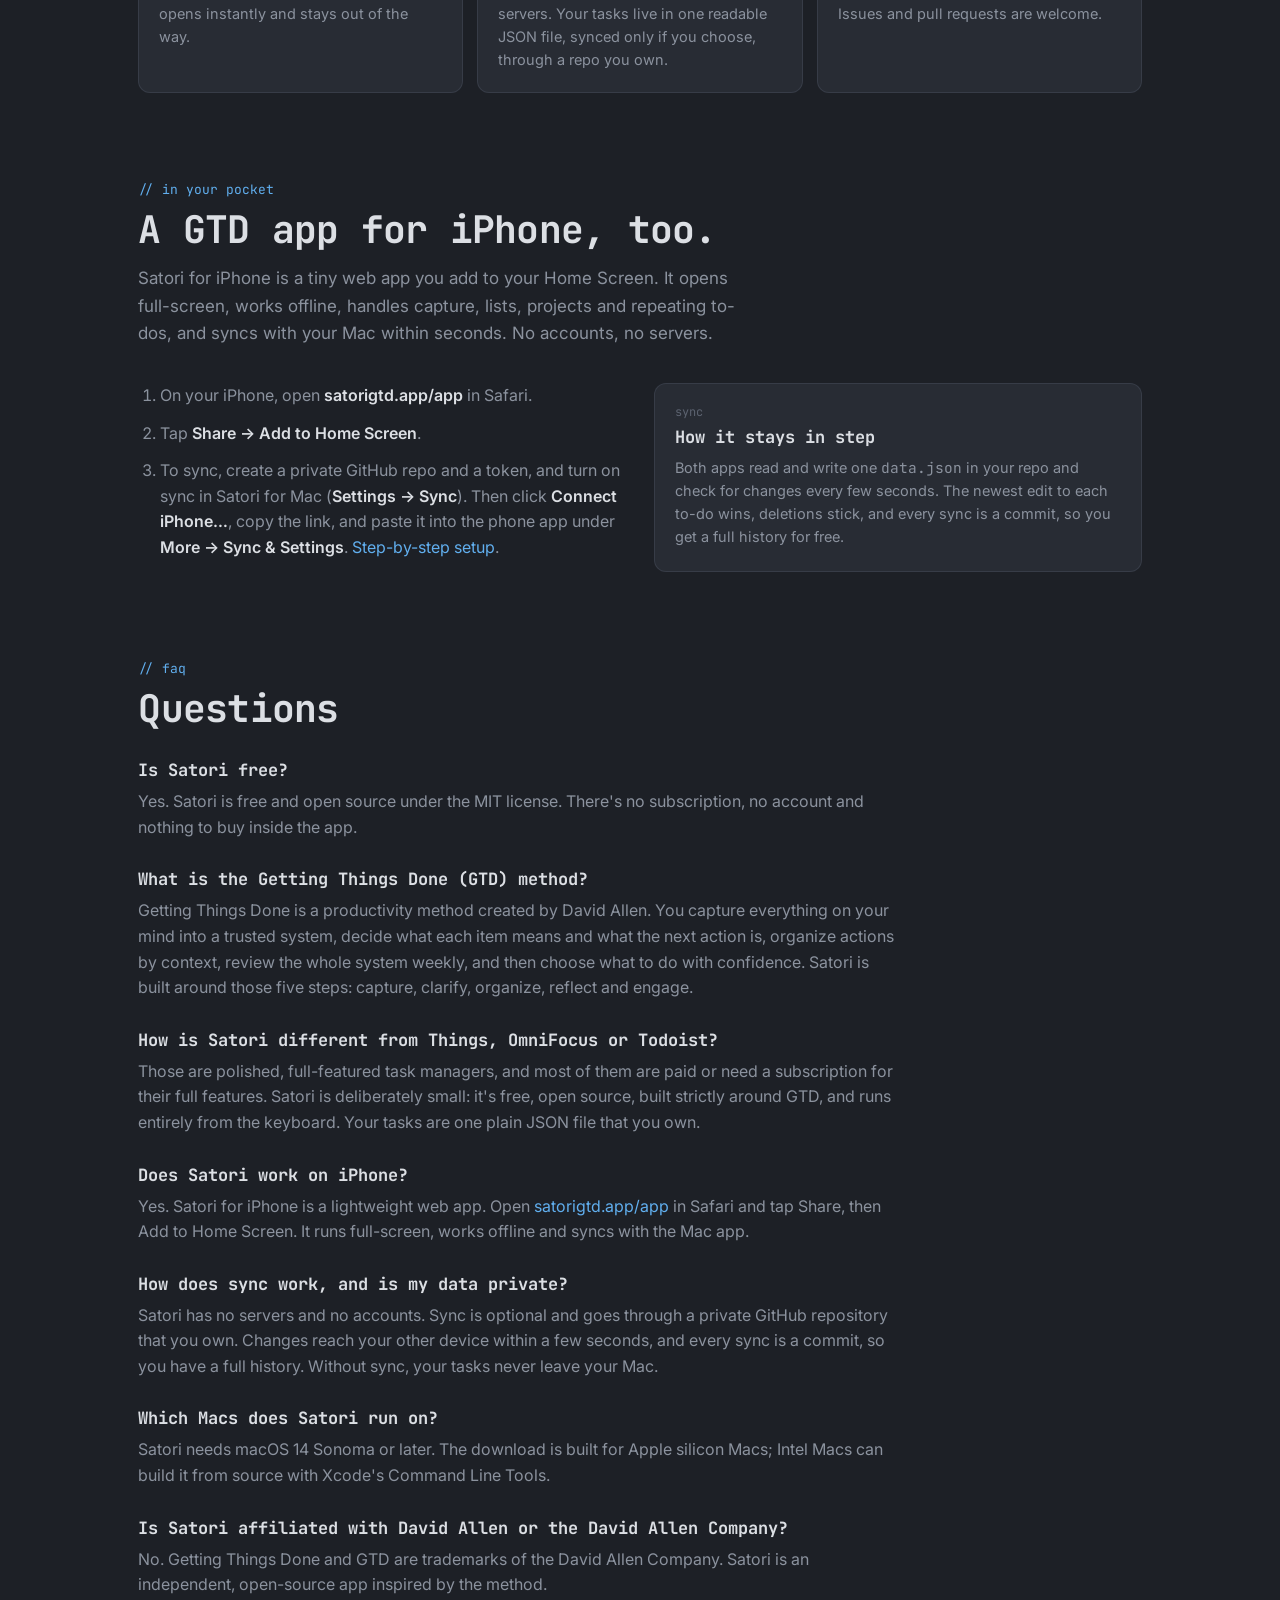
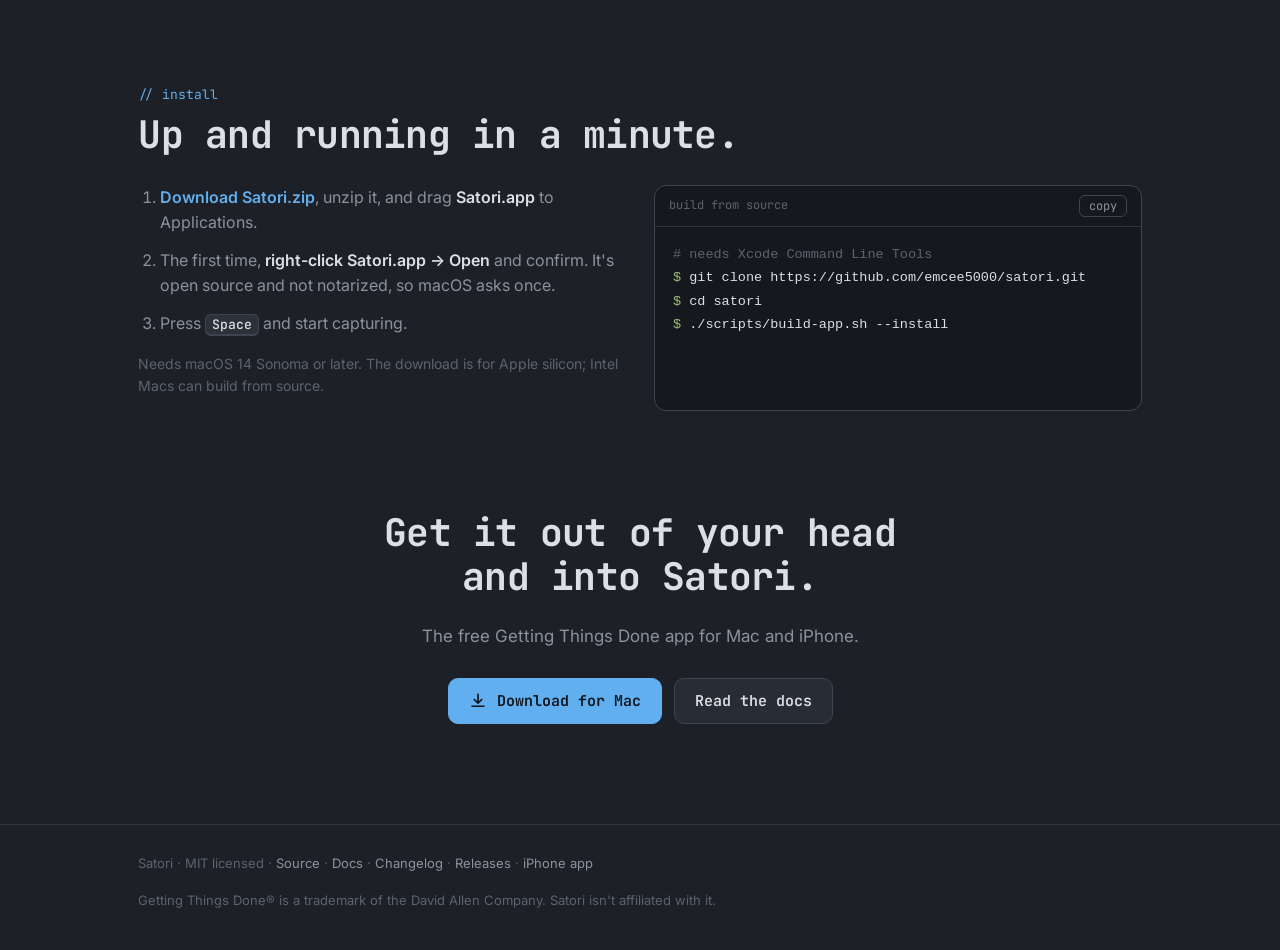
==== commit b1c460c5: "Move the website to satorigtd.app - Custom domain https://satorigtd.app (set in the Pages settings; " ====
--- a/site/index.html
+++ b/site/index.html
@@ -5,31 +5,31 @@
   <meta name="viewport" content="width=device-width, initial-scale=1">
   <title>Satori — Free Getting Things Done (GTD) App for Mac &amp; iPhone</title>
   <meta name="description" content="Satori is a free, open-source Getting Things Done (GTD) app for Mac and iPhone: inbox, next actions, projects, weekly review and reminders, all from the keyboard.">
-  <link rel="canonical" href="https://emcee5000.github.io/satori/">
+  <link rel="canonical" href="https://satorigtd.app/">
   <meta name="robots" content="index, follow, max-image-preview:large">
   <meta property="og:type" content="website">
   <meta property="og:site_name" content="Satori">
   <meta property="og:title" content="Satori — Free Getting Things Done (GTD) App for Mac &amp; iPhone">
   <meta property="og:description" content="A free, open-source, keyboard-first GTD app for Mac and iPhone. Capture everything, clarify it fast, and do a real weekly review.">
-  <meta property="og:url" content="https://emcee5000.github.io/satori/">
-  <meta property="og:image" content="https://emcee5000.github.io/satori/og.jpg">
+  <meta property="og:url" content="https://satorigtd.app/">
+  <meta property="og:image" content="https://satorigtd.app/og.jpg">
   <meta property="og:image:width" content="1200">
   <meta property="og:image:height" content="630">
   <meta property="og:image:alt" content="Satori, the free Getting Things Done app for Mac and iPhone, showing its Next Actions list">
   <meta name="twitter:card" content="summary_large_image">
   <meta name="twitter:title" content="Satori — Free Getting Things Done (GTD) App for Mac &amp; iPhone">
   <meta name="twitter:description" content="A free, open-source, keyboard-first GTD app for Mac and iPhone.">
-  <meta name="twitter:image" content="https://emcee5000.github.io/satori/og.jpg">
+  <meta name="twitter:image" content="https://satorigtd.app/og.jpg">
   <script type="application/ld+json">
 {
  "@context": "https://schema.org",
  "@graph": [
   {
    "@type": "SoftwareApplication",
-   "@id": "https://emcee5000.github.io/satori/#app",
+   "@id": "https://satorigtd.app/#app",
    "name": "Satori",
    "description": "A free, open-source, keyboard-first Getting Things Done (GTD) app for Mac, with an iPhone web app that syncs through your own private GitHub repo.",
-   "url": "https://emcee5000.github.io/satori/",
+   "url": "https://satorigtd.app/",
    "applicationCategory": "BusinessApplication",
    "applicationSubCategory": "Task manager",
    "operatingSystem": "macOS 14 or later, iOS (web app)",
@@ -40,8 +40,8 @@
    },
    "isAccessibleForFree": true,
    "downloadUrl": "https://github.com/emcee5000/satori/releases/latest/download/Satori.zip",
-   "screenshot": "https://emcee5000.github.io/satori/screenshot.png",
-   "image": "https://emcee5000.github.io/satori/icon.png",
+   "screenshot": "https://satorigtd.app/screenshot.png",
+   "image": "https://satorigtd.app/icon.png",
    "license": "https://opensource.org/licenses/MIT",
    "featureList": [
     "Inbox capture from any app (⌃⌥Space)",
@@ -69,16 +69,16 @@
   },
   {
    "@type": "WebSite",
-   "@id": "https://emcee5000.github.io/satori/#website",
-   "url": "https://emcee5000.github.io/satori/",
+   "@id": "https://satorigtd.app/#website",
+   "url": "https://satorigtd.app/",
    "name": "Satori",
    "about": {
-    "@id": "https://emcee5000.github.io/satori/#app"
+    "@id": "https://satorigtd.app/#app"
    }
   },
   {
    "@type": "FAQPage",
-   "@id": "https://emcee5000.github.io/satori/#faq",
+   "@id": "https://satorigtd.app/#faq",
    "mainEntity": [
     {
      "@type": "Question",
@@ -109,7 +109,7 @@
      "name": "Does Satori work on iPhone?",
      "acceptedAnswer": {
       "@type": "Answer",
-      "text": "Yes. Satori for iPhone is a lightweight web app. Open emcee5000.github.io/satori/app in Safari and tap Share, then Add to Home Screen. It runs full-screen, works offline and syncs with the Mac app."
+      "text": "Yes. Satori for iPhone is a lightweight web app. Open satorigtd.app/app in Safari and tap Share, then Add to Home Screen. It runs full-screen, works offline and syncs with the Mac app."
      }
     },
     {
@@ -552,7 +552,7 @@
     <div class="install">
       <div>
         <ol>
-          <li>On your iPhone, open <a href="app/"><strong>emcee5000.github.io/satori/app</strong></a> in Safari.</li>
+          <li>On your iPhone, open <a href="app/"><strong>satorigtd.app/app</strong></a> in Safari.</li>
           <li>Tap <strong>Share → Add to Home Screen</strong>.</li>
           <li>To sync, create a private GitHub repo and a token, and turn on sync in Satori for Mac
             (<strong>Settings → Sync</strong>). Then click <strong>Connect iPhone…</strong>, copy the link, and paste it
@@ -581,7 +581,7 @@
       <h3>How is Satori different from Things, OmniFocus or Todoist?</h3>
       <p>Those are polished, full-featured task managers, and most of them are paid or need a subscription for their full features. Satori is deliberately small: it's free, open source, built strictly around GTD, and runs entirely from the keyboard. Your tasks are one plain JSON file that you own.</p>
       <h3>Does Satori work on iPhone?</h3>
-      <p>Yes. Satori for iPhone is a lightweight web app. Open <a href="app/">emcee5000.github.io/satori/app</a> in Safari and tap Share, then Add to Home Screen. It runs full-screen, works offline and syncs with the Mac app.</p>
+      <p>Yes. Satori for iPhone is a lightweight web app. Open <a href="app/">satorigtd.app/app</a> in Safari and tap Share, then Add to Home Screen. It runs full-screen, works offline and syncs with the Mac app.</p>
       <h3>How does sync work, and is my data private?</h3>
       <p>Satori has no servers and no accounts. Sync is optional and goes through a private GitHub repository that you own. Changes reach your other device within a few seconds, and every sync is a commit, so you have a full history. Without sync, your tasks never leave your Mac.</p>
       <h3>Which Macs does Satori run on?</h3>
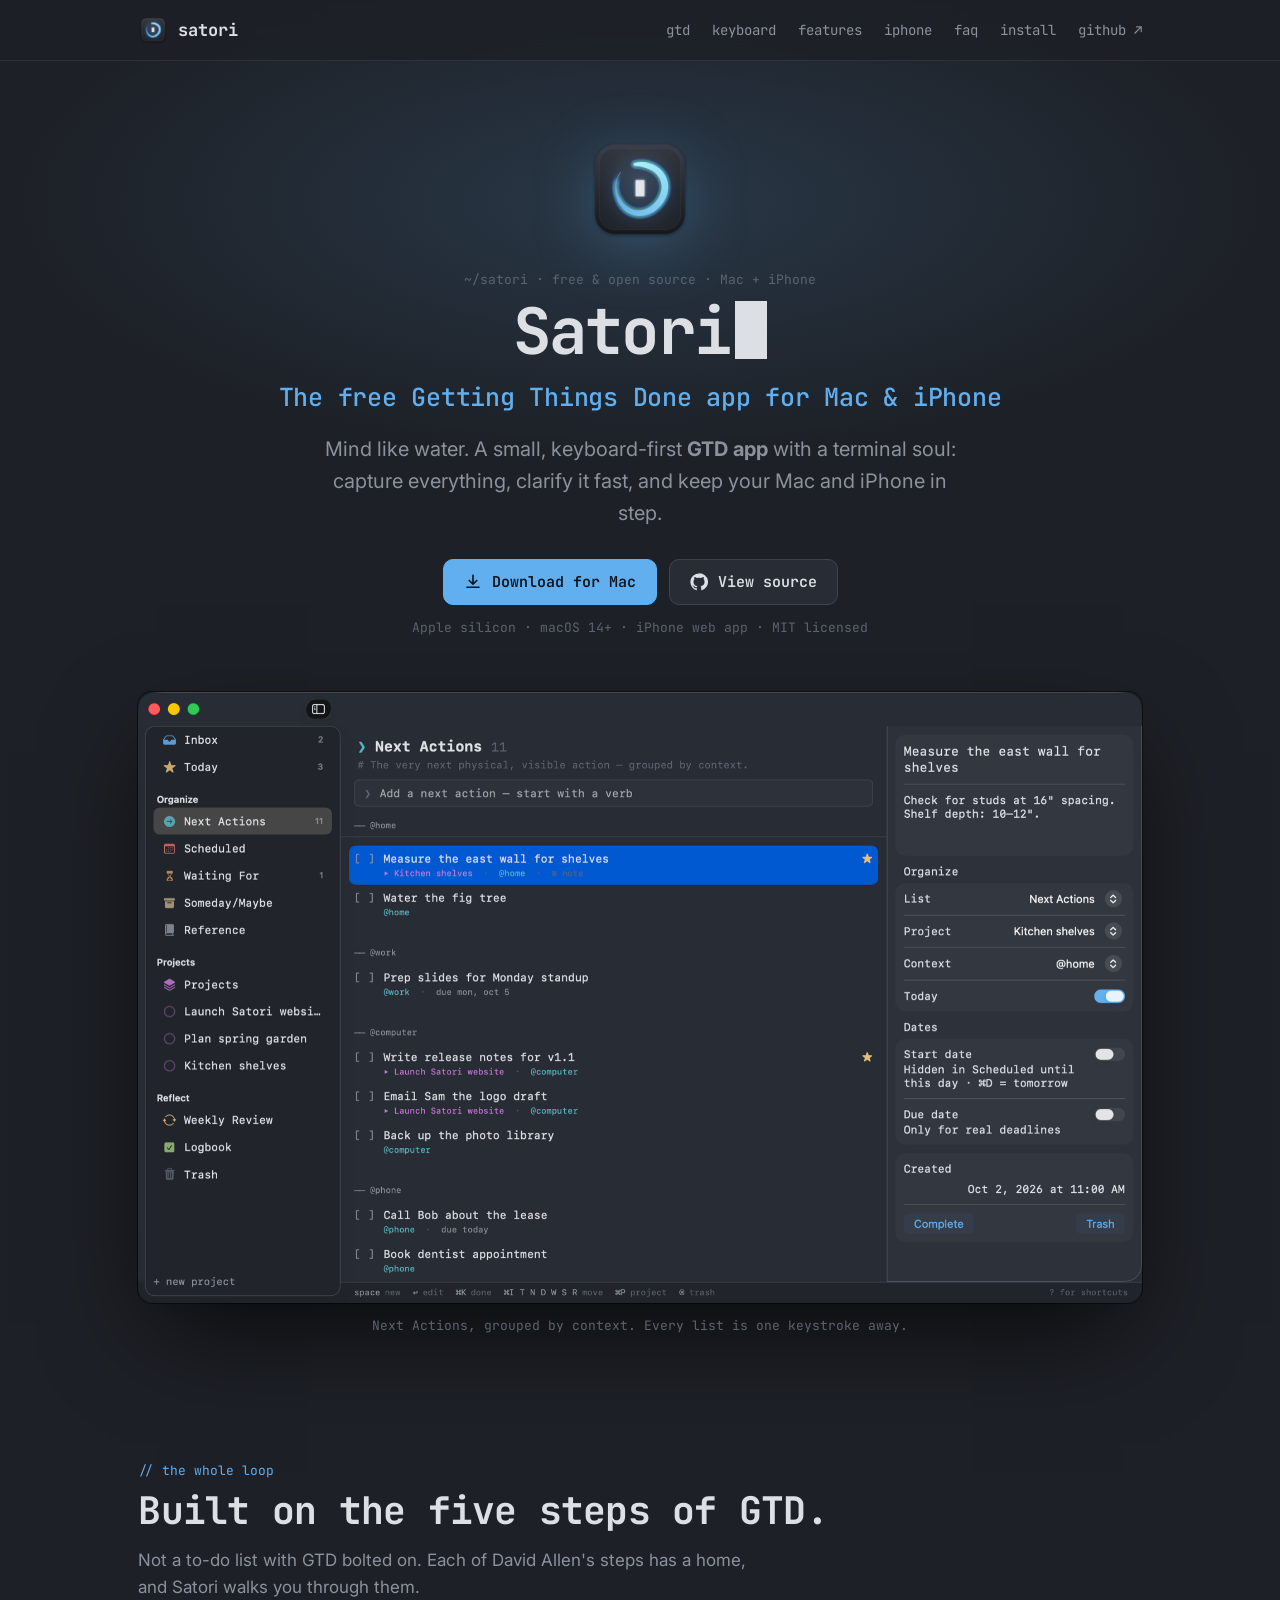
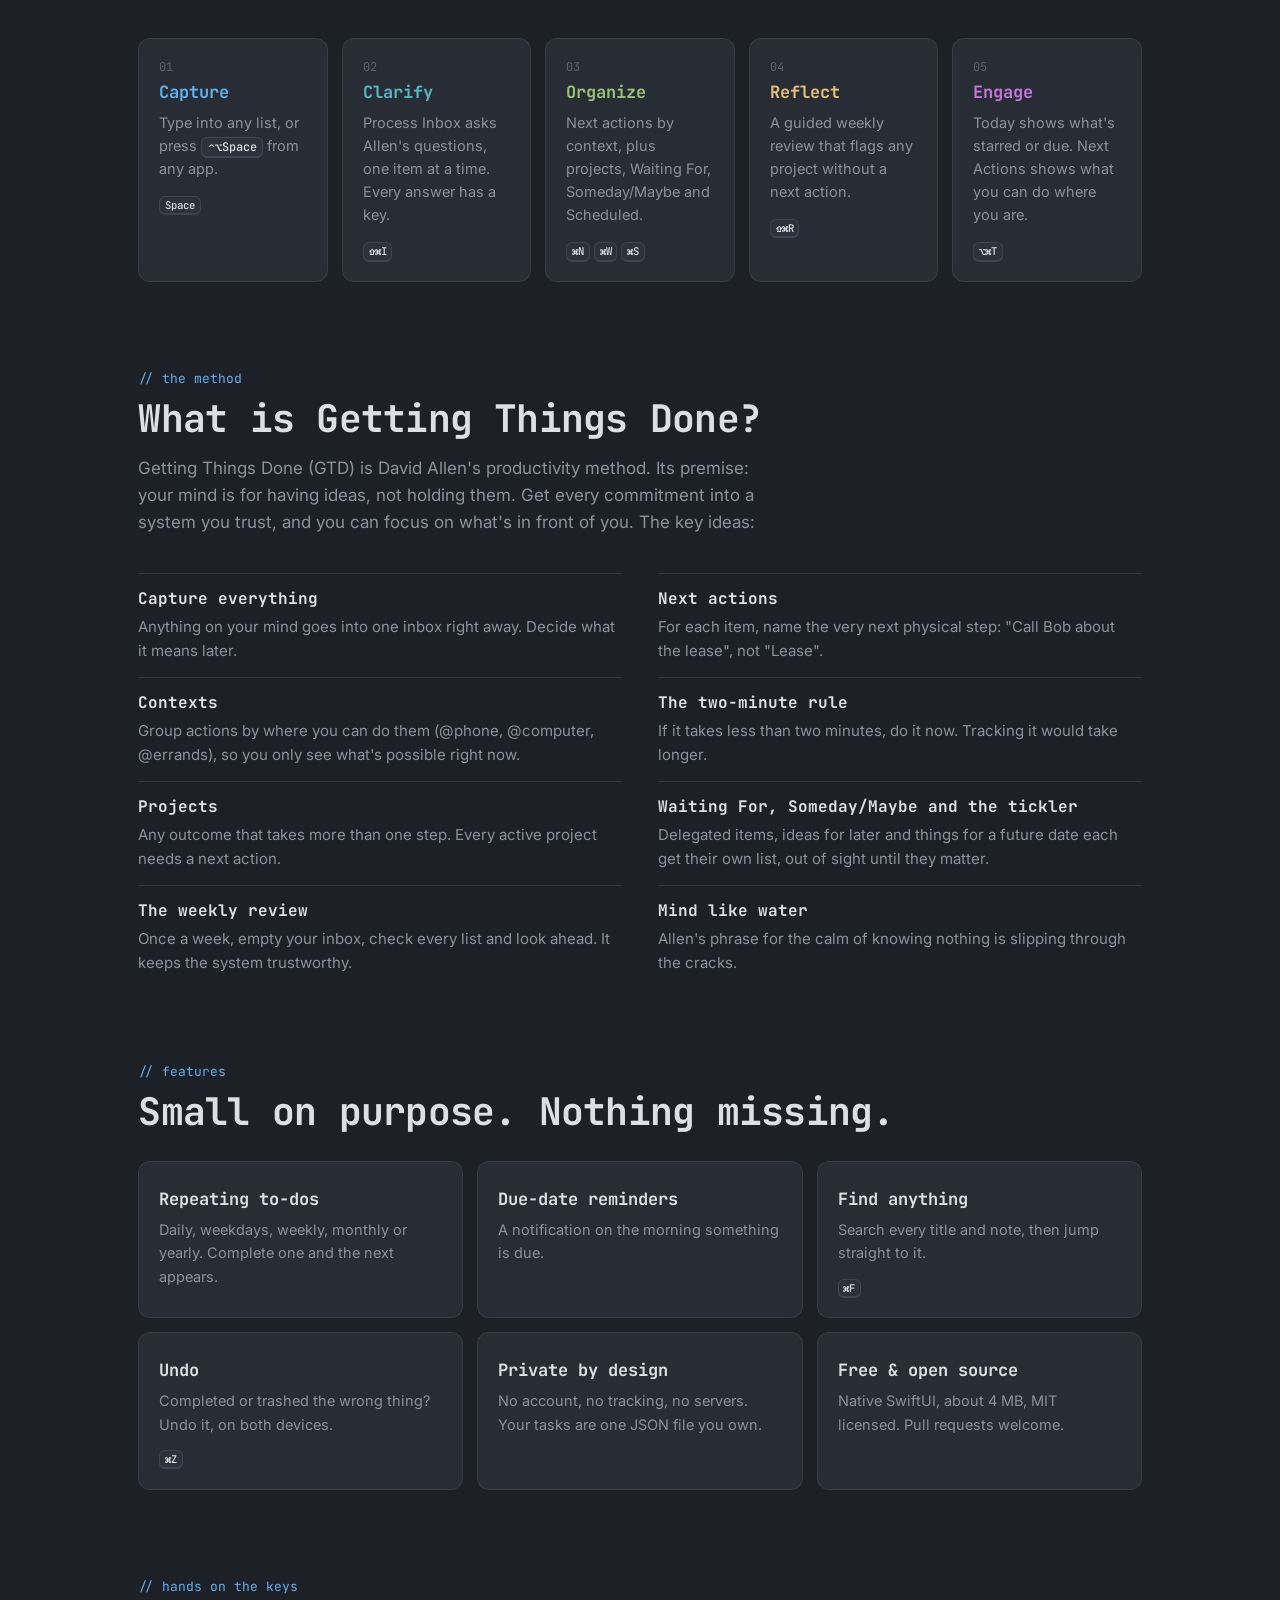
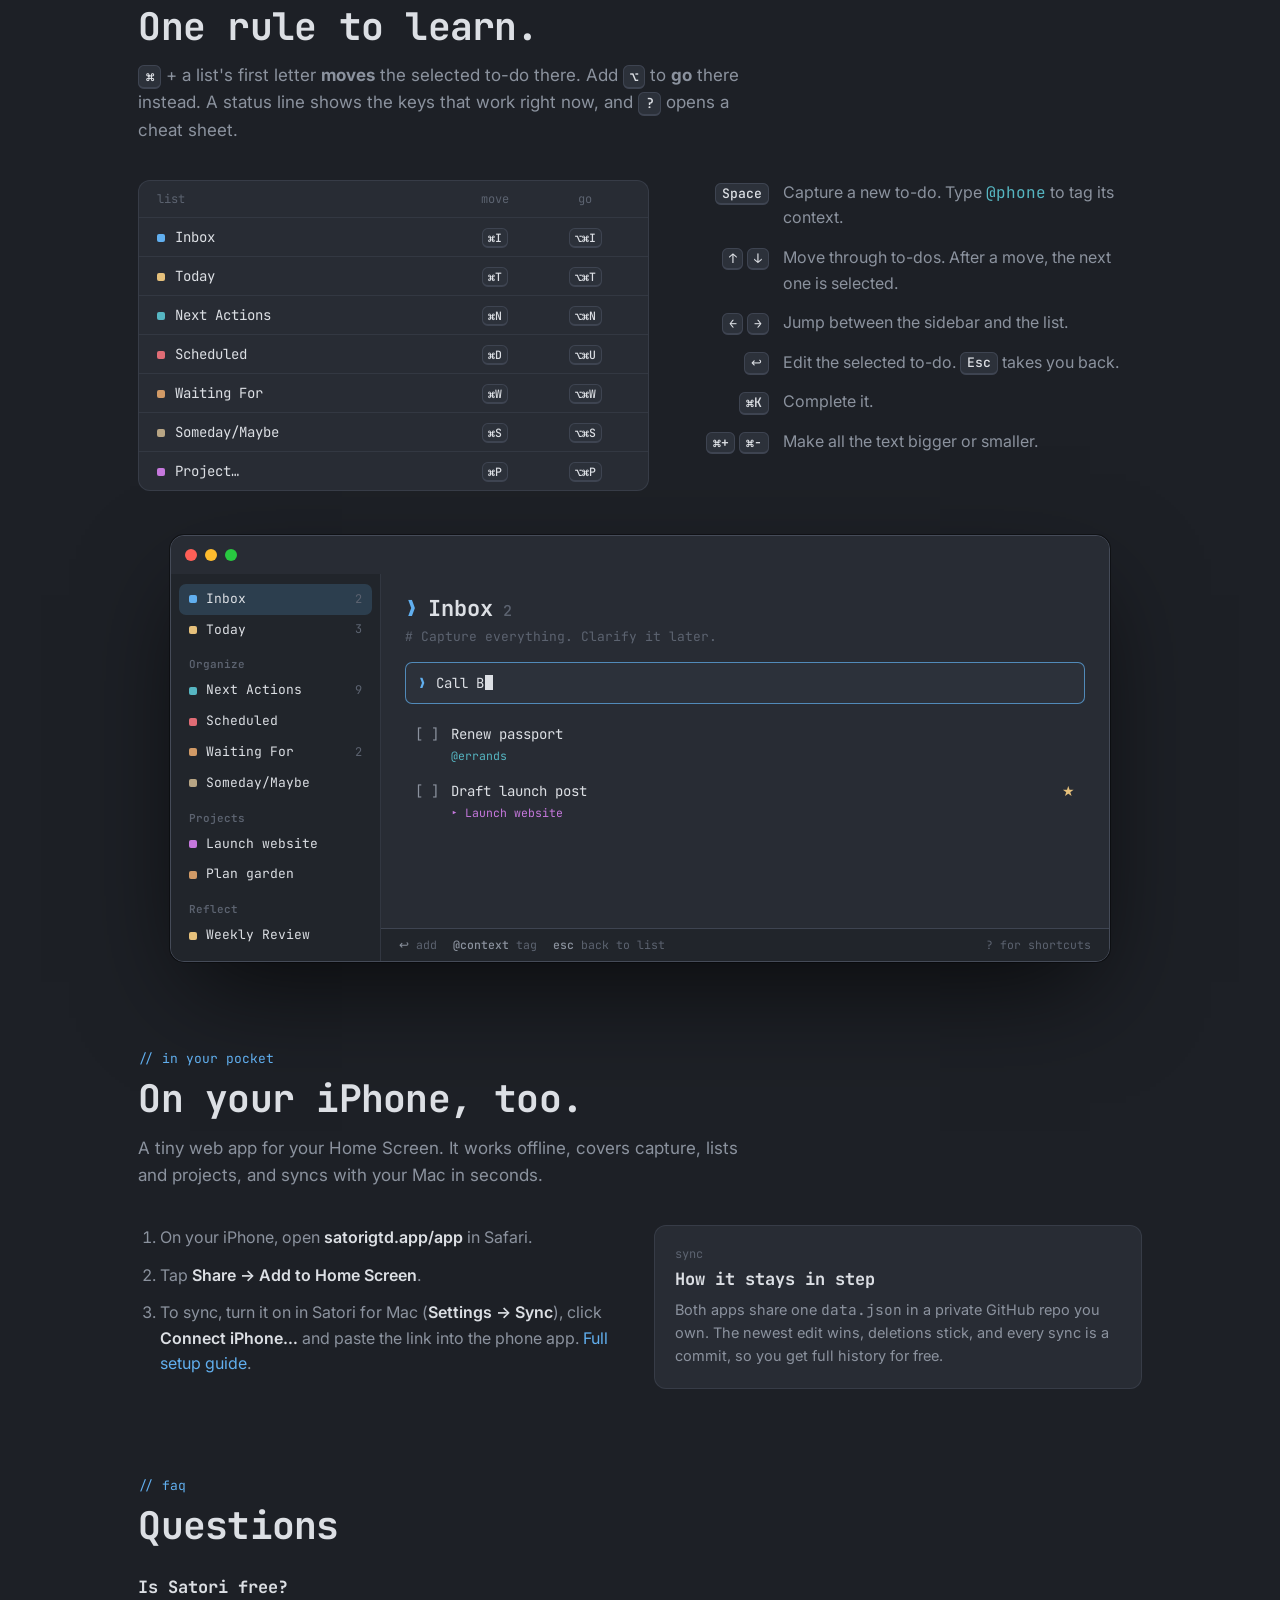
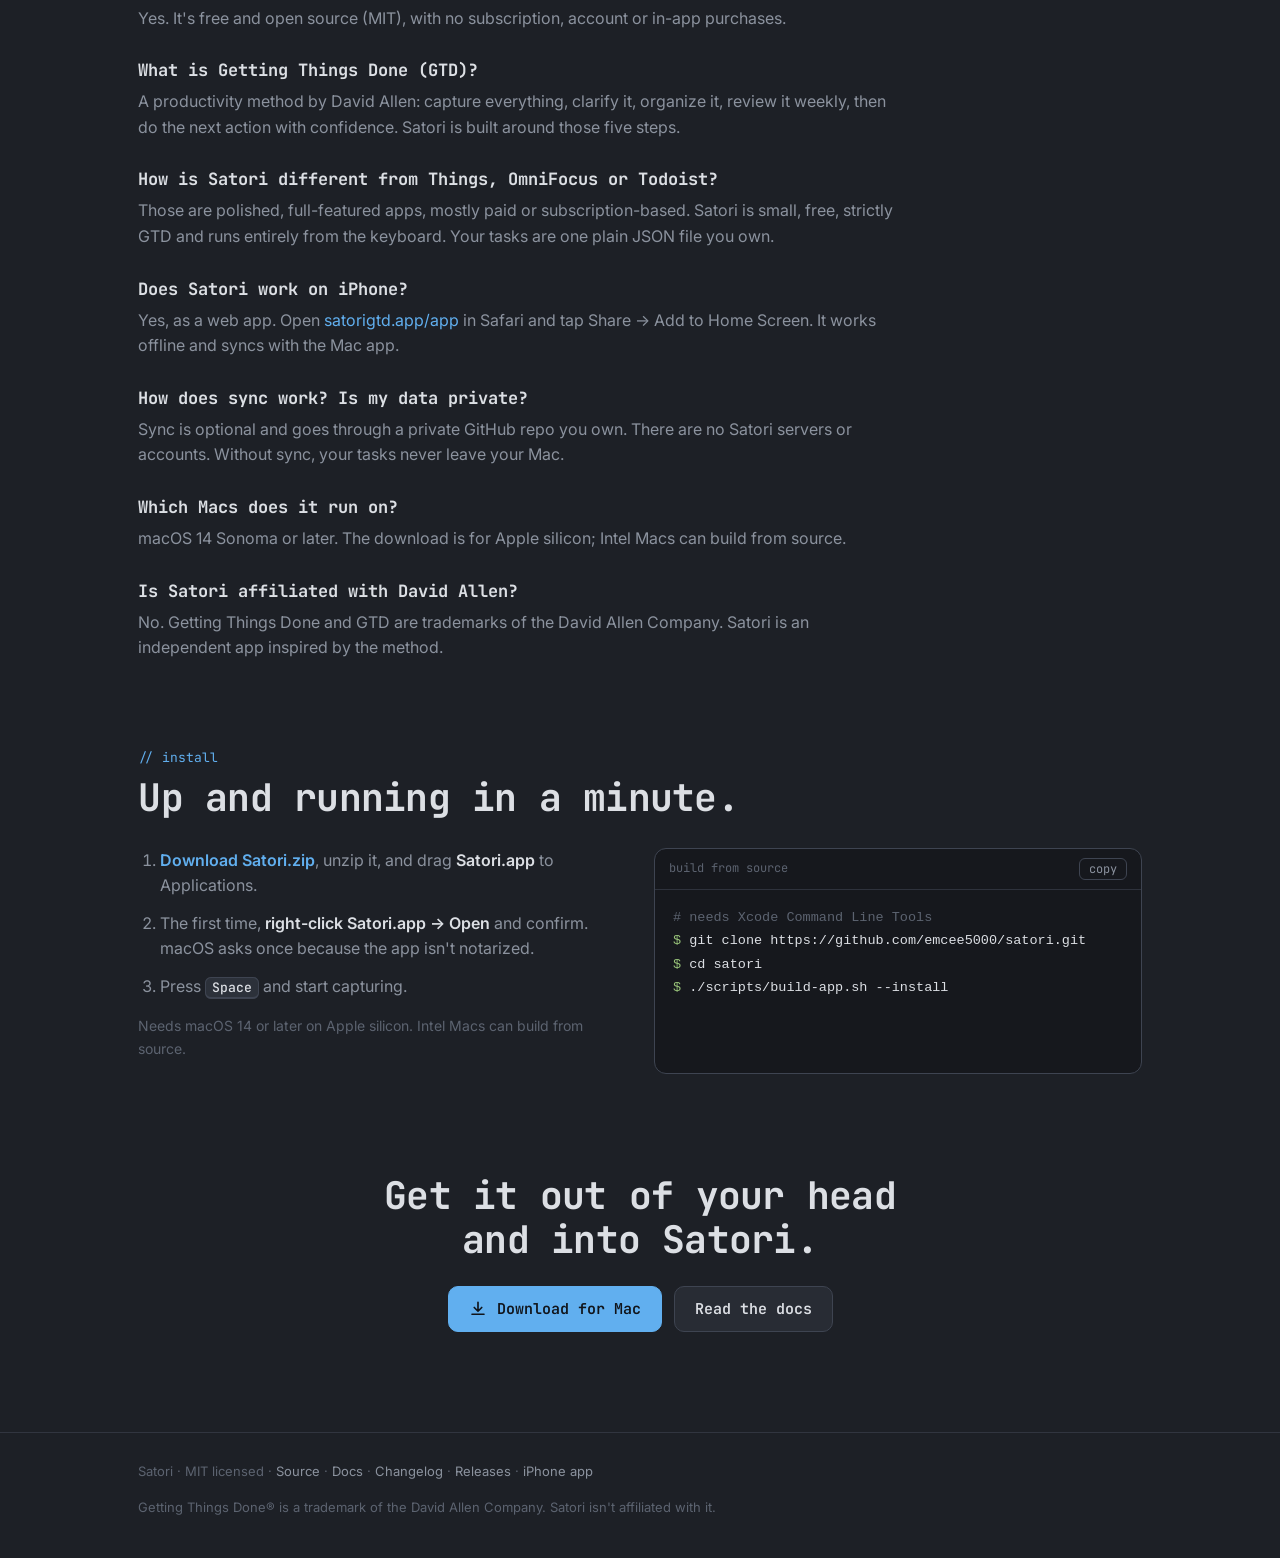
==== commit 35401d77: "Tighten the website copy Cut repetition (capture, inbox processing and the weekly review were each d" ====
--- a/site/index.html
+++ b/site/index.html
@@ -85,15 +85,15 @@
      "name": "Is Satori free?",
      "acceptedAnswer": {
       "@type": "Answer",
-      "text": "Yes. Satori is free and open source under the MIT license. There's no subscription, no account and nothing to buy inside the app."
+      "text": "Yes. It's free and open source (MIT), with no subscription, account or in-app purchases."
      }
     },
     {
      "@type": "Question",
-     "name": "What is the Getting Things Done (GTD) method?",
+     "name": "What is Getting Things Done (GTD)?",
      "acceptedAnswer": {
       "@type": "Answer",
-      "text": "Getting Things Done is a productivity method created by David Allen. You capture everything on your mind into a trusted system, decide what each item means and what the next action is, organize actions by context, review the whole system weekly, and then choose what to do with confidence. Satori is built around those five steps: capture, clarify, organize, reflect and engage."
+      "text": "A productivity method by David Allen: capture everything, clarify it, organize it, review it weekly, then do the next action with confidence. Satori is built around those five steps."
      }
     },
     {
@@ -101,7 +101,7 @@
      "name": "How is Satori different from Things, OmniFocus or Todoist?",
      "acceptedAnswer": {
       "@type": "Answer",
-      "text": "Those are polished, full-featured task managers, and most of them are paid or need a subscription for their full features. Satori is deliberately small: it's free, open source, built strictly around GTD, and runs entirely from the keyboard. Your tasks are one plain JSON file that you own."
+      "text": "Those are polished, full-featured apps, mostly paid or subscription-based. Satori is small, free, strictly GTD and runs entirely from the keyboard. Your tasks are one plain JSON file you own."
      }
     },
     {
@@ -109,31 +109,31 @@
      "name": "Does Satori work on iPhone?",
      "acceptedAnswer": {
       "@type": "Answer",
-      "text": "Yes. Satori for iPhone is a lightweight web app. Open satorigtd.app/app in Safari and tap Share, then Add to Home Screen. It runs full-screen, works offline and syncs with the Mac app."
+      "text": "Yes, as a web app. Open satorigtd.app/app in Safari and tap Share → Add to Home Screen. It works offline and syncs with the Mac app."
      }
     },
     {
      "@type": "Question",
-     "name": "How does sync work, and is my data private?",
+     "name": "How does sync work? Is my data private?",
      "acceptedAnswer": {
       "@type": "Answer",
-      "text": "Satori has no servers and no accounts. Sync is optional and goes through a private GitHub repository that you own. Changes reach your other device within a few seconds, and every sync is a commit, so you have a full history. Without sync, your tasks never leave your Mac."
+      "text": "Sync is optional and goes through a private GitHub repo you own. There are no Satori servers or accounts. Without sync, your tasks never leave your Mac."
      }
     },
     {
      "@type": "Question",
-     "name": "Which Macs does Satori run on?",
+     "name": "Which Macs does it run on?",
      "acceptedAnswer": {
       "@type": "Answer",
-      "text": "Satori needs macOS 14 Sonoma or later. The download is built for Apple silicon Macs; Intel Macs can build it from source with Xcode's Command Line Tools."
+      "text": "macOS 14 Sonoma or later. The download is for Apple silicon; Intel Macs can build from source."
      }
     },
     {
      "@type": "Question",
-     "name": "Is Satori affiliated with David Allen or the David Allen Company?",
+     "name": "Is Satori affiliated with David Allen?",
      "acceptedAnswer": {
       "@type": "Answer",
-      "text": "No. Getting Things Done and GTD are trademarks of the David Allen Company. Satori is an independent, open-source app inspired by the method."
+      "text": "No. Getting Things Done and GTD are trademarks of the David Allen Company. Satori is an independent app inspired by the method."
      }
     }
    ]
@@ -324,10 +324,6 @@
     .keylist li .k { min-width: 92px; text-align: right; }
     @media (max-width: 820px) { .keys { grid-template-columns: 1fr; } }
 
-    .trio { display: grid; grid-template-columns: repeat(3, 1fr); gap: 14px; }
-    .trio .card h3 { color: var(--text); }
-    .trio .card .glyph { font: 700 22px var(--mono); }
-    @media (max-width: 820px) { .trio { grid-template-columns: 1fr; } }
 
     .install { display: grid; grid-template-columns: 1fr 1fr; gap: 28px; }
     .install ol { margin: 0; padding-left: 22px; color: var(--dim); }
@@ -342,7 +338,7 @@
     .note { font-size: 14px; color: var(--faint); margin-top: 16px; }
     @media (max-width: 820px) { .install { grid-template-columns: 1fr; } }
 
-    .features { display: grid; grid-template-columns: repeat(4, 1fr); gap: 14px; }
+    .features { display: grid; grid-template-columns: repeat(3, 1fr); gap: 14px; margin-top: 28px; }
     .features .card h3 { color: var(--text); }
     .features .card .key { margin-top: 12px; }
     @media (max-width: 960px) { .features { grid-template-columns: repeat(2, 1fr); } }
@@ -392,8 +388,8 @@
     <p class="eyebrow">~/satori  ·  free &amp; open source  ·  Mac + iPhone</p>
     <h1>Satori<span class="cursor" aria-hidden="true"></span>
       <span class="tag">The free Getting Things Done app for Mac &amp; iPhone</span></h1>
-    <p class="lede">Mind like water. Satori is a small, keyboard-first <strong>GTD app</strong> with a terminal soul.
-      Capture everything, clarify it fast, review it weekly, and keep your Mac and iPhone in step.</p>
+    <p class="lede">Mind like water. A small, keyboard-first <strong>GTD app</strong> with a terminal soul:
+      capture everything, clarify it fast, and keep your Mac and iPhone in step.</p>
     <div class="cta">
       <a class="btn primary" id="download" href="https://github.com/emcee5000/satori/releases/latest/download/Satori.zip">
         <svg viewBox="0 0 24 24" fill="none" stroke="currentColor" stroke-width="2.2" stroke-linecap="round" stroke-linejoin="round" aria-hidden="true"><path d="M12 3v12m0 0-5-5m5 5 5-5M4 19h16"/></svg>
@@ -417,57 +413,51 @@
 
   <section id="gtd">
     <p class="kicker">// the whole loop</p>
-    <h2>A GTD app built around the whole method.</h2>
-    <p class="sub">Not a to-do list with GTD bolted on. Each of David Allen's five steps of Getting Things Done has a
-      home in Satori, and the app nudges you through them.</p>
+    <h2>Built on the five steps of GTD.</h2>
+    <p class="sub">Not a to-do list with GTD bolted on. Each of David Allen's steps has a home, and Satori walks you
+      through them.</p>
     <div class="loop">
-      <div class="card"><div class="step">01</div><h3 style="color:var(--blue)">Capture</h3><p>A prompt in every list, plus <kbd>⌃⌥Space</kbd> to catch a thought from any app.</p><div class="key"><kbd>Space</kbd></div></div>
+      <div class="card"><div class="step">01</div><h3 style="color:var(--blue)">Capture</h3><p>Type into any list, or press <kbd>⌃⌥Space</kbd> from any app.</p><div class="key"><kbd>Space</kbd></div></div>
       <div class="card"><div class="step">02</div><h3 style="color:var(--cyan)">Clarify</h3><p>Process Inbox asks Allen's questions, one item at a time. Every answer has a key.</p><div class="key"><kbd>⇧⌘I</kbd></div></div>
-      <div class="card"><div class="step">03</div><h3 style="color:var(--green)">Organize</h3><p>Next Actions by context, projects, waiting-fors, a tickler, someday/maybe, reference.</p><div class="key"><kbd>⌘N</kbd> <kbd>⌘W</kbd> <kbd>⌘S</kbd></div></div>
-      <div class="card"><div class="step">04</div><h3 style="color:var(--yellow)">Reflect</h3><p>A guided Weekly Review that flags any project without a next action.</p><div class="key"><kbd>⇧⌘R</kbd></div></div>
-      <div class="card"><div class="step">05</div><h3 style="color:var(--magenta)">Engage</h3><p>Today shows what's starred or due, with a reminder on the morning it's due. Next Actions shows what you can do right here.</p><div class="key"><kbd>⌥⌘T</kbd></div></div>
+      <div class="card"><div class="step">03</div><h3 style="color:var(--green)">Organize</h3><p>Next actions by context, plus projects, Waiting For, Someday/Maybe and Scheduled.</p><div class="key"><kbd>⌘N</kbd> <kbd>⌘W</kbd> <kbd>⌘S</kbd></div></div>
+      <div class="card"><div class="step">04</div><h3 style="color:var(--yellow)">Reflect</h3><p>A guided weekly review that flags any project without a next action.</p><div class="key"><kbd>⇧⌘R</kbd></div></div>
+      <div class="card"><div class="step">05</div><h3 style="color:var(--magenta)">Engage</h3><p>Today shows what's starred or due. Next Actions shows what you can do where you are.</p><div class="key"><kbd>⌥⌘T</kbd></div></div>
     </div>
   </section>
 
   <section id="what-is-gtd">
     <p class="kicker">// the method</p>
     <h2>What is Getting Things Done?</h2>
-    <p class="sub">Getting Things Done (GTD) is a productivity method from David Allen's book of the same name. The idea:
-      your mind is for having ideas, not holding them. Get every commitment out of your head and into a system you
-      trust, and you can give full attention to whatever you're doing. These are the ideas Satori is built on.</p>
+    <p class="sub">Getting Things Done (GTD) is David Allen's productivity method. Its premise: your mind is for having
+      ideas, not holding them. Get every commitment into a system you trust, and you can focus on what's in front of
+      you. The key ideas:</p>
     <dl class="explain">
-      <div><dt>Capture everything</dt><dd>Anything that has your attention goes into one inbox the moment you think of
-        it, before you decide what it means.</dd></div>
-      <div><dt>Next actions</dt><dd>For each item, decide the very next physical, visible action, like "Call Bob about the
-        lease", not "Lease".</dd></div>
-      <div><dt>Contexts</dt><dd>Group actions by where or with what you can do them (@phone, @computer, @errands), so you
-        only see what's possible right now.</dd></div>
-      <div><dt>The two-minute rule</dt><dd>If an action takes less than two minutes, do it now. Tracking it would take
-        longer.</dd></div>
-      <div><dt>Projects</dt><dd>Any outcome that needs more than one action is a project, and every active project
-        needs at least one next action.</dd></div>
-      <div><dt>Waiting For, Someday/Maybe and the tickler</dt><dd>Delegated items, ideas for later and things that
-        aren't relevant until a certain date each get their own list, out of the way until they matter.</dd></div>
-      <div><dt>The weekly review</dt><dd>Once a week, empty your inbox, check every list and project, and look ahead. It
-        keeps the whole system current and trustworthy.</dd></div>
-      <div><dt>Mind like water</dt><dd>Allen's phrase for the calm that comes from knowing nothing is slipping through
-        the cracks.</dd></div>
+      <div><dt>Capture everything</dt><dd>Anything on your mind goes into one inbox right away. Decide what it means later.</dd></div>
+      <div><dt>Next actions</dt><dd>For each item, name the very next physical step: "Call Bob about the lease", not
+        "Lease".</dd></div>
+      <div><dt>Contexts</dt><dd>Group actions by where you can do them (@phone, @computer, @errands), so you only see
+        what's possible right now.</dd></div>
+      <div><dt>The two-minute rule</dt><dd>If it takes less than two minutes, do it now. Tracking it would take longer.</dd></div>
+      <div><dt>Projects</dt><dd>Any outcome that takes more than one step. Every active project needs a next
+        action.</dd></div>
+      <div><dt>Waiting For, Someday/Maybe and the tickler</dt><dd>Delegated items, ideas for later and things for a future date each get their own
+        list, out of sight until they matter.</dd></div>
+      <div><dt>The weekly review</dt><dd>Once a week, empty your inbox, check every list and look ahead. It keeps the system
+        trustworthy.</dd></div>
+      <div><dt>Mind like water</dt><dd>Allen's phrase for the calm of knowing nothing is slipping through the cracks.</dd></div>
     </dl>
   </section>
 
   <section id="features">
     <p class="kicker">// features</p>
-    <h2>Everything a GTD app needs.</h2>
-    <p class="sub">Small on purpose, but complete. Every feature serves the method, and every one has a shortcut.</p>
+    <h2>Small on purpose. Nothing missing.</h2>
     <div class="features">
-      <div class="card"><h3>Process Inbox</h3><p>Allen's clarify questions, one item at a time: actionable? Under two minutes? A project? Delegate or defer?</p><div class="key"><kbd>⇧⌘I</kbd></div></div>
-      <div class="card"><h3>Capture from anywhere</h3><p>A Spotlight-style box from any app. Type, press Return, and it's in your Inbox.</p><div class="key"><kbd>⌃⌥Space</kbd></div></div>
-      <div class="card"><h3>Weekly Review</h3><p>A guided checklist (get clear, get current, get creative) that flags projects without a next action.</p><div class="key"><kbd>⇧⌘R</kbd></div></div>
-      <div class="card"><h3>Repeating to-dos</h3><p>Every day, weekday, week, month or year. Complete one and the next appears on its own.</p></div>
-      <div class="card"><h3>Due-date reminders</h3><p>A notification on the morning something is due, at a time you choose.</p></div>
-      <div class="card"><h3>Find anything</h3><p>Search titles and notes across every list, then jump straight to the result.</p><div class="key"><kbd>⌘F</kbd></div></div>
-      <div class="card"><h3>Undo everything</h3><p>Completed, moved or trashed the wrong thing? Undo it, and the undo syncs too.</p><div class="key"><kbd>⌘Z</kbd></div></div>
-      <div class="card"><h3>Sync with iPhone</h3><p>Changes reach your phone within seconds, through a private GitHub repo you own.</p></div>
+      <div class="card"><h3>Repeating to-dos</h3><p>Daily, weekdays, weekly, monthly or yearly. Complete one and the next appears.</p></div>
+      <div class="card"><h3>Due-date reminders</h3><p>A notification on the morning something is due.</p></div>
+      <div class="card"><h3>Find anything</h3><p>Search every title and note, then jump straight to it.</p><div class="key"><kbd>⌘F</kbd></div></div>
+      <div class="card"><h3>Undo</h3><p>Completed or trashed the wrong thing? Undo it, on both devices.</p><div class="key"><kbd>⌘Z</kbd></div></div>
+      <div class="card"><h3>Private by design</h3><p>No account, no tracking, no servers. Your tasks are one JSON file you own.</p></div>
+      <div class="card"><h3>Free &amp; open source</h3><p>Native SwiftUI, about 4 MB, MIT licensed. Pull requests welcome.</p></div>
     </div>
   </section>
 
@@ -490,7 +480,7 @@
       </div>
       <ul class="keylist">
         <li><span class="k"><kbd>Space</kbd></span><span>Capture a new to-do. Type <span class="mono" style="color:var(--cyan)">@phone</span> to tag its context.</span></li>
-        <li><span class="k"><kbd>↑</kbd> <kbd>↓</kbd></span><span>Move through to-dos. The next one is selected after every move.</span></li>
+        <li><span class="k"><kbd>↑</kbd> <kbd>↓</kbd></span><span>Move through to-dos. After a move, the next one is selected.</span></li>
         <li><span class="k"><kbd>←</kbd> <kbd>→</kbd></span><span>Jump between the sidebar and the list.</span></li>
         <li><span class="k"><kbd>↩</kbd></span><span>Edit the selected to-do. <kbd>Esc</kbd> takes you back.</span></li>
         <li><span class="k"><kbd>⌘K</kbd></span><span>Complete it.</span></li>
@@ -533,39 +523,26 @@
     </div>
   </section>
 
-  <section>
-    <p class="kicker">// small on purpose</p>
-    <h2>Everything it needs. Nothing else.</h2>
-    <div class="trio" style="margin-top:28px">
-      <div class="card"><div class="glyph" style="color:var(--blue)">~4 MB</div><h3>Native &amp; tiny</h3><p>Pure SwiftUI with zero dependencies. It opens instantly and stays out of the way.</p></div>
-      <div class="card"><div class="glyph" style="color:var(--green)">0 accounts</div><h3>Private by design</h3><p>No account, no tracking, no Satori servers. Your tasks live in one readable JSON file, synced only if you choose, through a repo you own.</p></div>
-      <div class="card"><div class="glyph" style="color:var(--magenta)">MIT</div><h3>Free &amp; open source</h3><p>Read the code, change it, ship your own. Issues and pull requests are welcome.</p></div>
-    </div>
-  </section>
-
   <section id="phone">
     <p class="kicker">// in your pocket</p>
-    <h2>A GTD app for iPhone, too.</h2>
-    <p class="sub">Satori for iPhone is a tiny web app you add to your Home Screen. It opens full-screen, works offline,
-      handles capture, lists, projects and repeating to-dos, and syncs with your Mac within seconds. No accounts,
-      no servers.</p>
+    <h2>On your iPhone, too.</h2>
+    <p class="sub">A tiny web app for your Home Screen. It works offline, covers capture, lists and projects, and syncs
+      with your Mac in seconds.</p>
     <div class="install">
       <div>
         <ol>
           <li>On your iPhone, open <a href="app/"><strong>satorigtd.app/app</strong></a> in Safari.</li>
           <li>Tap <strong>Share → Add to Home Screen</strong>.</li>
-          <li>To sync, create a private GitHub repo and a token, and turn on sync in Satori for Mac
-            (<strong>Settings → Sync</strong>). Then click <strong>Connect iPhone…</strong>, copy the link, and paste it
-            into the phone app under <strong>More → Sync &amp; Settings</strong>.
-            <a href="https://github.com/emcee5000/satori#phone--sync">Step-by-step setup</a>.</li>
+          <li>To sync, turn it on in Satori for Mac (<strong>Settings → Sync</strong>), click
+            <strong>Connect iPhone…</strong> and paste the link into the phone app.
+            <a href="https://github.com/emcee5000/satori#phone--sync">Full setup guide</a>.</li>
         </ol>
       </div>
       <div class="card">
         <div class="step">sync</div>
         <h3>How it stays in step</h3>
-        <p>Both apps read and write one <span class="mono">data.json</span> in your repo and check for changes every
-          few seconds. The newest edit to each to-do wins, deletions stick, and every sync is a commit, so you get a
-          full history for free.</p>
+        <p>Both apps share one <span class="mono">data.json</span> in a private GitHub repo you own. The newest edit
+          wins, deletions stick, and every sync is a commit, so you get full history for free.</p>
       </div>
     </div>
   </section>
@@ -575,19 +552,19 @@
     <h2>Questions</h2>
     <div class="faq">
       <h3>Is Satori free?</h3>
-      <p>Yes. Satori is free and open source under the MIT license. There's no subscription, no account and nothing to buy inside the app.</p>
-      <h3>What is the Getting Things Done (GTD) method?</h3>
-      <p>Getting Things Done is a productivity method created by David Allen. You capture everything on your mind into a trusted system, decide what each item means and what the next action is, organize actions by context, review the whole system weekly, and then choose what to do with confidence. Satori is built around those five steps: capture, clarify, organize, reflect and engage.</p>
+      <p>Yes. It's free and open source (MIT), with no subscription, account or in-app purchases.</p>
+      <h3>What is Getting Things Done (GTD)?</h3>
+      <p>A productivity method by David Allen: capture everything, clarify it, organize it, review it weekly, then do the next action with confidence. Satori is built around those five steps.</p>
       <h3>How is Satori different from Things, OmniFocus or Todoist?</h3>
-      <p>Those are polished, full-featured task managers, and most of them are paid or need a subscription for their full features. Satori is deliberately small: it's free, open source, built strictly around GTD, and runs entirely from the keyboard. Your tasks are one plain JSON file that you own.</p>
+      <p>Those are polished, full-featured apps, mostly paid or subscription-based. Satori is small, free, strictly GTD and runs entirely from the keyboard. Your tasks are one plain JSON file you own.</p>
       <h3>Does Satori work on iPhone?</h3>
-      <p>Yes. Satori for iPhone is a lightweight web app. Open <a href="app/">satorigtd.app/app</a> in Safari and tap Share, then Add to Home Screen. It runs full-screen, works offline and syncs with the Mac app.</p>
-      <h3>How does sync work, and is my data private?</h3>
-      <p>Satori has no servers and no accounts. Sync is optional and goes through a private GitHub repository that you own. Changes reach your other device within a few seconds, and every sync is a commit, so you have a full history. Without sync, your tasks never leave your Mac.</p>
-      <h3>Which Macs does Satori run on?</h3>
-      <p>Satori needs macOS 14 Sonoma or later. The download is built for Apple silicon Macs; Intel Macs can build it from source with Xcode's Command Line Tools.</p>
-      <h3>Is Satori affiliated with David Allen or the David Allen Company?</h3>
-      <p>No. Getting Things Done and GTD are trademarks of the David Allen Company. Satori is an independent, open-source app inspired by the method.</p>
+      <p>Yes, as a web app. Open <a href="app/">satorigtd.app/app</a> in Safari and tap Share → Add to Home Screen. It works offline and syncs with the Mac app.</p>
+      <h3>How does sync work? Is my data private?</h3>
+      <p>Sync is optional and goes through a private GitHub repo you own. There are no Satori servers or accounts. Without sync, your tasks never leave your Mac.</p>
+      <h3>Which Macs does it run on?</h3>
+      <p>macOS 14 Sonoma or later. The download is for Apple silicon; Intel Macs can build from source.</p>
+      <h3>Is Satori affiliated with David Allen?</h3>
+      <p>No. Getting Things Done and GTD are trademarks of the David Allen Company. Satori is an independent app inspired by the method.</p>
     </div>
   </section>
 
@@ -598,10 +575,10 @@
       <div>
         <ol>
           <li><strong><a href="https://github.com/emcee5000/satori/releases/latest/download/Satori.zip">Download Satori.zip</a></strong>, unzip it, and drag <strong>Satori.app</strong> to Applications.</li>
-          <li>The first time, <strong>right-click Satori.app → Open</strong> and confirm. It's open source and not notarized, so macOS asks once.</li>
+          <li>The first time, <strong>right-click Satori.app → Open</strong> and confirm. macOS asks once because the app isn't notarized.</li>
           <li>Press <kbd>Space</kbd> and start capturing.</li>
         </ol>
-        <p class="note">Needs macOS 14 Sonoma or later. The download is for Apple silicon; Intel Macs can build from source.</p>
+        <p class="note">Needs macOS 14 or later on Apple silicon. Intel Macs can build from source.</p>
       </div>
       <div class="term">
         <div class="bar">build from source<button class="copy" id="copy" type="button">copy</button></div>
@@ -615,7 +592,6 @@
 
   <section class="final">
     <h2>Get it out of your head<br>and into Satori.</h2>
-    <p class="sub" style="margin:0 auto 28px">The free Getting Things Done app for Mac and iPhone.</p>
     <div class="cta">
       <a class="btn primary" href="https://github.com/emcee5000/satori/releases/latest/download/Satori.zip">
         <svg viewBox="0 0 24 24" fill="none" stroke="currentColor" stroke-width="2.2" stroke-linecap="round" stroke-linejoin="round" aria-hidden="true"><path d="M12 3v12m0 0-5-5m5 5 5-5M4 19h16"/></svg>
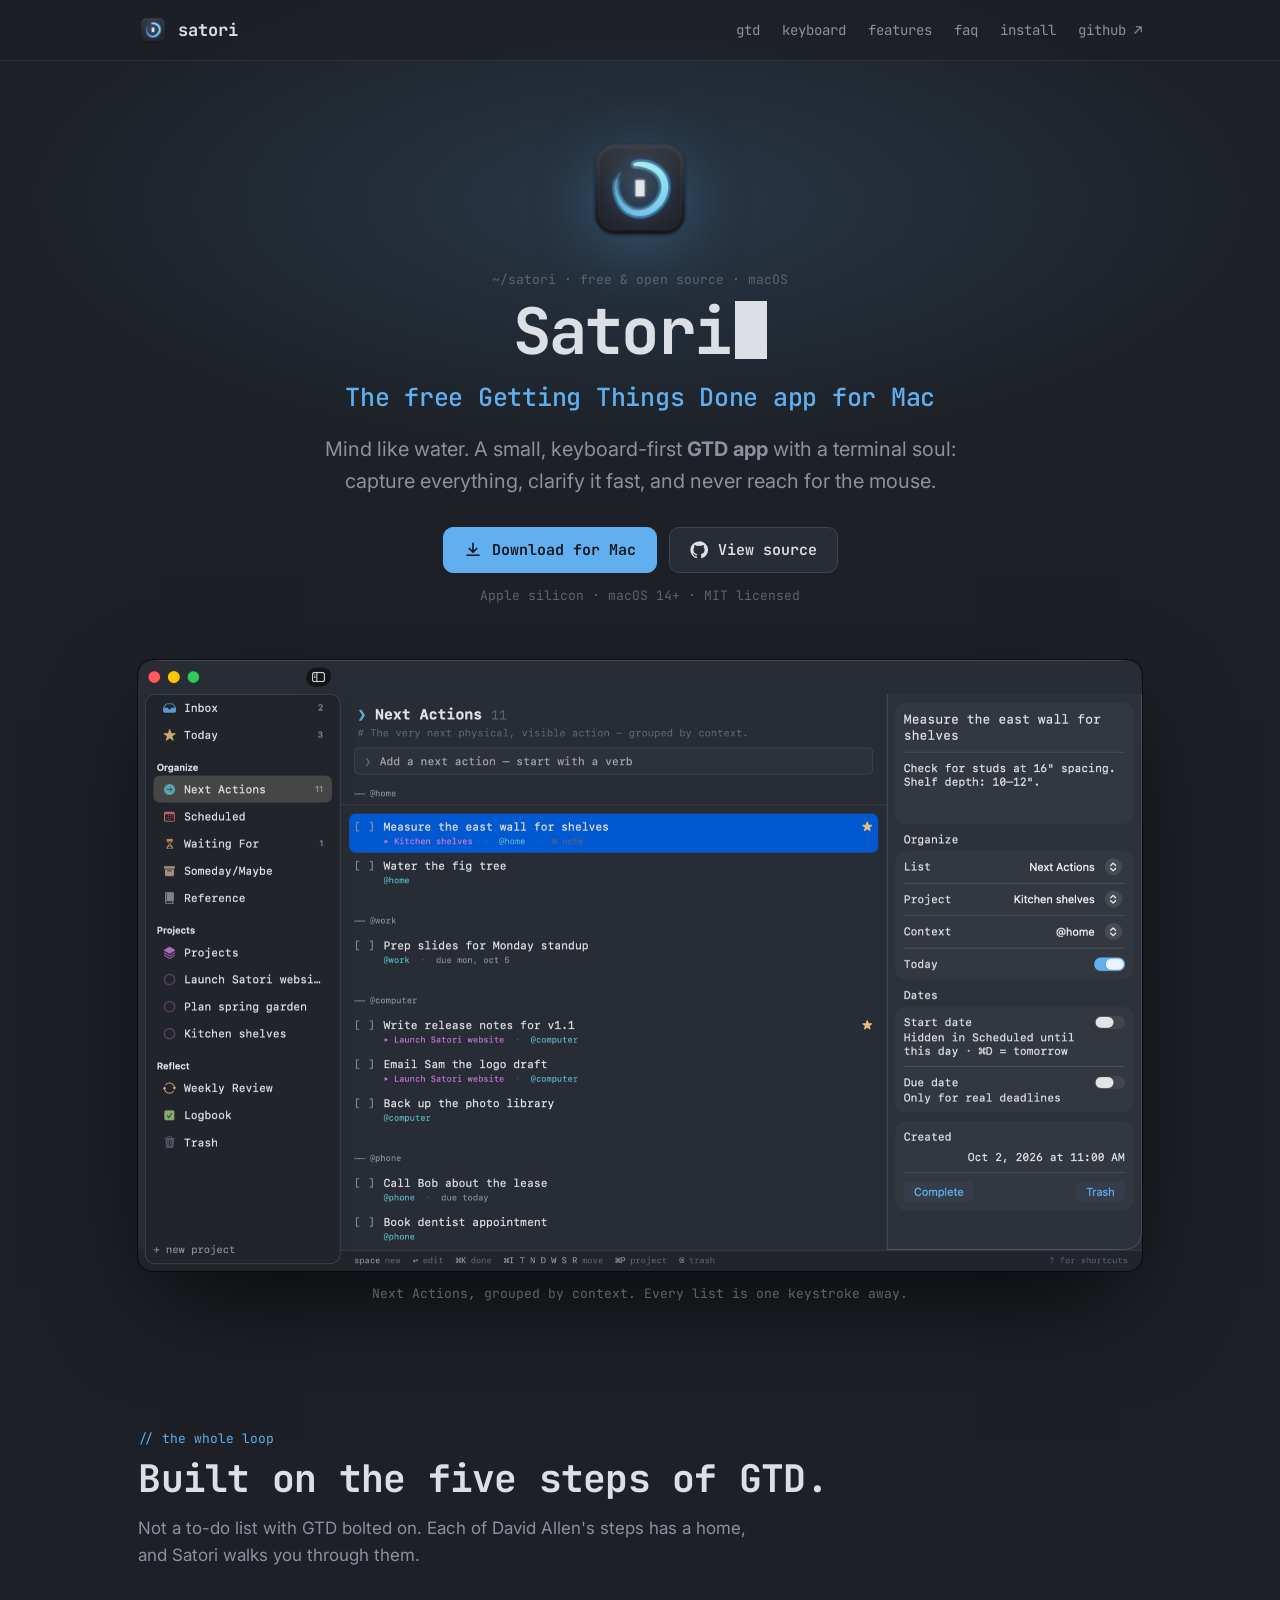
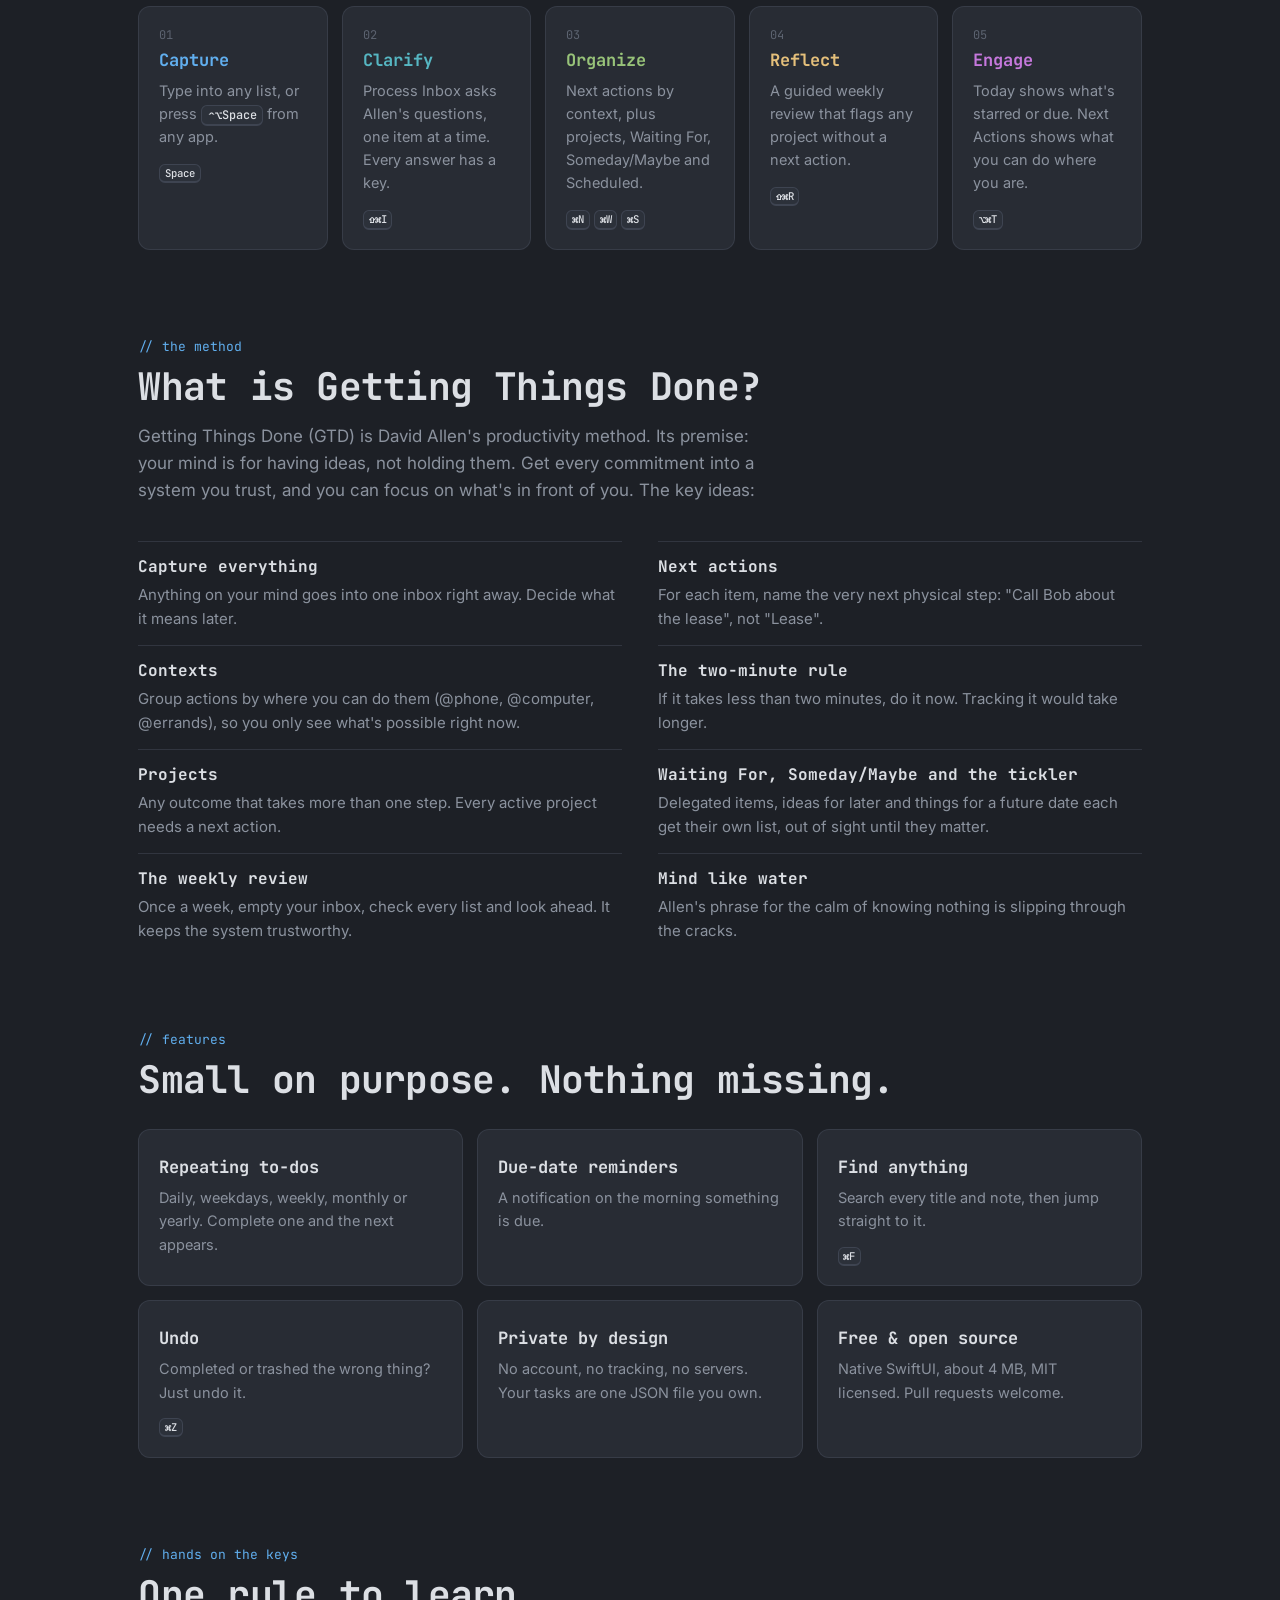
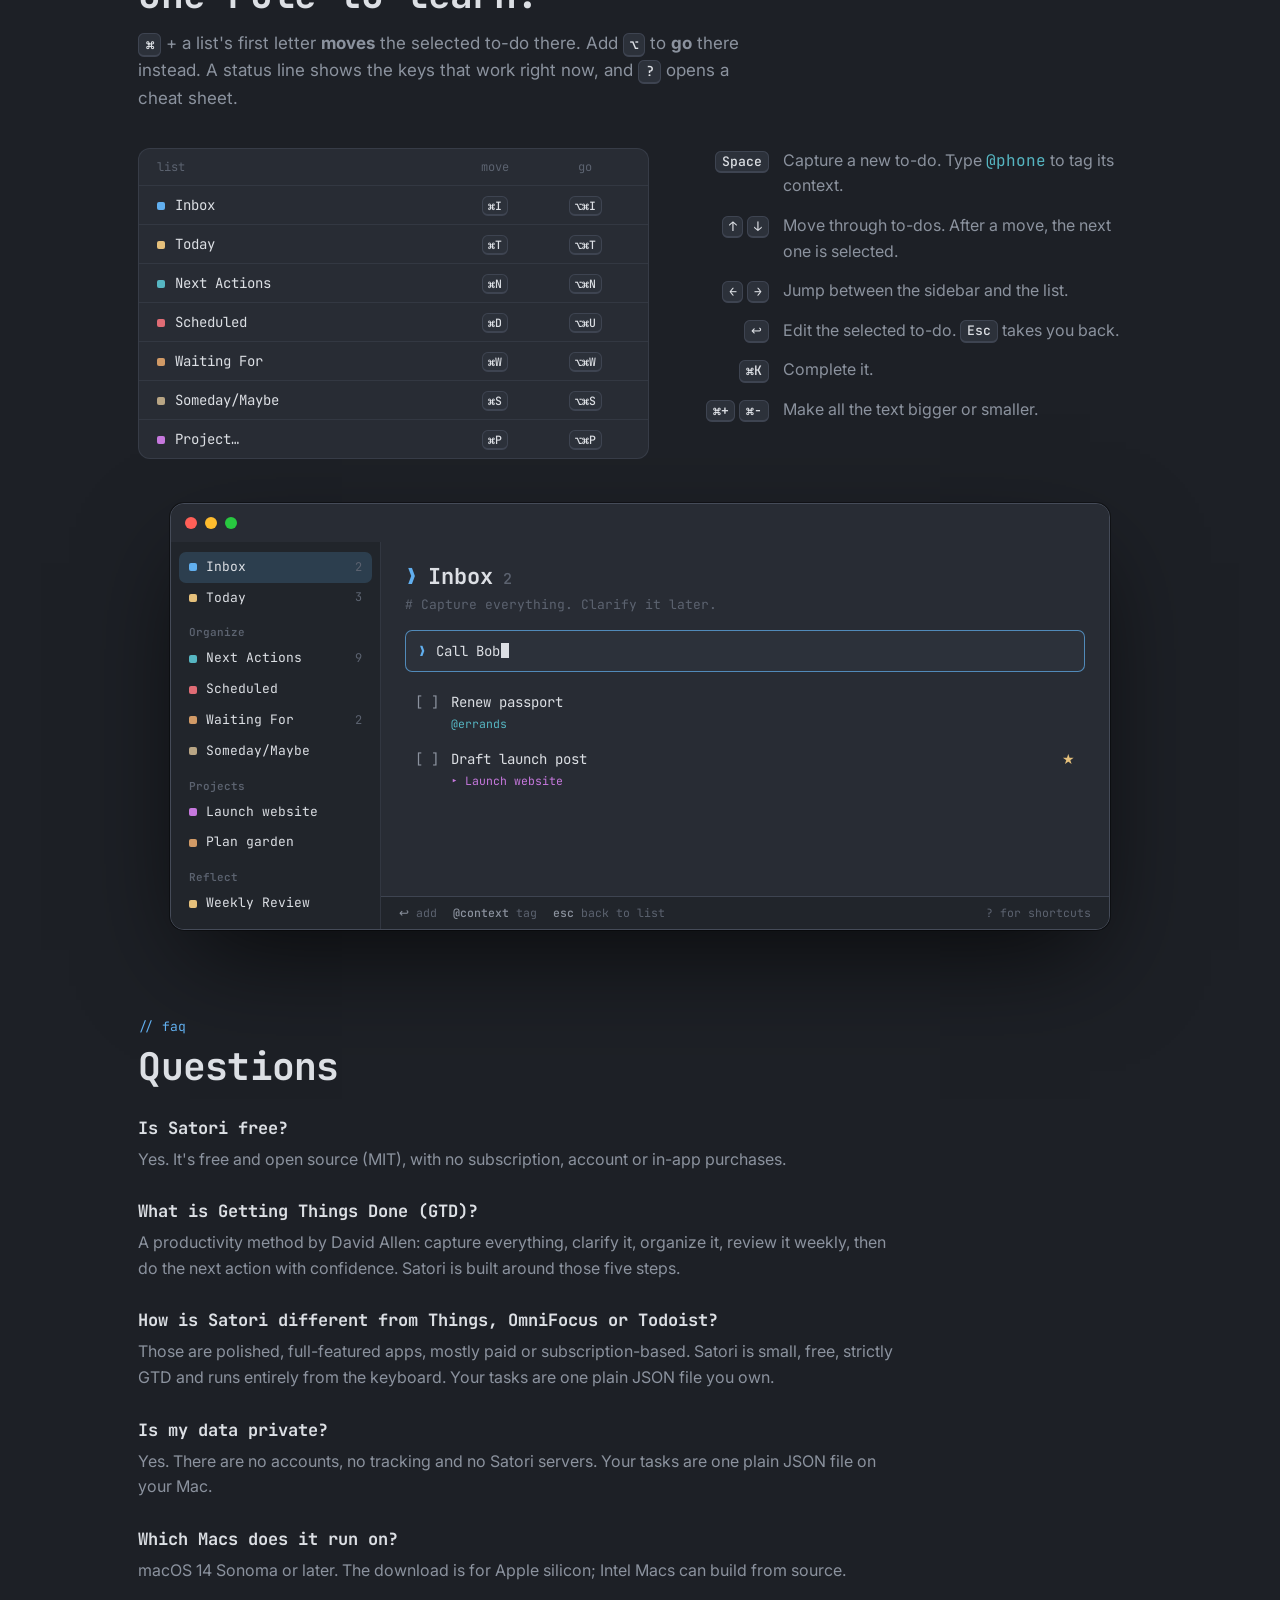
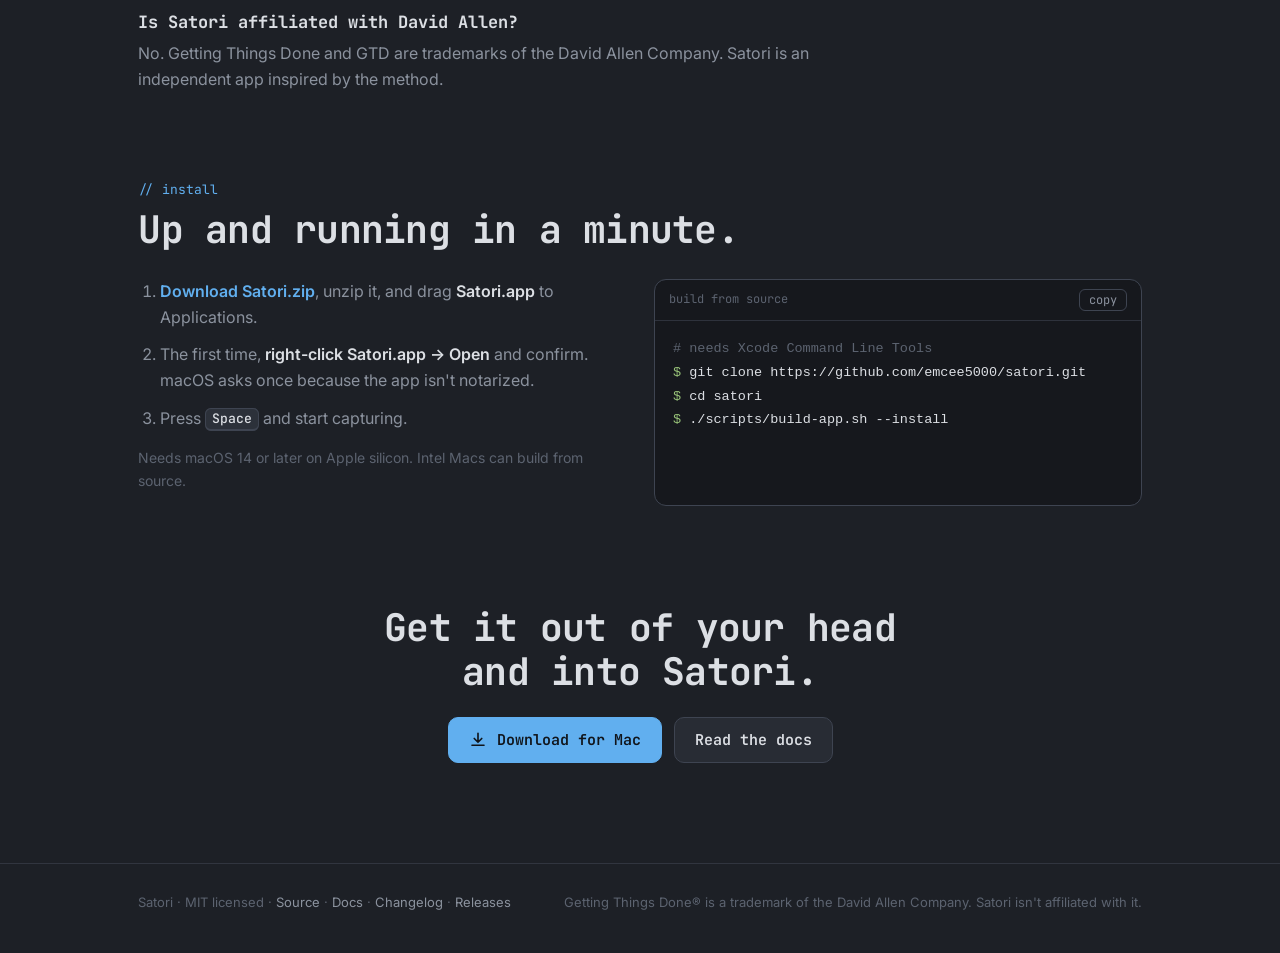
==== commit 47fae6b3: "Take the iPhone app off the website for now The phone app will be announced once it's in the App Sto" ====
--- a/site/index.html
+++ b/site/index.html
@@ -3,22 +3,22 @@
 <head>
   <meta charset="utf-8">
   <meta name="viewport" content="width=device-width, initial-scale=1">
-  <title>Satori — Free Getting Things Done (GTD) App for Mac &amp; iPhone</title>
-  <meta name="description" content="Satori is a free, open-source Getting Things Done (GTD) app for Mac and iPhone: inbox, next actions, projects, weekly review and reminders, all from the keyboard.">
+  <title>Satori — Free Getting Things Done (GTD) App for Mac</title>
+  <meta name="description" content="Satori is a free, open-source Getting Things Done (GTD) app for Mac: inbox, next actions, projects, weekly review and reminders, all from the keyboard.">
   <link rel="canonical" href="https://satorigtd.app/">
   <meta name="robots" content="index, follow, max-image-preview:large">
   <meta property="og:type" content="website">
   <meta property="og:site_name" content="Satori">
-  <meta property="og:title" content="Satori — Free Getting Things Done (GTD) App for Mac &amp; iPhone">
-  <meta property="og:description" content="A free, open-source, keyboard-first GTD app for Mac and iPhone. Capture everything, clarify it fast, and do a real weekly review.">
+  <meta property="og:title" content="Satori — Free Getting Things Done (GTD) App for Mac">
+  <meta property="og:description" content="A free, open-source, keyboard-first GTD app for Mac. Capture everything, clarify it fast, and do a real weekly review.">
   <meta property="og:url" content="https://satorigtd.app/">
   <meta property="og:image" content="https://satorigtd.app/og.jpg">
   <meta property="og:image:width" content="1200">
   <meta property="og:image:height" content="630">
-  <meta property="og:image:alt" content="Satori, the free Getting Things Done app for Mac and iPhone, showing its Next Actions list">
+  <meta property="og:image:alt" content="Satori, the free Getting Things Done app for Mac, showing its Next Actions list">
   <meta name="twitter:card" content="summary_large_image">
-  <meta name="twitter:title" content="Satori — Free Getting Things Done (GTD) App for Mac &amp; iPhone">
-  <meta name="twitter:description" content="A free, open-source, keyboard-first GTD app for Mac and iPhone.">
+  <meta name="twitter:title" content="Satori — Free Getting Things Done (GTD) App for Mac">
+  <meta name="twitter:description" content="A free, open-source, keyboard-first GTD app for Mac.">
   <meta name="twitter:image" content="https://satorigtd.app/og.jpg">
   <script type="application/ld+json">
 {
@@ -28,11 +28,11 @@
    "@type": "SoftwareApplication",
    "@id": "https://satorigtd.app/#app",
    "name": "Satori",
-   "description": "A free, open-source, keyboard-first Getting Things Done (GTD) app for Mac, with an iPhone web app that syncs through your own private GitHub repo.",
+   "description": "A free, open-source, keyboard-first Getting Things Done (GTD) app for Mac.",
    "url": "https://satorigtd.app/",
    "applicationCategory": "BusinessApplication",
    "applicationSubCategory": "Task manager",
-   "operatingSystem": "macOS 14 or later, iOS (web app)",
+   "operatingSystem": "macOS 14 or later",
    "offers": {
     "@type": "Offer",
     "price": "0",
@@ -55,7 +55,6 @@
     "Undo and redo",
     "Find (⌘F)",
     "Keyboard shortcuts for everything",
-    "iPhone web app with near real-time sync",
     "Private: no account, data in one JSON file"
    ],
    "author": {
@@ -106,18 +105,10 @@
     },
     {
      "@type": "Question",
-     "name": "Does Satori work on iPhone?",
+     "name": "Is my data private?",
      "acceptedAnswer": {
       "@type": "Answer",
-      "text": "Yes, as a web app. Open satorigtd.app/app in Safari and tap Share → Add to Home Screen. It works offline and syncs with the Mac app."
-     }
-    },
-    {
-     "@type": "Question",
-     "name": "How does sync work? Is my data private?",
-     "acceptedAnswer": {
-      "@type": "Answer",
-      "text": "Sync is optional and goes through a private GitHub repo you own. There are no Satori servers or accounts. Without sync, your tasks never leave your Mac."
+      "text": "Yes. There are no accounts, no tracking and no Satori servers. Your tasks are one plain JSON file on your Mac."
      }
     },
     {
@@ -374,7 +365,6 @@
       <a href="#gtd">gtd</a>
       <a href="#keyboard">keyboard</a>
       <a href="#features">features</a>
-      <a href="#phone">iphone</a>
       <a href="#faq">faq</a>
       <a href="#install">install</a>
       <a class="gh" href="https://github.com/emcee5000/satori">github ↗</a>
@@ -385,11 +375,11 @@
 <header class="hero">
   <div class="wrap">
     <img class="icon" src="icon.png" alt="Satori app icon: a glowing ensō around a block cursor">
-    <p class="eyebrow">~/satori  ·  free &amp; open source  ·  Mac + iPhone</p>
+    <p class="eyebrow">~/satori  ·  free &amp; open source  ·  macOS</p>
     <h1>Satori<span class="cursor" aria-hidden="true"></span>
-      <span class="tag">The free Getting Things Done app for Mac &amp; iPhone</span></h1>
+      <span class="tag">The free Getting Things Done app for Mac</span></h1>
     <p class="lede">Mind like water. A small, keyboard-first <strong>GTD app</strong> with a terminal soul:
-      capture everything, clarify it fast, and keep your Mac and iPhone in step.</p>
+      capture everything, clarify it fast, and never reach for the mouse.</p>
     <div class="cta">
       <a class="btn primary" id="download" href="https://github.com/emcee5000/satori/releases/latest/download/Satori.zip">
         <svg viewBox="0 0 24 24" fill="none" stroke="currentColor" stroke-width="2.2" stroke-linecap="round" stroke-linejoin="round" aria-hidden="true"><path d="M12 3v12m0 0-5-5m5 5 5-5M4 19h16"/></svg>
@@ -400,7 +390,7 @@
         View source
       </a>
     </div>
-    <p class="meta" id="meta">Apple silicon · macOS 14+ · iPhone web app · MIT licensed</p>
+    <p class="meta" id="meta">Apple silicon · macOS 14+ · MIT licensed</p>
 
     <figure class="shot">
       <img src="screenshot.png" width="1800" height="1098" fetchpriority="high" alt="Satori's Next Actions list grouped by context, with the sidebar of GTD lists and a to-do open in the details panel">
@@ -455,7 +445,7 @@
       <div class="card"><h3>Repeating to-dos</h3><p>Daily, weekdays, weekly, monthly or yearly. Complete one and the next appears.</p></div>
       <div class="card"><h3>Due-date reminders</h3><p>A notification on the morning something is due.</p></div>
       <div class="card"><h3>Find anything</h3><p>Search every title and note, then jump straight to it.</p><div class="key"><kbd>⌘F</kbd></div></div>
-      <div class="card"><h3>Undo</h3><p>Completed or trashed the wrong thing? Undo it, on both devices.</p><div class="key"><kbd>⌘Z</kbd></div></div>
+      <div class="card"><h3>Undo</h3><p>Completed or trashed the wrong thing? Just undo it.</p><div class="key"><kbd>⌘Z</kbd></div></div>
       <div class="card"><h3>Private by design</h3><p>No account, no tracking, no servers. Your tasks are one JSON file you own.</p></div>
       <div class="card"><h3>Free &amp; open source</h3><p>Native SwiftUI, about 4 MB, MIT licensed. Pull requests welcome.</p></div>
     </div>
@@ -523,30 +513,6 @@
     </div>
   </section>
 
-  <section id="phone">
-    <p class="kicker">// in your pocket</p>
-    <h2>On your iPhone, too.</h2>
-    <p class="sub">A tiny web app for your Home Screen. It works offline, covers capture, lists and projects, and syncs
-      with your Mac in seconds.</p>
-    <div class="install">
-      <div>
-        <ol>
-          <li>On your iPhone, open <a href="app/"><strong>satorigtd.app/app</strong></a> in Safari.</li>
-          <li>Tap <strong>Share → Add to Home Screen</strong>.</li>
-          <li>To sync, turn it on in Satori for Mac (<strong>Settings → Sync</strong>), click
-            <strong>Connect iPhone…</strong> and paste the link into the phone app.
-            <a href="https://github.com/emcee5000/satori#phone--sync">Full setup guide</a>.</li>
-        </ol>
-      </div>
-      <div class="card">
-        <div class="step">sync</div>
-        <h3>How it stays in step</h3>
-        <p>Both apps share one <span class="mono">data.json</span> in a private GitHub repo you own. The newest edit
-          wins, deletions stick, and every sync is a commit, so you get full history for free.</p>
-      </div>
-    </div>
-  </section>
-
   <section id="faq">
     <p class="kicker">// faq</p>
     <h2>Questions</h2>
@@ -557,10 +523,8 @@
       <p>A productivity method by David Allen: capture everything, clarify it, organize it, review it weekly, then do the next action with confidence. Satori is built around those five steps.</p>
       <h3>How is Satori different from Things, OmniFocus or Todoist?</h3>
       <p>Those are polished, full-featured apps, mostly paid or subscription-based. Satori is small, free, strictly GTD and runs entirely from the keyboard. Your tasks are one plain JSON file you own.</p>
-      <h3>Does Satori work on iPhone?</h3>
-      <p>Yes, as a web app. Open <a href="app/">satorigtd.app/app</a> in Safari and tap Share → Add to Home Screen. It works offline and syncs with the Mac app.</p>
-      <h3>How does sync work? Is my data private?</h3>
-      <p>Sync is optional and goes through a private GitHub repo you own. There are no Satori servers or accounts. Without sync, your tasks never leave your Mac.</p>
+      <h3>Is my data private?</h3>
+      <p>Yes. There are no accounts, no tracking and no Satori servers. Your tasks are one plain JSON file on your Mac.</p>
       <h3>Which Macs does it run on?</h3>
       <p>macOS 14 Sonoma or later. The download is for Apple silicon; Intel Macs can build from source.</p>
       <h3>Is Satori affiliated with David Allen?</h3>
@@ -607,8 +571,7 @@
     <span>Satori · MIT licensed · <a href="https://github.com/emcee5000/satori">Source</a> ·
       <a href="https://github.com/emcee5000/satori#readme">Docs</a> ·
       <a href="https://github.com/emcee5000/satori/blob/main/CHANGELOG.md">Changelog</a> ·
-      <a href="https://github.com/emcee5000/satori/releases">Releases</a> ·
-      <a href="app/">iPhone app</a></span>
+      <a href="https://github.com/emcee5000/satori/releases">Releases</a></span>
     <span>Getting Things Done® is a trademark of the David Allen Company. Satori isn't affiliated with it.</span>
   </div>
 </footer>
@@ -620,7 +583,7 @@
     .then(rel => {
       if (rel && rel.tag_name) {
         document.getElementById("meta").textContent =
-          rel.tag_name + " · Apple silicon · macOS 14+ · iPhone web app · MIT licensed";
+          rel.tag_name + " · Apple silicon · macOS 14+ · MIT licensed";
       }
     })
     .catch(() => {});
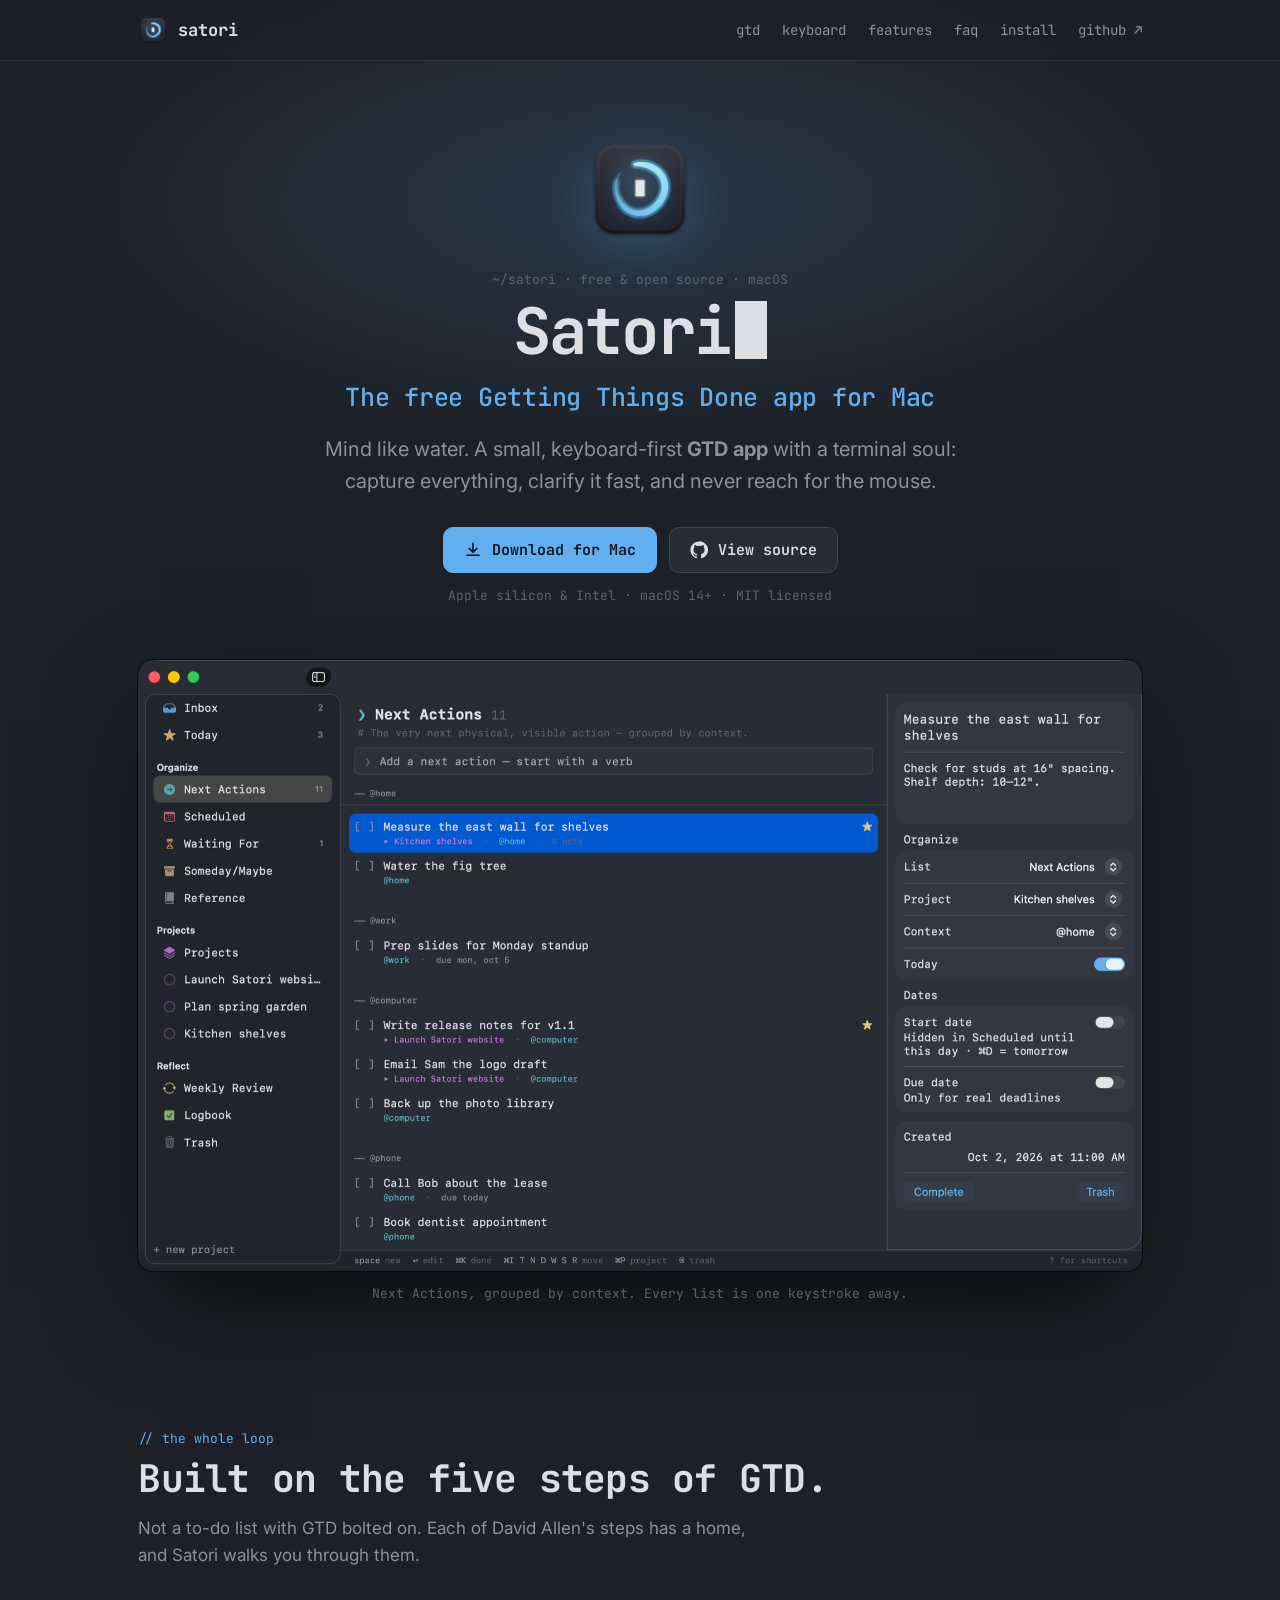
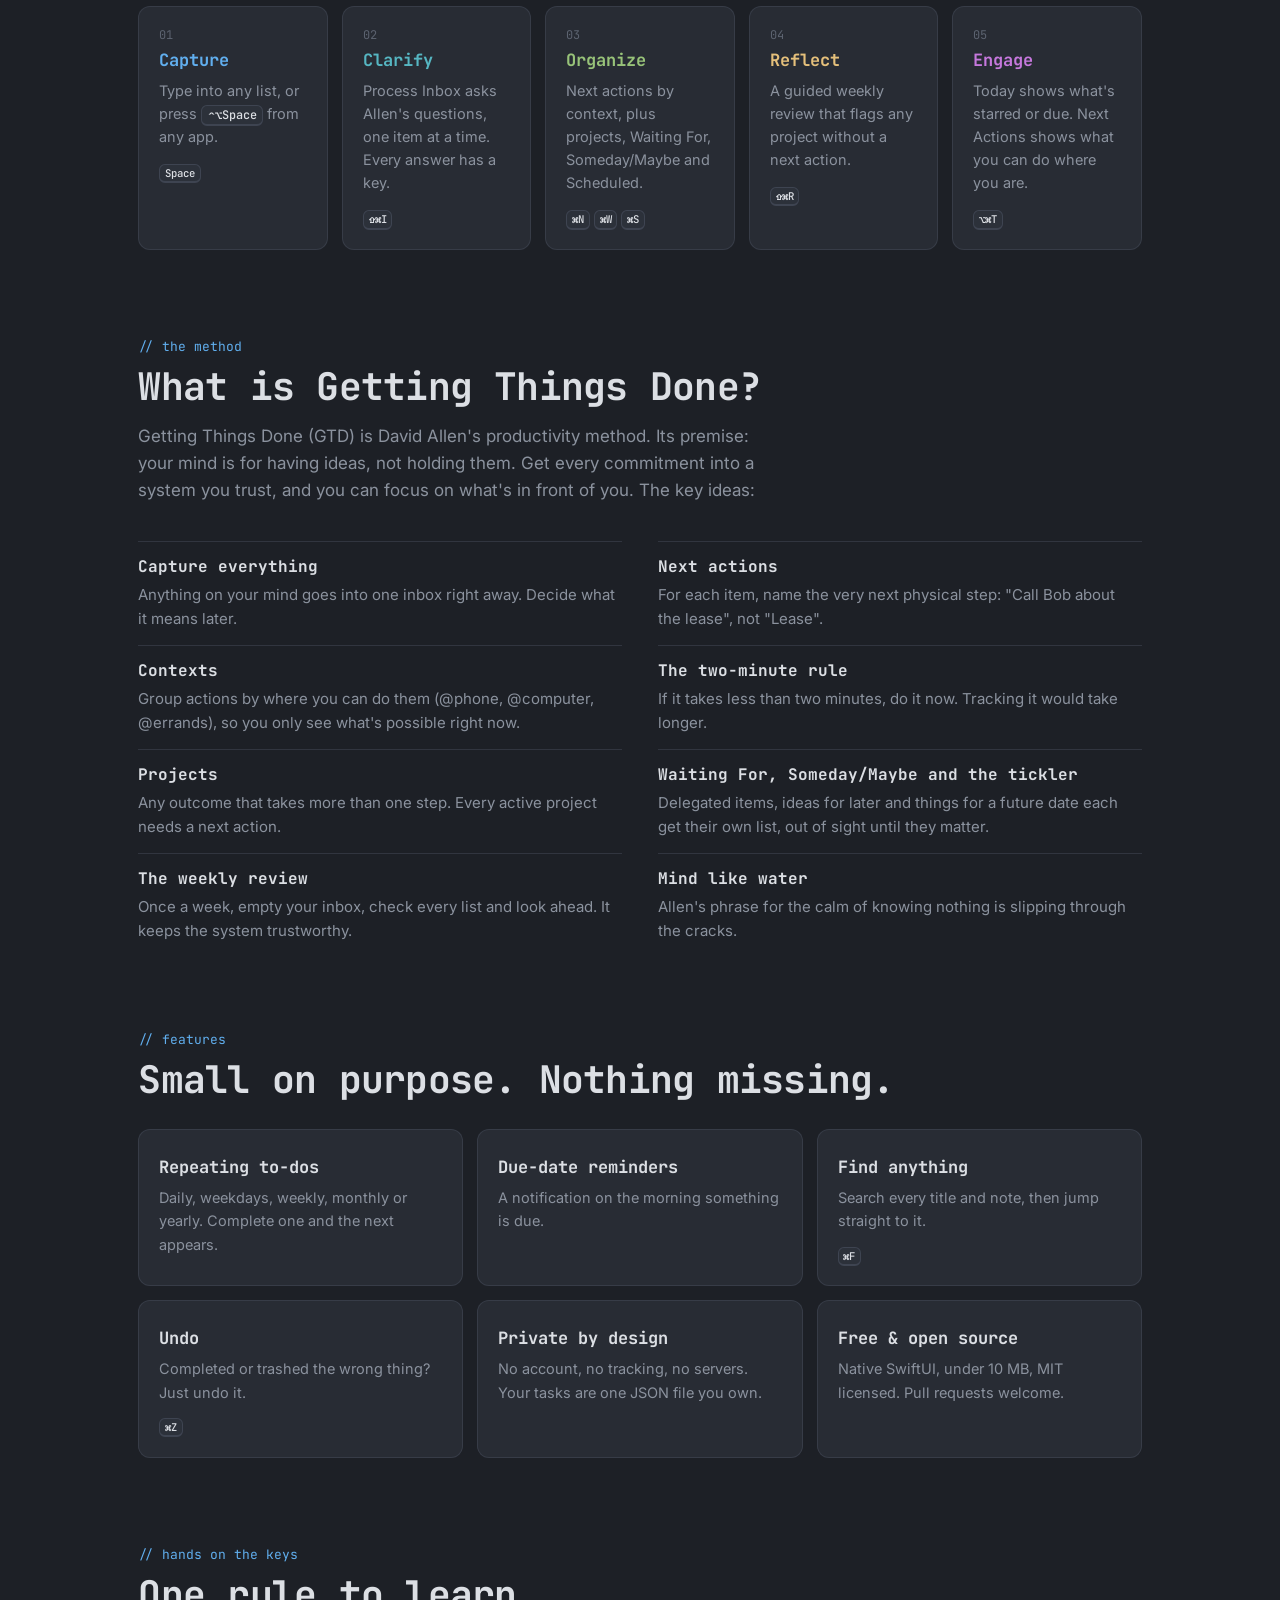
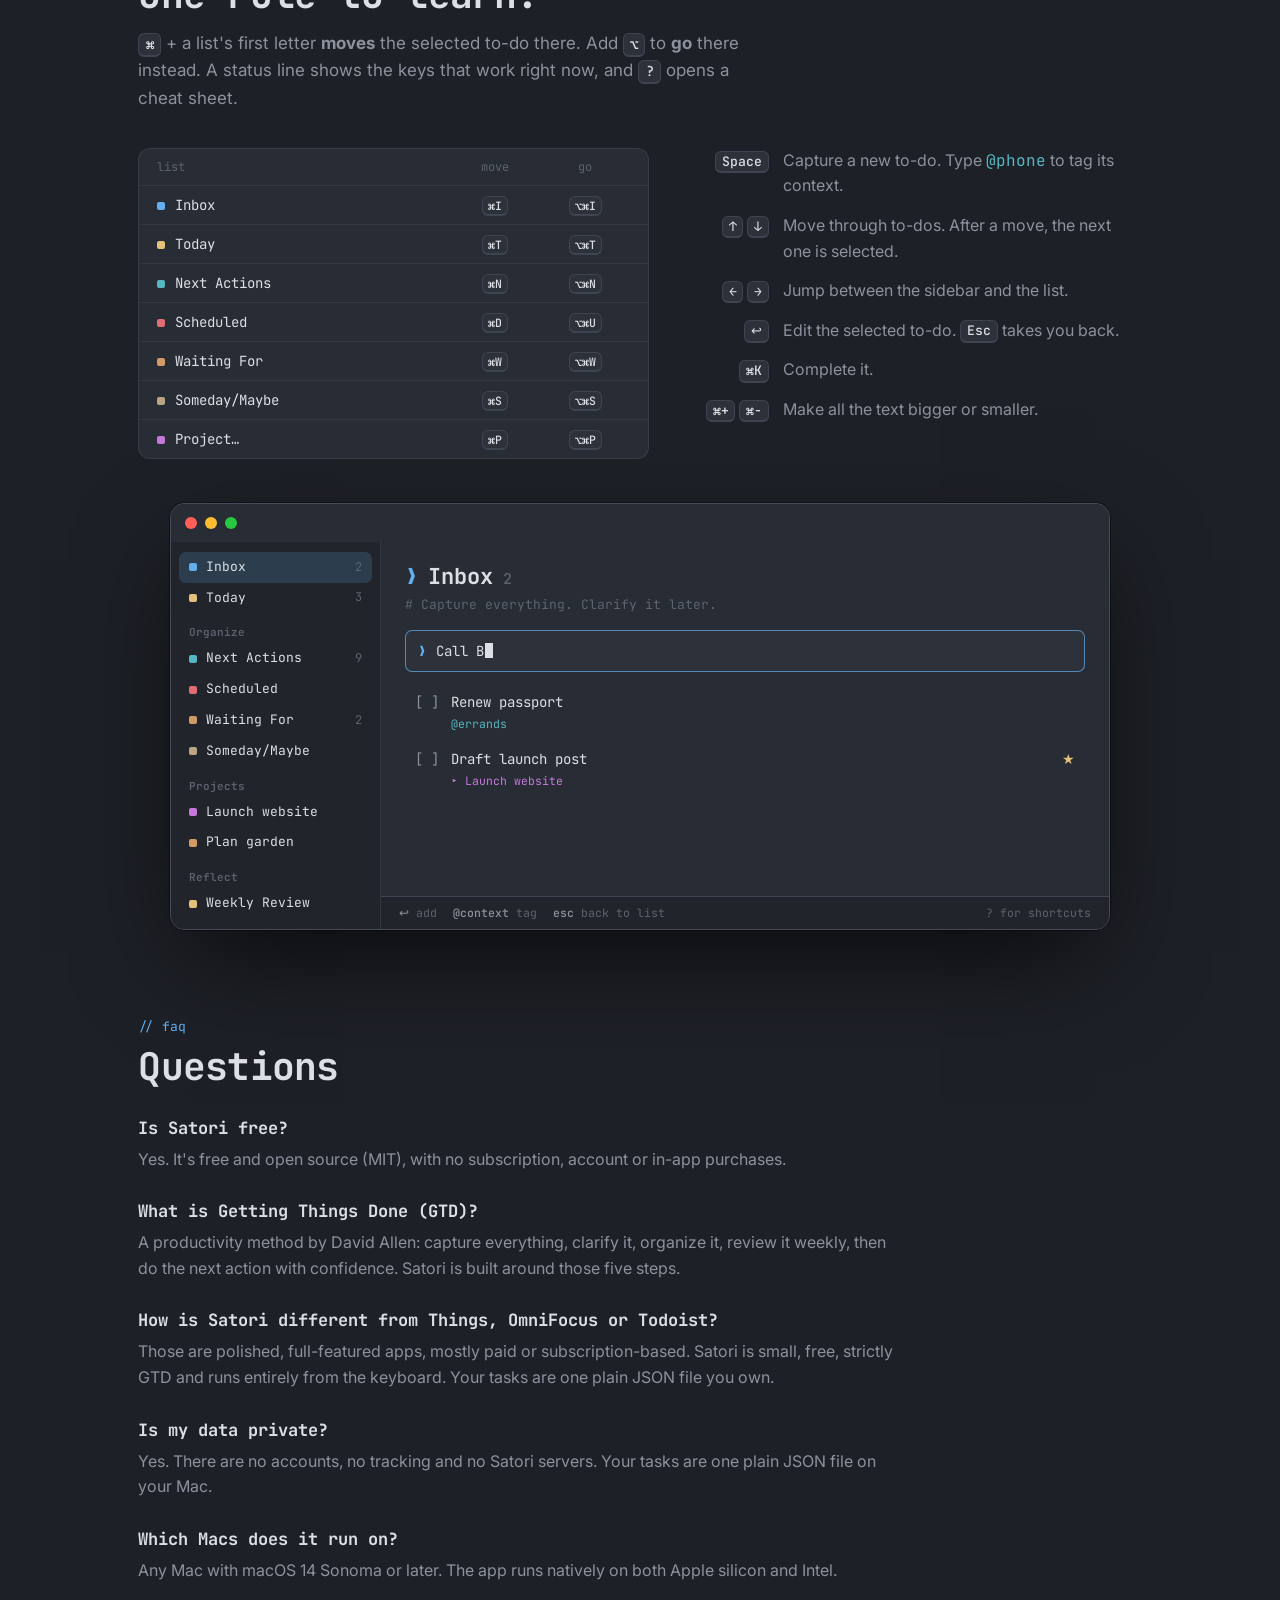
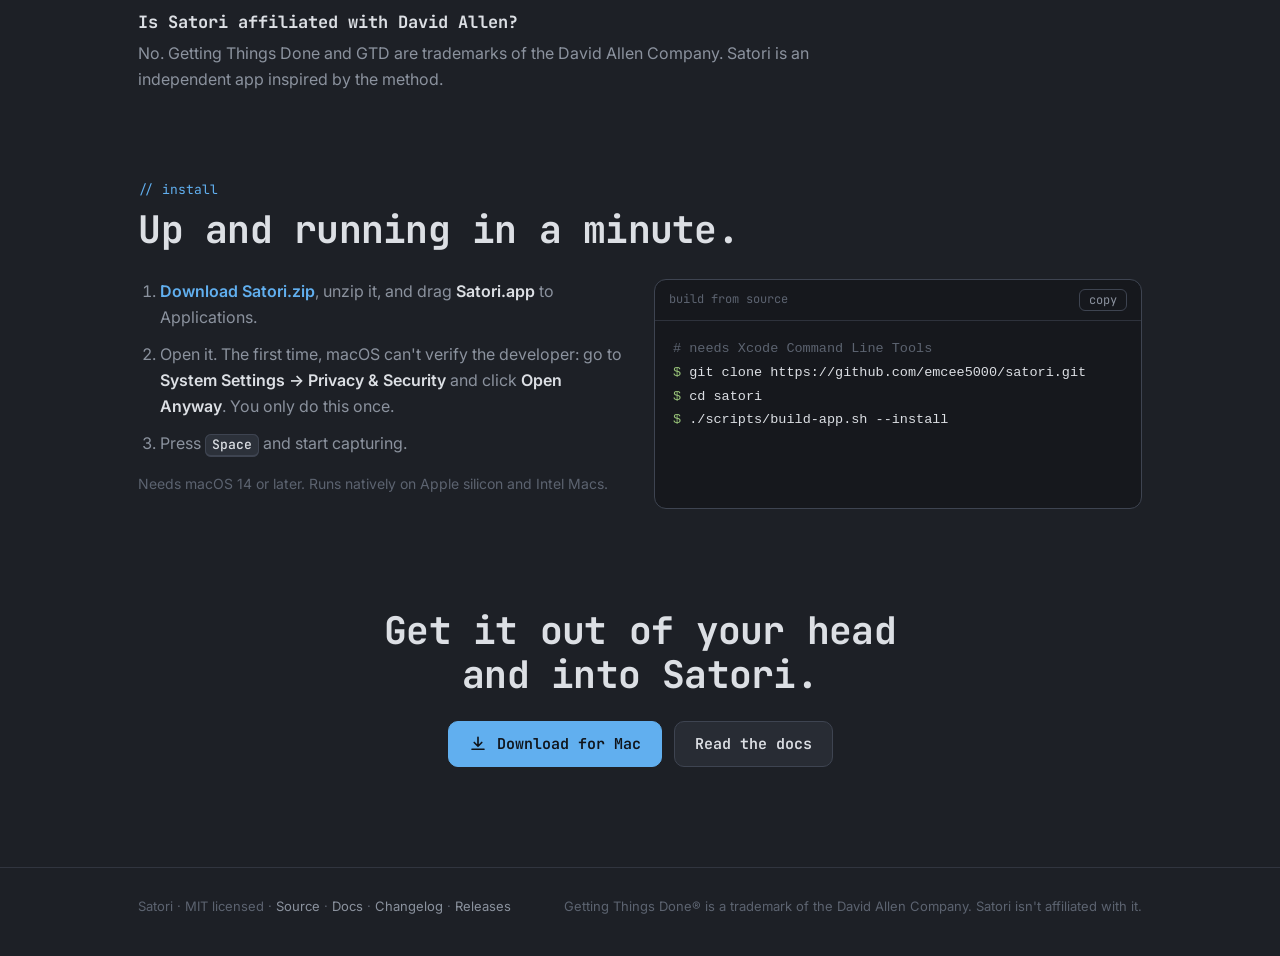
==== commit 8f88997c: "Ship a universal app and fix first-launch instructions - build-app.sh compiles arm64 and x86_64 sepa" ====
--- a/site/index.html
+++ b/site/index.html
@@ -116,7 +116,7 @@
      "name": "Which Macs does it run on?",
      "acceptedAnswer": {
       "@type": "Answer",
-      "text": "macOS 14 Sonoma or later. The download is for Apple silicon; Intel Macs can build from source."
+      "text": "Any Mac with macOS 14 Sonoma or later. The app runs natively on both Apple silicon and Intel."
      }
     },
     {
@@ -390,7 +390,7 @@
         View source
       </a>
     </div>
-    <p class="meta" id="meta">Apple silicon · macOS 14+ · MIT licensed</p>
+    <p class="meta" id="meta">Apple silicon &amp; Intel · macOS 14+ · MIT licensed</p>
 
     <figure class="shot">
       <img src="screenshot.png" width="1800" height="1098" fetchpriority="high" alt="Satori's Next Actions list grouped by context, with the sidebar of GTD lists and a to-do open in the details panel">
@@ -447,7 +447,7 @@
       <div class="card"><h3>Find anything</h3><p>Search every title and note, then jump straight to it.</p><div class="key"><kbd>⌘F</kbd></div></div>
       <div class="card"><h3>Undo</h3><p>Completed or trashed the wrong thing? Just undo it.</p><div class="key"><kbd>⌘Z</kbd></div></div>
       <div class="card"><h3>Private by design</h3><p>No account, no tracking, no servers. Your tasks are one JSON file you own.</p></div>
-      <div class="card"><h3>Free &amp; open source</h3><p>Native SwiftUI, about 4 MB, MIT licensed. Pull requests welcome.</p></div>
+      <div class="card"><h3>Free &amp; open source</h3><p>Native SwiftUI, under 10 MB, MIT licensed. Pull requests welcome.</p></div>
     </div>
   </section>
 
@@ -526,7 +526,7 @@
       <h3>Is my data private?</h3>
       <p>Yes. There are no accounts, no tracking and no Satori servers. Your tasks are one plain JSON file on your Mac.</p>
       <h3>Which Macs does it run on?</h3>
-      <p>macOS 14 Sonoma or later. The download is for Apple silicon; Intel Macs can build from source.</p>
+      <p>Any Mac with macOS 14 Sonoma or later. The app runs natively on both Apple silicon and Intel.</p>
       <h3>Is Satori affiliated with David Allen?</h3>
       <p>No. Getting Things Done and GTD are trademarks of the David Allen Company. Satori is an independent app inspired by the method.</p>
     </div>
@@ -539,10 +539,10 @@
       <div>
         <ol>
           <li><strong><a href="https://github.com/emcee5000/satori/releases/latest/download/Satori.zip">Download Satori.zip</a></strong>, unzip it, and drag <strong>Satori.app</strong> to Applications.</li>
-          <li>The first time, <strong>right-click Satori.app → Open</strong> and confirm. macOS asks once because the app isn't notarized.</li>
+          <li>Open it. The first time, macOS can't verify the developer: go to <strong>System Settings → Privacy &amp; Security</strong> and click <strong>Open Anyway</strong>. You only do this once.</li>
           <li>Press <kbd>Space</kbd> and start capturing.</li>
         </ol>
-        <p class="note">Needs macOS 14 or later on Apple silicon. Intel Macs can build from source.</p>
+        <p class="note">Needs macOS 14 or later. Runs natively on Apple silicon and Intel Macs.</p>
       </div>
       <div class="term">
         <div class="bar">build from source<button class="copy" id="copy" type="button">copy</button></div>
@@ -583,7 +583,7 @@
     .then(rel => {
       if (rel && rel.tag_name) {
         document.getElementById("meta").textContent =
-          rel.tag_name + " · Apple silicon · macOS 14+ · MIT licensed";
+          rel.tag_name + " · Apple silicon & Intel · macOS 14+ · MIT licensed";
       }
     })
     .catch(() => {});
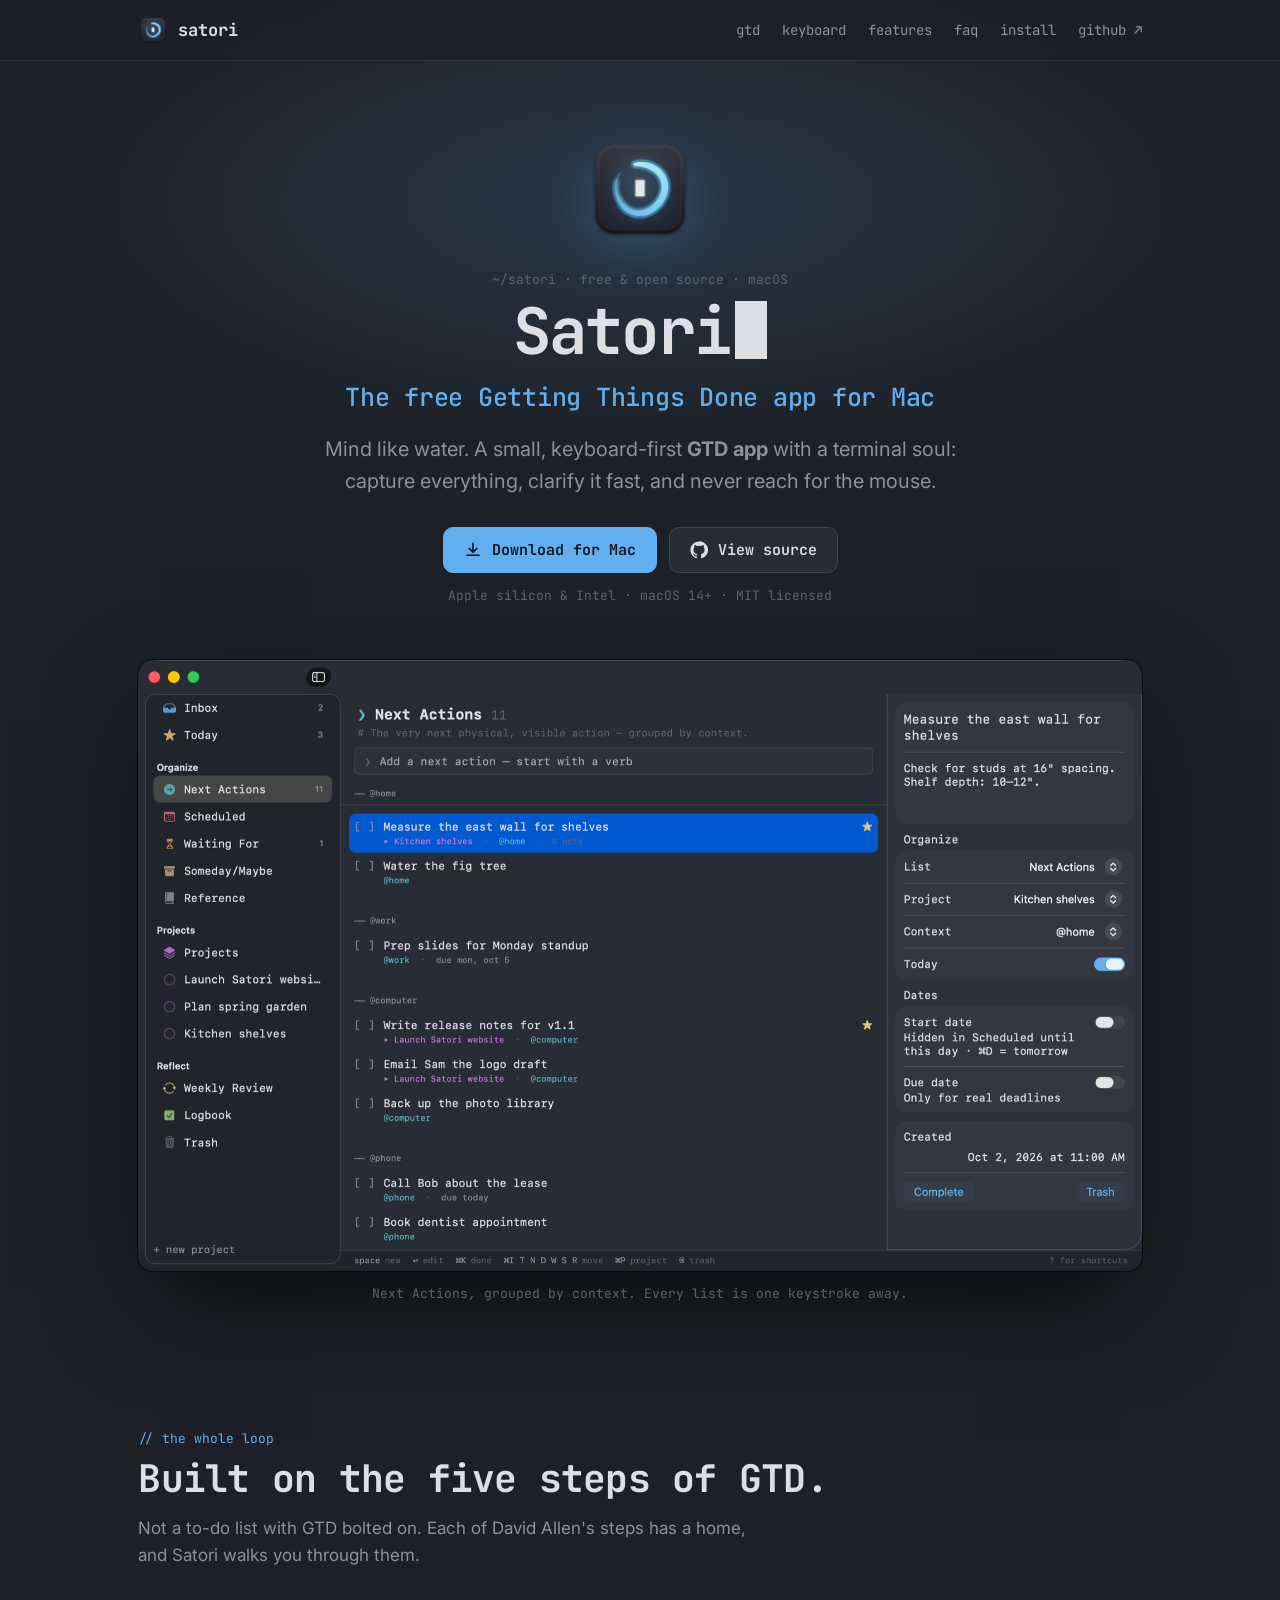
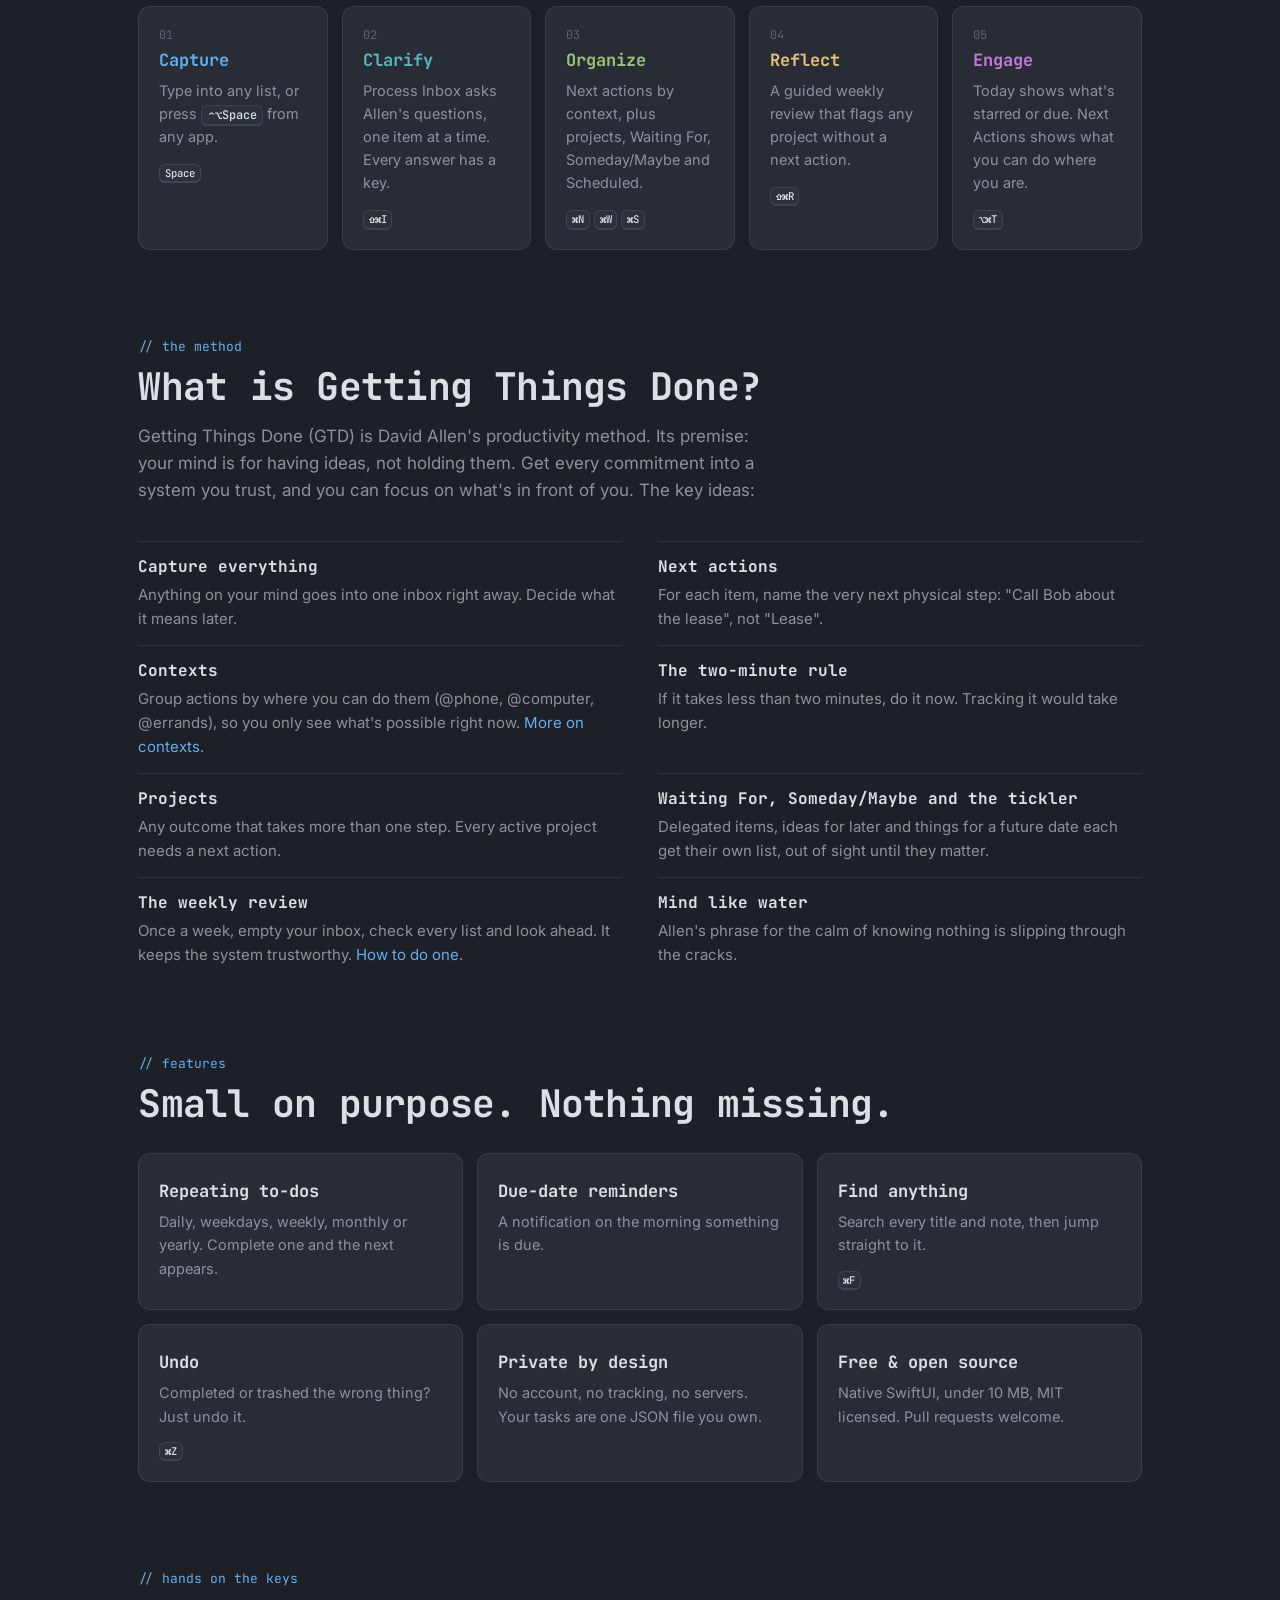
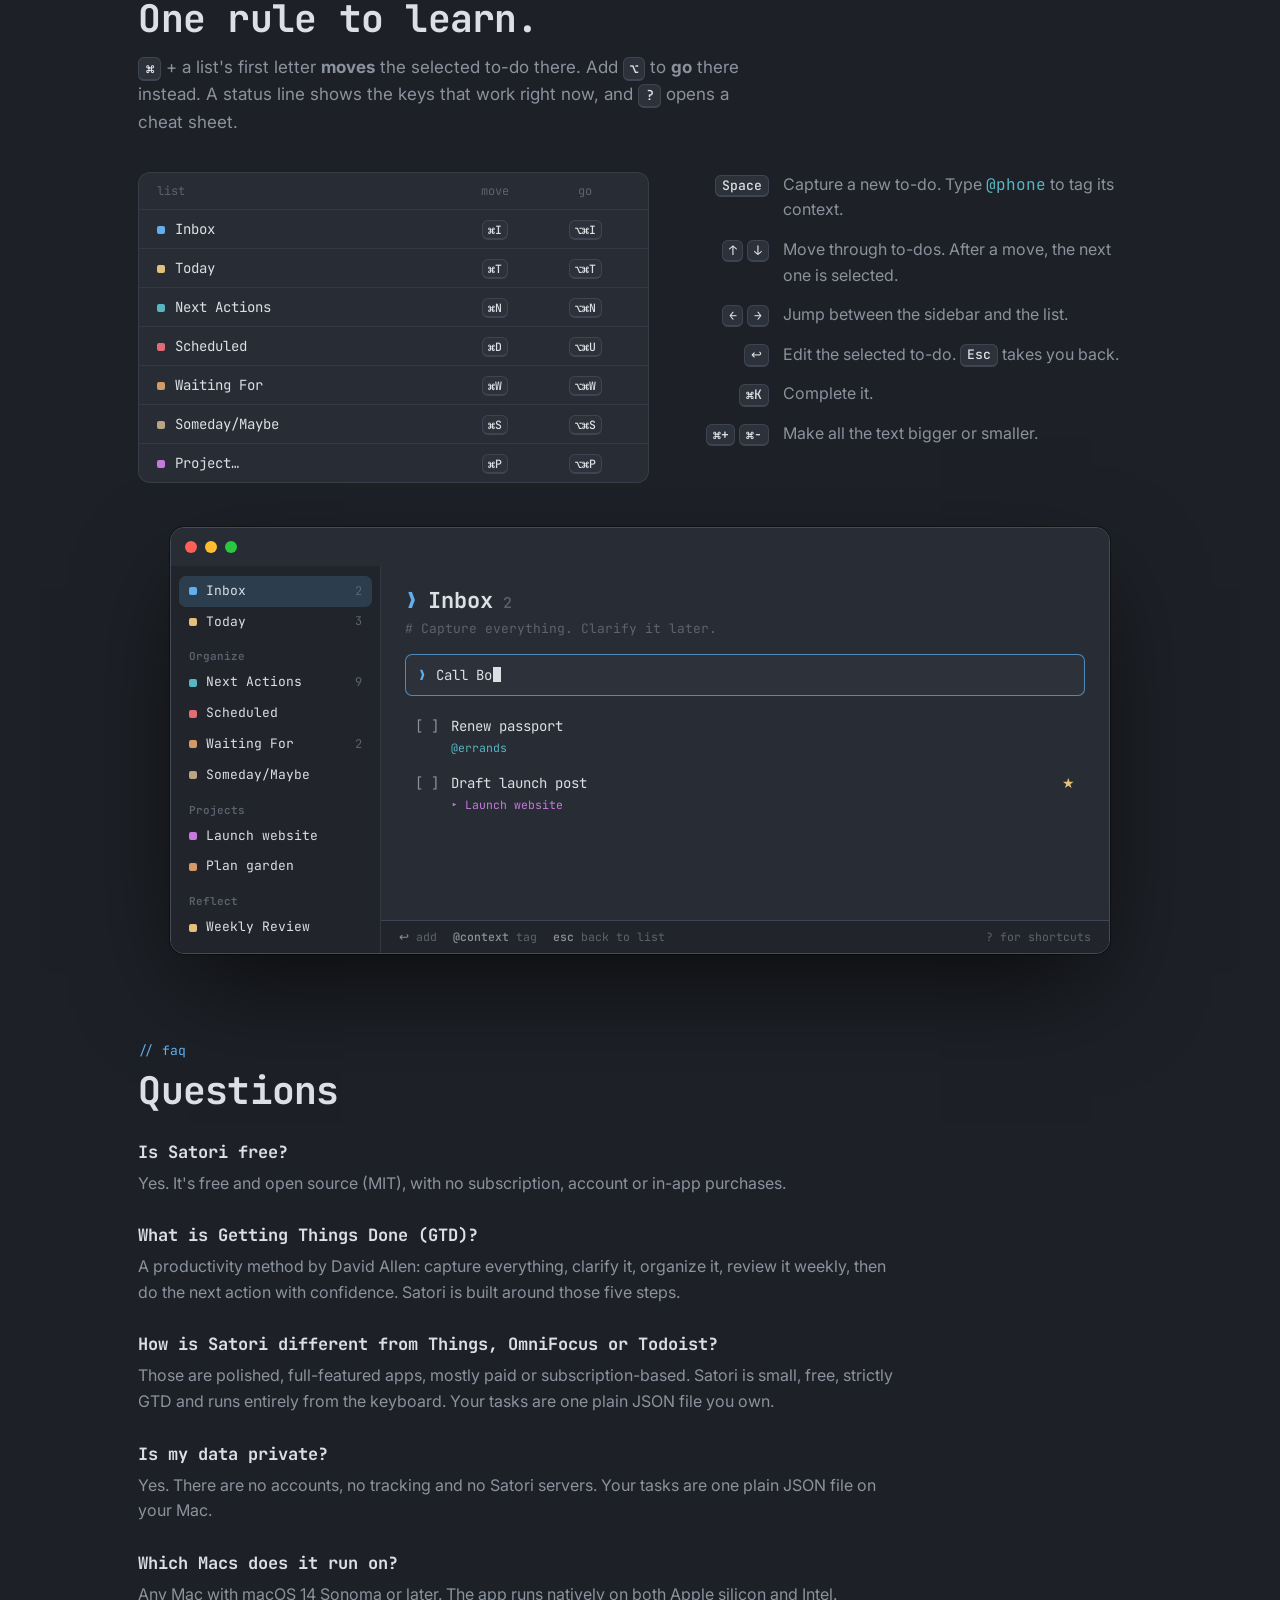
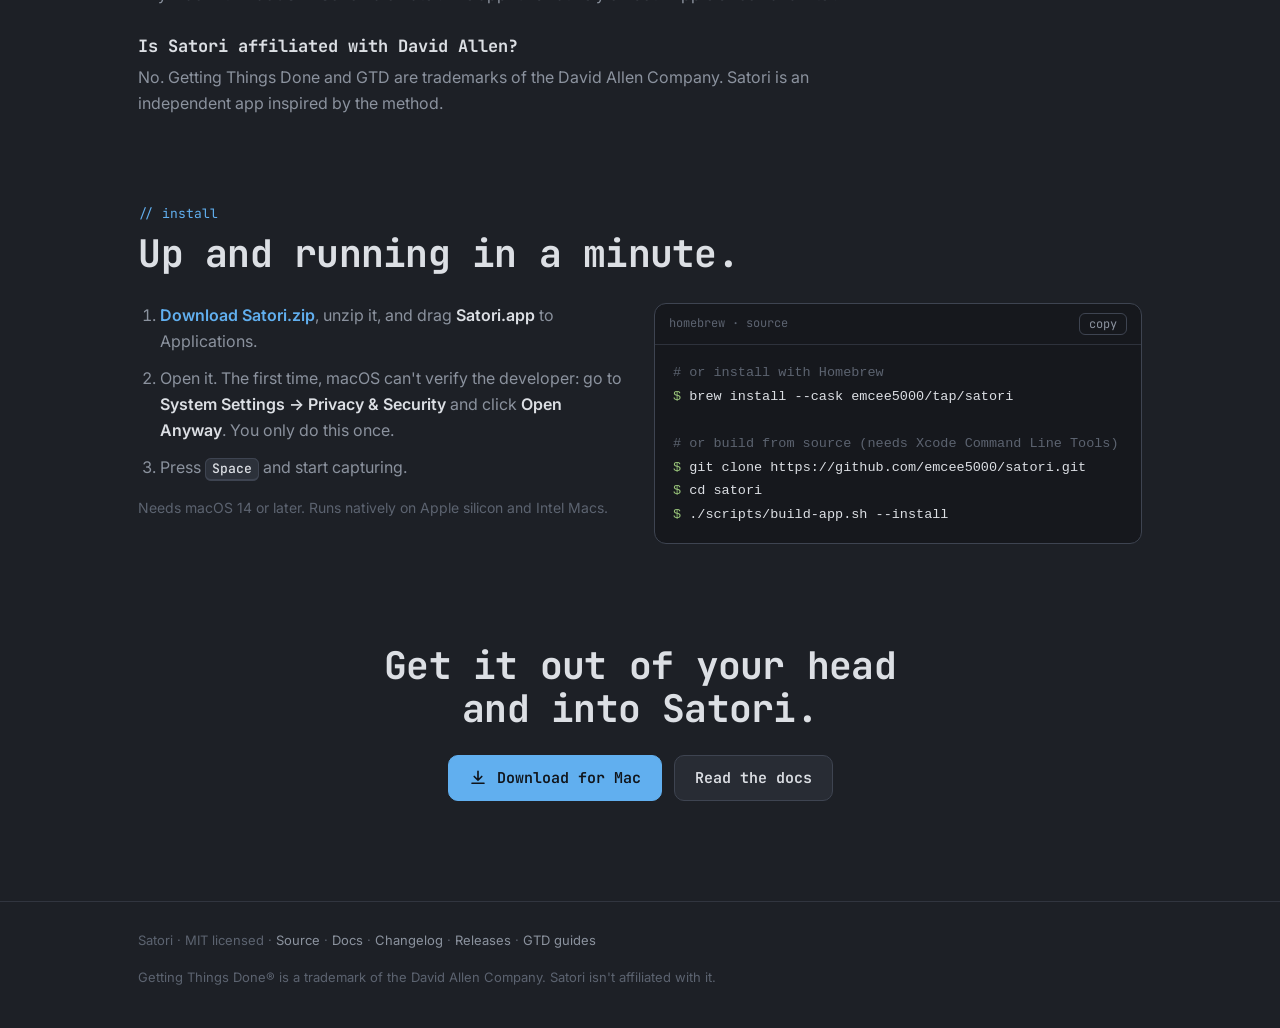
==== commit 14fdfc86: "Add Homebrew install and GTD guide pages - `brew install --cask emcee5000/tap/satori` from a new tap" ====
--- a/site/index.html
+++ b/site/index.html
@@ -426,14 +426,14 @@
       <div><dt>Next actions</dt><dd>For each item, name the very next physical step: "Call Bob about the lease", not
         "Lease".</dd></div>
       <div><dt>Contexts</dt><dd>Group actions by where you can do them (@phone, @computer, @errands), so you only see
-        what's possible right now.</dd></div>
+        what's possible right now. <a href="guides/gtd-contexts/">More on contexts</a>.</dd></div>
       <div><dt>The two-minute rule</dt><dd>If it takes less than two minutes, do it now. Tracking it would take longer.</dd></div>
       <div><dt>Projects</dt><dd>Any outcome that takes more than one step. Every active project needs a next
         action.</dd></div>
       <div><dt>Waiting For, Someday/Maybe and the tickler</dt><dd>Delegated items, ideas for later and things for a future date each get their own
         list, out of sight until they matter.</dd></div>
       <div><dt>The weekly review</dt><dd>Once a week, empty your inbox, check every list and look ahead. It keeps the system
-        trustworthy.</dd></div>
+        trustworthy. <a href="guides/weekly-review/">How to do one</a>.</dd></div>
       <div><dt>Mind like water</dt><dd>Allen's phrase for the calm of knowing nothing is slipping through the cracks.</dd></div>
     </dl>
   </section>
@@ -545,8 +545,11 @@
         <p class="note">Needs macOS 14 or later. Runs natively on Apple silicon and Intel Macs.</p>
       </div>
       <div class="term">
-        <div class="bar">build from source<button class="copy" id="copy" type="button">copy</button></div>
-<pre id="cmd"><span class="c"># needs Xcode Command Line Tools</span>
+        <div class="bar">homebrew · source<button class="copy" id="copy" type="button">copy</button></div>
+<pre id="cmd"><span class="c"># or install with Homebrew</span>
+<span class="d">$</span> brew install --cask emcee5000/tap/satori
+
+<span class="c"># or build from source (needs Xcode Command Line Tools)</span>
 <span class="d">$</span> git clone https://github.com/emcee5000/satori.git
 <span class="d">$</span> cd satori
 <span class="d">$</span> ./scripts/build-app.sh --install</pre>
@@ -571,7 +574,8 @@
     <span>Satori · MIT licensed · <a href="https://github.com/emcee5000/satori">Source</a> ·
       <a href="https://github.com/emcee5000/satori#readme">Docs</a> ·
       <a href="https://github.com/emcee5000/satori/blob/main/CHANGELOG.md">Changelog</a> ·
-      <a href="https://github.com/emcee5000/satori/releases">Releases</a></span>
+      <a href="https://github.com/emcee5000/satori/releases">Releases</a> ·
+      <a href="guides/">GTD guides</a></span>
     <span>Getting Things Done® is a trademark of the David Allen Company. Satori isn't affiliated with it.</span>
   </div>
 </footer>
@@ -589,7 +593,7 @@
     .catch(() => {});
 
   document.getElementById("copy").addEventListener("click", e => {
-    const text = "git clone https://github.com/emcee5000/satori.git\ncd satori\n./scripts/build-app.sh --install";
+    const text = "brew install --cask emcee5000/tap/satori";
     navigator.clipboard?.writeText(text).then(() => {
       e.target.textContent = "copied";
       setTimeout(() => (e.target.textContent = "copy"), 1500);
